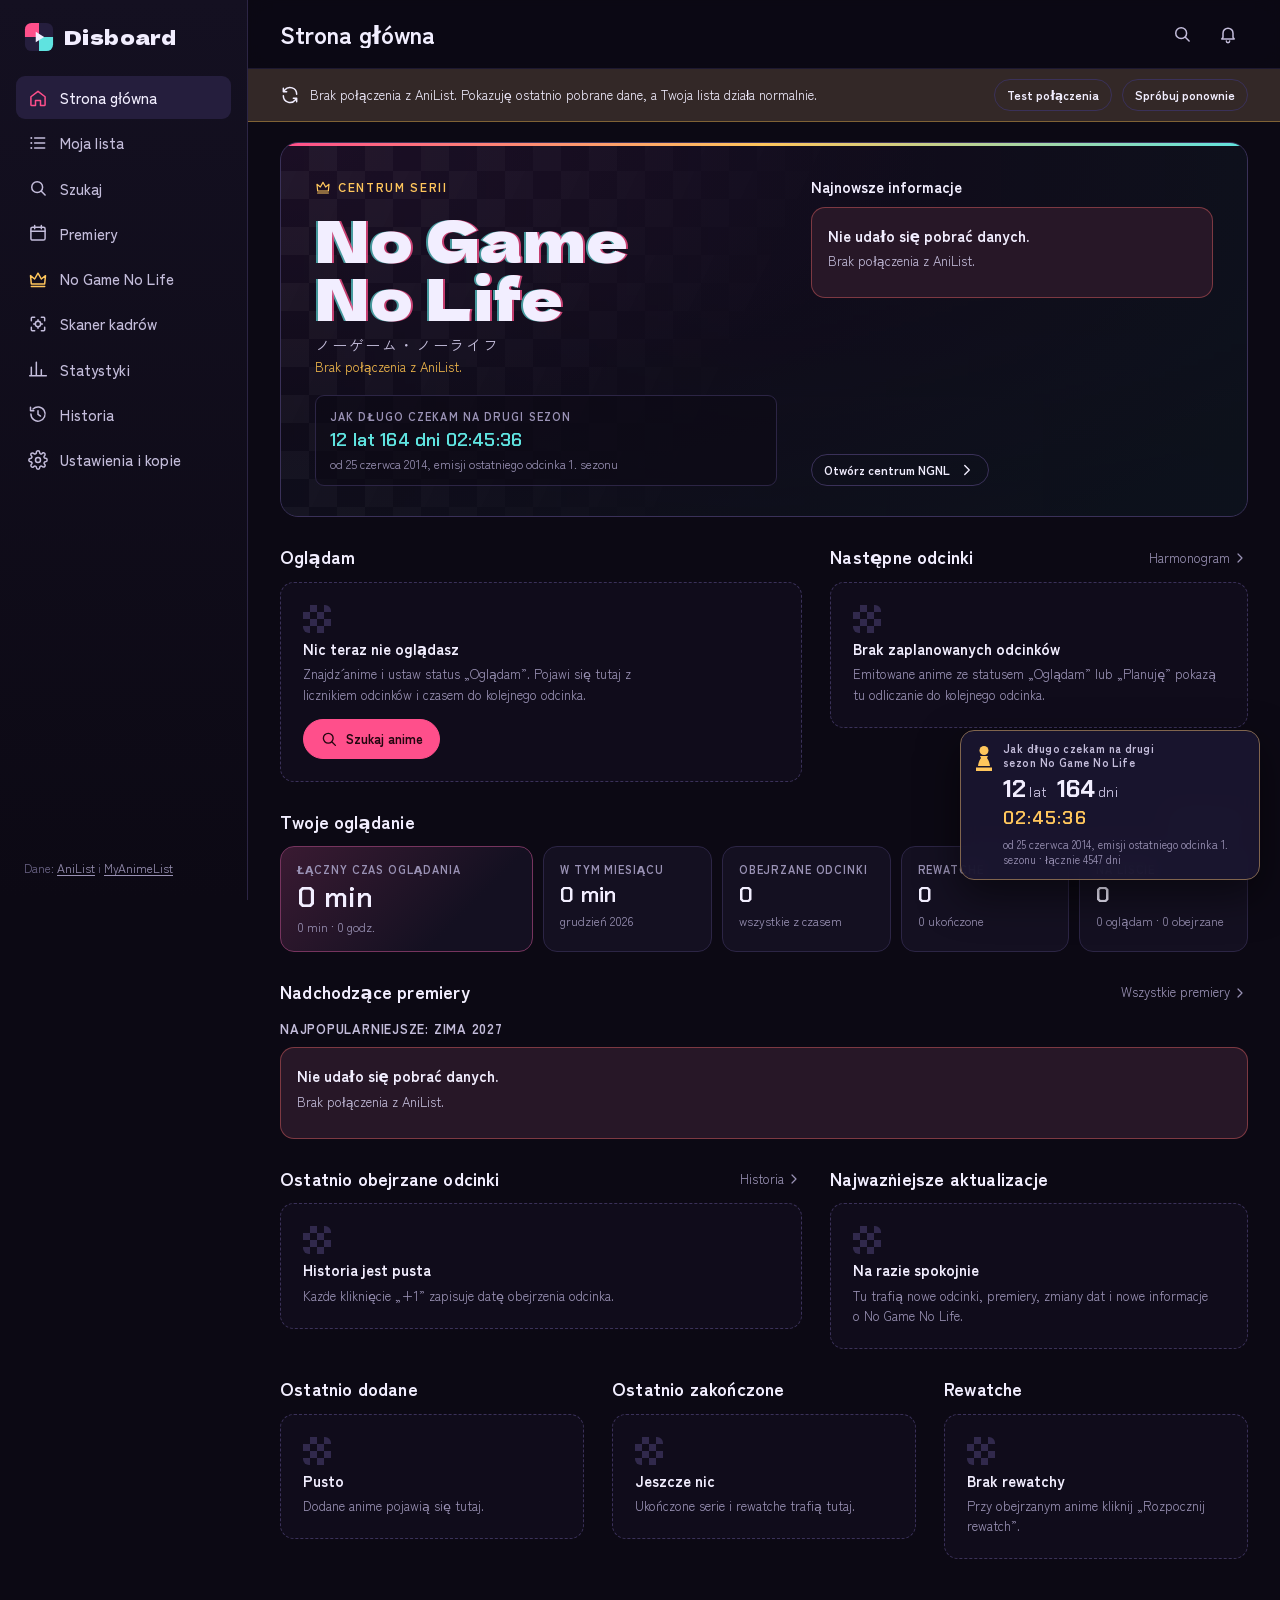
==== index.html @ 76e3eb7f "Podział ekranów na pliki, testy, tryb offline bez ręcznej wersji, zegar NGNL - js/pages.js (≈1960 li" ====
<!doctype html>
<html lang="pl">
<head>
<meta charset="utf-8">
<meta name="viewport" content="width=device-width, initial-scale=1, viewport-fit=cover">
<title>Disboard</title>
<meta name="description" content="Prywatny tracker anime: lista, czas oglądania, rewatche, premiery i centrum No Game No Life.">
<meta name="theme-color" content="#0c0914">
<meta name="color-scheme" content="dark">
<script>
  // motyw i bajery przed pierwszym malowaniem (bez mignięcia domyślnych kolorów)
  try { var L = JSON.parse(localStorage.getItem('disboard.look') || 'null'); if (L) { var d = document.documentElement; if (L.t && L.t !== 'disboard') d.setAttribute('data-theme', L.t); if (L.c) d.className = L.c; if (L.i) document.querySelector('meta[name="theme-color"]').content = L.i; } } catch (e) {}
</script>
<link rel="manifest" href="manifest.webmanifest">
<link rel="icon" href="icons/icon.svg" type="image/svg+xml">
<link rel="apple-touch-icon" href="icons/icon-192.png">
<link rel="preconnect" href="https://fonts.googleapis.com">
<link rel="preconnect" href="https://fonts.gstatic.com" crossorigin>
<link rel="preconnect" href="https://graphql.anilist.co" crossorigin>
<link rel="preconnect" href="https://s4.anilist.co">
<link rel="stylesheet" href="https://fonts.googleapis.com/css2?family=Chakra+Petch:wght@500;600;700&family=Dela+Gothic+One&family=Press+Start+2P&family=VT323&family=Zen+Kaku+Gothic+New:wght@400;500;700&display=swap">
<link rel="stylesheet" href="css/app.css">
<link rel="stylesheet" href="css/themes.css">
<link rel="stylesheet" href="css/fx.css">
</head>
<body>
<a class="skip" href="#view">Przejdź do treści</a>
<div class="app">
  <aside class="sidebar" aria-label="Menu główne">
    <a class="brand" href="#/">
      <svg class="brand-mark" viewBox="0 0 32 32" aria-hidden="true"><rect x="1" y="1" width="30" height="30" rx="7" class="bm-bg"/><path d="M1 16h15V1H8a7 7 0 0 0-7 7z" class="bm-a"/><path d="M16 31h8a7 7 0 0 0 7-7v-8H16z" class="bm-b"/><path d="M12.5 10.5v11l9-5.5z" class="bm-p"/></svg>
      <span class="brand-t">Disboard</span>
    </a>
    <nav class="side-nav">
      <a href="#/" data-nav="home"><span class="ni" data-icon="home"></span>Strona główna</a>
      <a href="#/lista" data-nav="list"><span class="ni" data-icon="list"></span>Moja lista</a>
      <a href="#/szukaj" data-nav="search"><span class="ni" data-icon="search"></span>Szukaj</a>
      <a href="#/premiery" data-nav="upcoming"><span class="ni" data-icon="calendar"></span>Premiery</a>
      <a href="#/ngnl" data-nav="ngnl" class="nav-ngnl"><span class="ni" data-icon="crown"></span>No Game No Life</a>
      <a href="#/skaner" data-nav="scanner"><span class="ni" data-icon="scan"></span>Skaner kadrów</a>
      <a href="#/statystyki" data-nav="stats"><span class="ni" data-icon="chart"></span>Statystyki</a>
      <a href="#/historia" data-nav="history"><span class="ni" data-icon="history"></span>Historia</a>
      <a href="#/ustawienia" data-nav="settings"><span class="ni" data-icon="gear"></span>Ustawienia i kopie</a>
    </nav>
    <p class="side-foot">Dane: <a href="https://anilist.co" target="_blank" rel="noopener">AniList</a> i <a href="https://myanimelist.net" target="_blank" rel="noopener">MyAnimeList</a></p>
  </aside>

  <div class="main">
    <header class="topbar">
      <a class="brand brand-sm" href="#/" aria-label="Disboard — strona główna">
        <svg class="brand-mark" viewBox="0 0 32 32" aria-hidden="true"><rect x="1" y="1" width="30" height="30" rx="7" class="bm-bg"/><path d="M1 16h15V1H8a7 7 0 0 0-7 7z" class="bm-a"/><path d="M16 31h8a7 7 0 0 0 7-7v-8H16z" class="bm-b"/><path d="M12.5 10.5v11l9-5.5z" class="bm-p"/></svg>
      </a>
      <h1 id="page-title" class="page-title">Disboard</h1>
      <div class="topbar-actions">
        <button id="bf-pill" class="bf-pill" type="button" hidden title="Tryb uzupełniania jest włączony: odcinki zapisują się bez daty. Kliknij albo naciśnij Alt+U, żeby wyłączyć.">
          <span class="bf-dot" aria-hidden="true"></span><span class="bf-long">Tryb uzupełniania</span><span class="bf-short">Uzupełnianie</span><kbd>Alt+U</kbd><span class="ni" data-icon="x"></span>
        </button>
        <button id="sf-pill" class="bf-pill sf-pill" type="button" hidden title="Pomijanie fillerów jest włączone: plusik przeskakuje fillery i recapy. Kliknij albo naciśnij Alt+P, żeby wyłączyć.">
          <span class="bf-dot" aria-hidden="true"></span><span class="bf-long">Pomijam fillery</span><span class="bf-short">Bez fillerów</span><kbd>Alt+P</kbd><span class="ni" data-icon="x"></span>
        </button>
        <a class="icon-btn only-wide" href="#/szukaj" aria-label="Szukaj" title="Szukaj · albo po prostu zacznij pisać tytuł na dowolnej stronie"><span class="ni" data-icon="search"></span></a>
        <button id="bell" class="icon-btn bell" type="button" aria-label="Powiadomienia"><span class="ni" data-icon="bell"></span><span id="bell-count" class="bell-count" hidden></span></button>
      </div>
    </header>
    <div id="net-banner" class="net-banner" role="status" hidden></div>
    <main id="view" class="view" tabindex="-1"></main>
  </div>

  <nav class="tabbar" aria-label="Menu">
    <a href="#/" data-nav="home"><span class="ni" data-icon="home"></span><span>Główna</span></a>
    <a href="#/lista" data-nav="list"><span class="ni" data-icon="list"></span><span>Lista</span></a>
    <a href="#/szukaj" data-nav="search"><span class="ni" data-icon="search"></span><span>Szukaj</span></a>
    <a href="#/premiery" data-nav="upcoming"><span class="ni" data-icon="calendar"></span><span>Premiery</span></a>
    <button type="button" id="more-btn"><span class="ni" data-icon="more"></span><span>Więcej</span></button>
  </nav>
</div>

<aside id="wait" class="wait" aria-label="Jak długo czekam na drugi sezon No Game No Life"></aside>

<div id="scrim" class="scrim" hidden></div>
<aside id="drawer" class="drawer" role="dialog" aria-modal="true" aria-labelledby="drawer-h" hidden>
  <header class="drawer-head">
    <h2 id="drawer-h">Powiadomienia</h2>
    <button class="btn ghost sm" type="button" id="drawer-readall">Oznacz jako przeczytane</button>
    <button class="icon-btn" type="button" id="drawer-close" aria-label="Zamknij"><span class="ni" data-icon="x"></span></button>
  </header>
  <ul id="drawer-list" class="drawer-list"></ul>
</aside>
<nav id="more-sheet" class="sheet" aria-label="Więcej" hidden>
  <a href="#/ngnl" data-nav="ngnl" class="nav-ngnl"><span class="ni" data-icon="crown"></span>No Game No Life</a>
  <a href="#/skaner" data-nav="scanner"><span class="ni" data-icon="scan"></span>Skaner kadrów</a>
  <a href="#/statystyki" data-nav="stats"><span class="ni" data-icon="chart"></span>Statystyki</a>
  <a href="#/historia" data-nav="history"><span class="ni" data-icon="history"></span>Historia</a>
  <a href="#/ustawienia" data-nav="settings"><span class="ni" data-icon="gear"></span>Ustawienia i kopie</a>
</nav>
<div id="toasts" class="toasts" aria-live="polite"></div>

<noscript><p class="noscript">Disboard potrzebuje włączonego JavaScriptu.</p></noscript>
<script src="js/util.js"></script>
<script src="js/db.js"></script>
<script src="js/api.js"></script>
<script src="js/library.js"></script>
<script src="js/extras.js"></script>
<script src="js/episodes.js"></script>
<script src="js/ngnl.js"></script>
<script src="js/io.js"></script>
<script src="js/translate.js"></script>
<script src="js/charts.js"></script>
<script src="js/ui.js"></script>
<script src="js/pages/common.js"></script>
<script src="js/pages/home.js"></script>
<script src="js/pages/list.js"></script>
<script src="js/pages/search.js"></script>
<script src="js/pages/anime.js"></script>
<script src="js/pages/upcoming.js"></script>
<script src="js/pages/ngnl.js"></script>
<script src="js/pages/stats.js"></script>
<script src="js/pages/settings.js"></script>
<script src="js/pages/lightbox.js"></script>
<script src="js/nerd.js"></script>
<script src="js/person.js"></script>
<script src="js/ngnl-timeline.js"></script>
<script src="js/watch-order.js"></script>
<script src="js/radar.js"></script>
<script src="js/scanner.js"></script>
<script src="js/quickadd.js"></script>
<script src="js/fx.js"></script>
<script src="js/app.js"></script>
<script>document.querySelectorAll('.ni[data-icon]').forEach(function (n) { n.outerHTML = ICON[n.dataset.icon] || ''; });</script>
</body>
</html>
---- css/app.css ----
/* ==========================================================================
   Disboard — styl
   Układ: boczne menu na komputerze, dolny pasek zakładek na telefonie;
   kolumna treści do 1320px; moduł NGNL jako pełna „plansza” na górze strony
   głównej; licznik oczekiwania na 2. sezon przyklejony w prawym dolnym rogu.
   Motyw ciemny z założenia (świadomie jeden wygląd).
   ========================================================================== */
:root {
  color-scheme: dark;
  /* plansza */
  --ink: #0c0914;
  --ink-deep: #06040c;  /* głębszy atrament pod obrazkami */
  --surface: #141021;
  --surface-2: #1b1630;
  --surface-3: #251e3d;
  --line: #2c2545;
  --line-2: #3a3159;
  /* tekst */
  --text: #f2eeff;
  --text-2: #c4bddb;
  --muted: #9a92b5;
  --faint: #6c6588;
  /* akcenty serii: Sora (róż), Shiro (turkus), korona (złoto) */
  --sora: #ff4f8b;
  --sora-ink: #22060f;
  --sora-hi: #ff6fa0;   /* jaśniejszy róż (hover przycisków) */
  --shiro: #5fe3e0;
  --crown: #ffc65c;
  /* statusy listy (paleta sprawdzona walidatorem: CVD i kontrast na --surface) */
  --st-watching: #3987e5;
  --st-planning: #c98500;
  --st-completed: #199e70;
  --st-paused: #9085e9;
  --st-dropped: #e66767;
  /* wykresy */
  --viz-1: #1f9fa8;
  --viz-2: #e0457e;
  --grid: #2a2340;
  /* poświaty tła (plansza NGNL, baner anime) */
  --glow-a: #2a1535;
  --glow-b: #0f1a24;
  /* semantyka */
  --ok: #3fcf8e;
  --warn: #f2b84b;
  --bad: #ff6b6b;
  /* typografia */
  --f-display: 'Dela Gothic One', 'Zen Kaku Gothic New', 'Hiragino Kaku Gothic ProN', system-ui, sans-serif;
  --f-body: 'Zen Kaku Gothic New', 'Hiragino Kaku Gothic ProN', 'Noto Sans JP', system-ui, -apple-system, 'Segoe UI', Roboto, sans-serif;
  --f-data: 'Chakra Petch', ui-monospace, 'SF Mono', Menlo, Consolas, monospace;
  --fs-xs: .75rem; --fs-sm: .8125rem; --fs-md: .9375rem; --fs-lg: 1.125rem; --fs-xl: 1.5rem; --fs-2xl: 2rem;
  /* kształt */
  --r: 14px; --r-sm: 9px; --r-xs: 6px;
  --side: 248px;
  --tabbar: 64px;
  --gutter: 16px;
  --ease: cubic-bezier(.2, .7, .2, 1);
}

*, *::before, *::after { box-sizing: border-box; }
html { -webkit-text-size-adjust: 100%; scroll-padding-top: 72px; }
body {
  margin: 0;
  min-height: 100vh;
  background: var(--ink);
  color: var(--text);
  font: 400 var(--fs-md)/1.55 var(--f-body);
  -webkit-font-smoothing: antialiased;
  padding-bottom: calc(var(--tabbar) + env(safe-area-inset-bottom, 0px));
}
img { max-width: 100%; display: block; }
a { color: inherit; text-decoration: none; }
a:hover { color: var(--shiro); }
button, input, select, textarea { font: inherit; color: inherit; }
h1, h2, h3 { margin: 0; line-height: 1.2; text-wrap: balance; }
p { margin: 0; }
[hidden] { display: none !important; }
:focus-visible { outline: 2px solid var(--shiro); outline-offset: 2px; border-radius: 4px; }
.num { font-family: var(--f-data); font-variant-numeric: tabular-nums; letter-spacing: .01em; }
.sr { position: absolute; width: 1px; height: 1px; overflow: hidden; clip: rect(0 0 0 0); white-space: nowrap; }
.muted { color: var(--muted); }
.warn-txt { color: var(--warn); }
.skip { position: absolute; left: -999px; top: 8px; z-index: 100; background: var(--sora); color: var(--sora-ink); padding: 8px 12px; border-radius: var(--r-xs); }
.skip:focus { left: 8px; }
.ic { width: 20px; height: 20px; flex: none; fill: none; stroke: currentColor; stroke-width: 1.8; stroke-linecap: round; stroke-linejoin: round; }
.ic circle[r="1.2"], .ic circle[r="1.4"] { fill: currentColor; stroke: none; }

/* ---------- szkielet ---------- */
.sidebar { display: none; }
.main { min-width: 0; }
.topbar {
  position: sticky; top: env(safe-area-inset-top, 0px); z-index: 20;
  display: flex; align-items: center; gap: 12px;
  padding: 10px var(--gutter);
  background: color-mix(in srgb, var(--ink) 82%, transparent);
  backdrop-filter: blur(14px) saturate(1.4);
  -webkit-backdrop-filter: blur(14px) saturate(1.4);
  border-bottom: 1px solid color-mix(in srgb, var(--line) 60%, transparent);
}
.page-title { font: 700 var(--fs-lg)/1.2 var(--f-body); flex: 1; min-width: 0; overflow: hidden; text-overflow: ellipsis; white-space: nowrap; }
.topbar-actions { display: flex; align-items: center; gap: 6px; }
.bf-pill {
  display: inline-flex; align-items: center; gap: 8px; min-height: 34px; padding: 5px 10px 5px 12px;
  border-radius: 999px; border: 1px solid color-mix(in srgb, var(--crown) 60%, transparent);
  background: color-mix(in srgb, var(--crown) 16%, var(--surface)); color: var(--text);
  font-size: var(--fs-xs); font-weight: 700; cursor: pointer; white-space: nowrap;
  animation: rise .25s var(--ease);
}
.bf-pill:hover { background: color-mix(in srgb, var(--crown) 26%, var(--surface)); }
.bf-pill .ic { width: 14px; height: 14px; color: var(--muted); }
.bf-dot { width: 8px; height: 8px; border-radius: 50%; background: var(--crown); box-shadow: 0 0 0 3px color-mix(in srgb, var(--crown) 30%, transparent); animation: pulse 1.8s ease-in-out infinite; }
@keyframes pulse { 50% { box-shadow: 0 0 0 6px color-mix(in srgb, var(--crown) 0%, transparent); } }
kbd { font: 600 .6875rem/1 var(--f-data); padding: 3px 6px; border-radius: 5px; border: 1px solid var(--line-2); border-bottom-width: 2px; background: var(--surface-2); color: var(--text-2); }
.bf-short { display: none; }
@media (max-width: 640px) { .bf-long, .bf-pill kbd { display: none; } .bf-short { display: inline; } }
body.backfill-on .acard-add { background: var(--crown); border-color: var(--crown); color: var(--ink); opacity: 1; }
.acard-format .adult { color: #ffb3c7; font-weight: 700; }
.chip.adult { background: color-mix(in srgb, var(--sora) 22%, var(--surface-2)); color: var(--text); }
.bf-note { display: flex; align-items: center; gap: 8px; font-size: var(--fs-sm); color: var(--text); padding: 8px 12px; border-radius: var(--r-sm); background: color-mix(in srgb, var(--crown) 12%, var(--surface-2)); border: 1px solid color-mix(in srgb, var(--crown) 35%, transparent); }
.bf-note .bf-dot { flex: none; }
.topbar .only-wide { display: none; }
.brand { display: flex; align-items: center; gap: 10px; }
.brand-mark { width: 30px; height: 30px; flex: none; }
.bm-bg { fill: var(--surface-3); }
.bm-a { fill: var(--sora); }
.bm-b { fill: var(--shiro); }
.bm-p { fill: var(--text); }
.brand-t { font: 400 1.25rem/1 var(--f-display); letter-spacing: .02em; }

.view { max-width: 1320px; margin: 0 auto; padding: 20px var(--gutter) 40px; }
.view.enter { animation: enter .28s var(--ease); }
@keyframes enter { from { opacity: .4; transform: translateY(6px); } to { opacity: 1; transform: none; } }

.tabbar {
  position: fixed; left: 0; right: 0; bottom: 0; z-index: 30;
  display: grid; grid-template-columns: repeat(5, 1fr);
  height: calc(var(--tabbar) + env(safe-area-inset-bottom, 0px));
  padding-bottom: env(safe-area-inset-bottom, 0px);
  background: color-mix(in srgb, var(--surface) 94%, transparent);
  backdrop-filter: blur(14px); -webkit-backdrop-filter: blur(14px);
  border-top: 1px solid var(--line);
}
.tabbar a, .tabbar button {
  display: flex; flex-direction: column; align-items: center; justify-content: center; gap: 3px;
  font-size: .6875rem; color: var(--muted); background: none; border: 0; cursor: pointer;
}
.tabbar .on { color: var(--text); }
.tabbar .on .ic { color: var(--sora); }

.sheet {
  position: fixed; left: 12px; right: 12px; bottom: calc(var(--tabbar) + env(safe-area-inset-bottom, 0px) + 8px); z-index: 45;
  display: grid; gap: 4px; padding: 8px;
  background: var(--surface-2); border: 1px solid var(--line-2); border-radius: var(--r);
  box-shadow: 0 18px 50px rgba(0, 0, 0, .5);
  animation: rise .2s var(--ease);
}
.sheet a { display: flex; align-items: center; gap: 12px; padding: 12px; border-radius: var(--r-sm); }
.sheet a:hover, .sheet a.on { background: var(--surface-3); color: var(--text); }
@keyframes rise { from { opacity: 0; transform: translateY(10px); } to { opacity: 1; transform: none; } }

@media (min-width: 1024px) {
  body { padding-bottom: 0; }
  .app { display: grid; grid-template-columns: var(--side) minmax(0, 1fr); }
  .sidebar {
    display: flex; flex-direction: column; gap: 24px;
    position: sticky; top: 0; height: 100vh; padding: 22px 16px;
    border-right: 1px solid var(--line);
    background: linear-gradient(180deg, var(--surface) 0%, var(--ink) 100%);
  }
  .sidebar .brand { padding: 0 8px; }
  .side-nav { display: grid; gap: 2px; }
  .side-nav a { display: flex; align-items: center; gap: 12px; padding: 10px 12px; border-radius: var(--r-sm); color: var(--text-2); font-weight: 500; }
  .side-nav a:hover { background: var(--surface-2); color: var(--text); }
  .side-nav a.on { background: var(--surface-3); color: var(--text); }
  .side-nav a.on .ic { color: var(--sora); }
  .nav-ngnl .ic { color: var(--crown); }
  .side-foot { margin-top: auto; padding: 0 8px; font-size: var(--fs-xs); color: var(--faint); }
  .side-foot a { color: var(--muted); text-decoration: underline; text-underline-offset: 2px; }
  .tabbar, .brand-sm { display: none; }
  .topbar .only-wide { display: inline-flex; }
  :root { --gutter: 32px; }
  .topbar { padding-block: 14px; }
  .page-title { font-size: var(--fs-xl); }
}

/* ---------- elementy wspólne ---------- */
.icon-btn {
  display: inline-flex; align-items: center; justify-content: center;
  width: 40px; height: 40px; border-radius: 50%;
  background: transparent; border: 1px solid transparent; color: var(--text-2); cursor: pointer;
  transition: background .15s, color .15s, transform .15s;
}
.icon-btn:hover:not(:disabled) { background: var(--surface-3); color: var(--text); }
.icon-btn:disabled { opacity: .35; cursor: not-allowed; }
.icon-btn.sm { width: 32px; height: 32px; }
.icon-btn.sm .ic { width: 17px; height: 17px; }
.icon-btn.accent { background: var(--sora); color: var(--sora-ink); }
.icon-btn.accent:hover:not(:disabled) { background: var(--sora-hi); color: var(--sora-ink); }
.bell { position: relative; }
.bell-count {
  position: absolute; top: 3px; right: 1px; min-width: 18px; height: 18px; padding: 0 5px;
  border-radius: 9px; background: var(--sora); color: var(--sora-ink);
  font: 700 .6875rem/18px var(--f-data); text-align: center;
}

.btn {
  display: inline-flex; align-items: center; justify-content: center; gap: 8px;
  min-height: 40px; padding: 8px 16px; border-radius: 999px;
  background: var(--sora); color: var(--sora-ink); border: 1px solid var(--sora);
  font-weight: 700; font-size: var(--fs-sm); cursor: pointer; white-space: nowrap;
  transition: background .15s, transform .12s, border-color .15s;
}
.btn:hover { background: var(--sora-hi); color: var(--sora-ink); }
.btn:active { transform: scale(.97); }
.btn:disabled { opacity: .5; cursor: progress; }
.btn .ic { width: 18px; height: 18px; }
.btn.ghost { background: transparent; color: var(--text); border-color: var(--line-2); }
.btn.ghost:hover { background: var(--surface-3); border-color: var(--muted); }
.btn.sm { min-height: 32px; padding: 5px 12px; font-size: var(--fs-xs); }
.btn.danger { background: var(--bad); border-color: var(--bad); color: #2a0707; }
.btn.danger.ghost { background: transparent; color: var(--bad); border-color: color-mix(in srgb, var(--bad) 50%, transparent); }
.btn-row { display: flex; flex-wrap: wrap; gap: 10px; }

.chip {
  display: inline-flex; align-items: center; gap: 6px;
  padding: 3px 10px; border-radius: 999px; font-size: var(--fs-xs); font-weight: 500;
  background: var(--surface-3); color: var(--text-2); border: 1px solid transparent; white-space: nowrap;
}
.chip.link:hover { border-color: var(--line-2); color: var(--text); }
.chip small { color: var(--muted); }
.chip .ic { width: 14px; height: 14px; }
.chip.st i { width: 8px; height: 8px; border-radius: 50%; background: var(--c); }
.chip.st { --c: var(--muted); background: color-mix(in srgb, var(--c) 17%, var(--surface-2)); color: var(--text); }
.st-watching { --c: var(--st-watching); }
.st-planning { --c: var(--st-planning); }
.st-completed { --c: var(--st-completed); }
.st-paused { --c: var(--st-paused); }
.st-dropped { --c: var(--st-dropped); }
.air-on { background: color-mix(in srgb, var(--ok) 18%, var(--surface-2)); color: var(--text); }
.air-soon { background: color-mix(in srgb, var(--crown) 20%, var(--surface-2)); color: var(--text); }
.chips { display: flex; flex-wrap: wrap; gap: 6px; }
.chip.spoiler { border-color: color-mix(in srgb, var(--bad) 45%, transparent); }
.chip-btn {
  display: inline-flex; align-items: center; gap: 6px; padding: 7px 14px; border-radius: 999px;
  background: var(--surface-2); border: 1px solid var(--line); color: var(--text-2); cursor: pointer; font-size: var(--fs-sm);
}
.chip-btn span { font-family: var(--f-data); color: var(--muted); font-size: var(--fs-xs); }
.chip-btn:hover { border-color: var(--line-2); color: var(--text); }
.chip-btn.on { background: var(--text); color: var(--ink); border-color: var(--text); }
.chip-btn.on span { color: var(--surface-3); }

.field { display: flex; flex-direction: column; gap: 5px; min-width: 0; position: relative; }
.field.grow { flex: 1; }
.lbl { font-size: var(--fs-xs); font-weight: 700; color: var(--muted); letter-spacing: .05em; text-transform: uppercase; }
input[type=text], input[type=search], input[type=number], input[type=date], input[type=datetime-local], select, textarea {
  width: 100%; min-height: 40px; padding: 8px 12px;
  background: var(--surface-2); border: 1px solid var(--line); border-radius: var(--r-sm);
  color: var(--text); transition: border-color .15s, background .15s;
}
textarea { resize: vertical; line-height: 1.5; }
input:hover, select:hover, textarea:hover { border-color: var(--line-2); }
input:focus, select:focus, textarea:focus { outline: none; border-color: var(--shiro); background: var(--surface-3); }
.field > .ic { position: absolute; left: 12px; bottom: 10px; color: var(--muted); pointer-events: none; }
.field:has(> .ic) input { padding-left: 40px; }
.field.big input { min-height: 52px; font-size: var(--fs-lg); border-radius: var(--r); padding-left: 46px; }
.field.big > .ic { left: 15px; bottom: 16px; }
select { appearance: none; background-image: linear-gradient(45deg, transparent 50%, var(--muted) 50%), linear-gradient(135deg, var(--muted) 50%, transparent 50%); background-position: calc(100% - 17px) 55%, calc(100% - 12px) 55%; background-size: 5px 5px; background-repeat: no-repeat; padding-right: 32px; }
.switch { display: inline-flex; align-items: center; gap: 10px; cursor: pointer; font-size: var(--fs-sm); color: var(--text-2); }
.switch input { appearance: none; width: 38px; height: 22px; border-radius: 11px; background: var(--surface-3); border: 1px solid var(--line-2); position: relative; cursor: pointer; flex: none; transition: background .15s; }
.switch input::after { content: ''; position: absolute; top: 2px; left: 2px; width: 16px; height: 16px; border-radius: 50%; background: var(--muted); transition: transform .18s var(--ease), background .18s; }
.switch input:checked { background: color-mix(in srgb, var(--sora) 60%, var(--surface-3)); border-color: var(--sora); }
.switch input:checked::after { transform: translateX(16px); background: var(--text); }
.switch input:disabled { opacity: .4; }
.radio, .check { display: flex; align-items: center; gap: 8px; font-size: var(--fs-sm); color: var(--text-2); cursor: pointer; }
.radio input, .check input { accent-color: var(--sora); width: 17px; height: 17px; }
fieldset { border: 0; padding: 0; margin: 0; }
.checks { display: grid; gap: 8px; margin: 10px 0; }
.field-row { display: flex; flex-wrap: wrap; gap: 14px; align-items: center; margin-top: 12px; }

.seg { display: inline-flex; padding: 3px; gap: 2px; border-radius: 999px; background: var(--surface-2); border: 1px solid var(--line); }
.seg button { display: inline-flex; align-items: center; gap: 6px; padding: 6px 12px; border-radius: 999px; background: none; border: 0; color: var(--muted); cursor: pointer; font-size: var(--fs-xs); }
.seg button.on { background: var(--surface-3); color: var(--text); }
.seg .ic { width: 17px; height: 17px; }

.tabs { display: flex; gap: 4px; overflow-x: auto; scrollbar-width: none; margin: 0 calc(-1 * var(--gutter)) 16px; padding: 0 var(--gutter) 2px; border-bottom: 1px solid var(--line); }
.tabs::-webkit-scrollbar { display: none; }
.tab { position: relative; display: inline-flex; align-items: center; gap: 7px; padding: 10px 12px 12px; color: var(--muted); white-space: nowrap; font-weight: 500; }
.tab:hover { color: var(--text); }
.tab.on { color: var(--text); }
.tab.on::after { content: ''; position: absolute; left: 10px; right: 10px; bottom: -1px; height: 2px; border-radius: 2px; background: var(--sora); }
.tab-n { font: 600 var(--fs-xs)/1 var(--f-data); color: var(--faint); }
.tab.on .tab-n { color: var(--sora); }

.toolbar { display: flex; flex-wrap: wrap; gap: 10px; align-items: flex-end; margin-bottom: 16px; }
.toolbar .field:not(.grow) { width: auto; min-width: 150px; }
.list-sum { color: var(--muted); font-size: var(--fs-sm); margin-bottom: 14px; }

.sec { margin-block: 28px; }
.sec:first-child { margin-top: 0; }
.sec-head { display: flex; align-items: flex-end; justify-content: space-between; flex-wrap: wrap; gap: 8px 12px; margin-bottom: 14px; }
.sec-head h2 { font: 700 var(--fs-lg)/1.25 var(--f-body); letter-spacing: .01em; }
.sec-head h2 .count { font: 600 var(--fs-sm) var(--f-data); color: var(--muted); margin-left: 6px; }
.sec-sub { color: var(--muted); font-size: var(--fs-sm); margin-top: 2px; }
.sec-more { display: inline-flex; align-items: center; gap: 2px; font-size: var(--fs-sm); color: var(--muted); white-space: nowrap; }
.sec-more .ic { width: 16px; height: 16px; }
.sec-more:hover { color: var(--shiro); }
.sub-h { font: 700 var(--fs-sm)/1.3 var(--f-body); color: var(--text-2); letter-spacing: .06em; text-transform: uppercase; margin: 18px 0 10px; }
.src-note { font-size: var(--fs-xs); color: var(--faint); margin-top: 10px; }
.more-row { display: flex; justify-content: center; margin-top: 20px; }

.card { background: var(--surface); border: 1px solid var(--line); border-radius: var(--r); padding: 18px; min-width: 0; }
.card-h { font: 700 var(--fs-md)/1.3 var(--f-body); margin-bottom: 4px; }
.card-sub { color: var(--muted); font-size: var(--fs-sm); margin-bottom: 14px; }
.card-head { display: flex; justify-content: space-between; align-items: center; gap: 10px; flex-wrap: wrap; }

.stale { display: flex; align-items: center; gap: 8px; font-size: var(--fs-sm); color: var(--warn); margin-bottom: 12px; }
.stale .ic { width: 16px; height: 16px; }
.errbox { padding: 16px; border-radius: var(--r); border: 1px solid color-mix(in srgb, var(--bad) 40%, transparent); background: color-mix(in srgb, var(--bad) 8%, var(--surface)); }
.errbox p { color: var(--text-2); font-size: var(--fs-sm); margin: 4px 0 10px; }
.warnbox { padding: 14px 16px; border-radius: var(--r); border: 1px solid color-mix(in srgb, var(--warn) 40%, transparent); background: color-mix(in srgb, var(--warn) 8%, var(--surface)); font-size: var(--fs-sm); color: var(--text-2); margin-bottom: 18px; }
.warnbox a { color: var(--text); text-decoration: underline; text-underline-offset: 2px; }
.net-banner { display: flex; align-items: center; gap: 10px; flex-wrap: wrap; padding: 10px var(--gutter); background: color-mix(in srgb, var(--warn) 14%, var(--surface)); border-bottom: 1px solid color-mix(in srgb, var(--warn) 40%, transparent); font-size: var(--fs-sm); }
.net-banner span { flex: 1; min-width: 200px; }

.empty { display: flex; flex-direction: column; align-items: flex-start; gap: 6px; padding: 22px; border-radius: var(--r); border: 1px dashed var(--line-2); background: color-mix(in srgb, var(--surface) 60%, transparent); }
.empty h3 { font: 700 var(--fs-md)/1.3 var(--f-body); }
.empty p { color: var(--muted); font-size: var(--fs-sm); max-width: 52ch; }
.empty .btn { margin-top: 8px; }
.empty-mark { width: 28px; height: 28px; border-radius: 6px; background: repeating-conic-gradient(var(--line-2) 0 25%, transparent 0 50%) 0 0 / 14px 14px; opacity: .8; }

.skel { background: linear-gradient(90deg, var(--surface-2) 0%, var(--surface-3) 50%, var(--surface-2) 100%); background-size: 200% 100%; animation: shimmer 1.4s linear infinite; border-radius: var(--r-sm); }
.skel-card { display: grid; gap: 8px; }
.skel-cover { aspect-ratio: 2/3; border-radius: var(--r-sm); }
.skel-line { height: 12px; }
.skel-line.short { width: 60%; }
.skel-rows { display: grid; gap: 8px; }
.skel-row { height: 54px; }
@keyframes shimmer { to { background-position: -200% 0; } }

/* ---------- okładki i karty ---------- */
.cover { position: relative; aspect-ratio: 2/3; border-radius: var(--r-sm); overflow: hidden; background: color-mix(in srgb, var(--cc) 45%, var(--surface-2)); max-width: 100%; }
.cover img { position: absolute; inset: 0; width: 100%; height: 100%; object-fit: cover; }
.cover-fb { position: absolute; inset: 0; display: grid; place-items: center; font: 400 1.25rem var(--f-display); color: color-mix(in srgb, var(--text) 50%, transparent); }
.cover.xs { width: 42px; flex: none; border-radius: var(--r-xs); }
.cover.xs .cover-fb, .cover.sm .cover-fb { font-size: .7rem; }
.cover.sm { width: 56px; flex: none; }
.cover.lg { width: 100%; max-width: 230px; border-radius: var(--r); box-shadow: 0 20px 50px rgba(0, 0, 0, .55); }

.grid-cards { display: grid; gap: 16px 12px; grid-template-columns: repeat(auto-fill, minmax(128px, 1fr)); }
@media (min-width: 720px) { .grid-cards { grid-template-columns: repeat(auto-fill, minmax(156px, 1fr)); gap: 22px 16px; } }
.acard { position: relative; display: flex; flex-direction: column; gap: 8px; min-width: 0; }
.acard-media { position: relative; border-radius: var(--r-sm); transition: transform .22s var(--ease); }
.acard-media:hover { transform: translateY(-3px); }
.acard-cover { position: relative; display: block; border-radius: var(--r-sm); }
.acard-media:hover .cover { box-shadow: 0 14px 30px rgba(0, 0, 0, .5), 0 0 0 1px var(--line-2); }
.acard-format { position: absolute; top: 8px; left: 8px; padding: 2px 7px; border-radius: 5px; font: 600 .6875rem/1.5 var(--f-data); background: color-mix(in srgb, var(--ink) 78%, transparent); color: var(--text); }
.acard-onlist {
  position: absolute; left: 8px; bottom: 8px; display: inline-flex; align-items: center; gap: 4px;
  padding: 3px 5px 3px 8px; border-radius: 6px; border: 0; cursor: pointer;
  font: 700 .6875rem/1.4 var(--f-body); background: var(--c); color: #fff; box-shadow: 0 2px 8px rgba(0, 0, 0, .4);
}
.acard-onlist .num { font-weight: 600; opacity: .9; }
.acard-onlist .ic, .hit-status .ic { width: 12px; height: 12px; transform: rotate(90deg); opacity: .85; }
.acard-onlist:hover, .acard-onlist.qa-open { filter: brightness(1.15); }
.acard-add {
  position: absolute; top: 6px; right: 6px; width: 34px; height: 34px; border-radius: 50%;
  display: grid; place-items: center; cursor: pointer;
  background: color-mix(in srgb, var(--ink) 72%, transparent); border: 1px solid rgba(255, 255, 255, .18); color: var(--text);
  opacity: .92; transition: background .15s, transform .15s, opacity .15s;
}
.acard-add:hover { background: var(--sora); color: var(--sora-ink); transform: scale(1.08); }
@media (pointer: fine) { .acard .acard-add { opacity: 0; } .acard:hover .acard-add, .acard-add:focus-visible { opacity: 1; } }
.acard-body { display: grid; grid-template-columns: minmax(0, 1fr); gap: 2px; min-width: 0; max-width: 100%; }
.acard-body > * { min-width: 0; max-width: 100%; }
.acard-title { font-weight: 700; font-size: var(--fs-sm); line-height: 1.35; display: -webkit-box; -webkit-line-clamp: 2; -webkit-box-orient: vertical; overflow: hidden; overflow-wrap: anywhere; }
.acard-meta { color: var(--muted); font-size: var(--fs-xs); }
.acard-extra { font-size: var(--fs-xs); color: var(--crown); margin-top: 2px; min-width: 0; overflow-wrap: anywhere; }
.acard-extra .cd { font-family: var(--f-data); }

.grid-entries { display: grid; gap: 12px; grid-template-columns: repeat(auto-fill, minmax(260px, 1fr)); }
.ecard { display: flex; gap: 12px; padding: 10px; background: var(--surface); border: 1px solid var(--line); border-radius: var(--r); min-width: 0; transition: border-color .15s; }
.ecard:hover { border-color: var(--line-2); }
.ecard-cover { position: relative; width: 74px; flex: none; }
.ecard-fav { position: absolute; top: 4px; right: 4px; color: var(--crown); }
.ecard-fav .ic { width: 16px; height: 16px; fill: currentColor; }
.ecard-behind { position: absolute; left: 4px; bottom: 4px; padding: 1px 6px; border-radius: 5px; font: 700 .6875rem/1.5 var(--f-data); background: var(--shiro); color: var(--ink); }
.ecard-body { display: flex; flex-direction: column; gap: 6px; min-width: 0; flex: 1; }
.ecard-title { font-weight: 700; line-height: 1.3; display: -webkit-box; -webkit-line-clamp: 2; -webkit-box-orient: vertical; overflow: hidden; }
.ecard-row { display: flex; align-items: center; gap: 8px; flex-wrap: wrap; }
.score { display: inline-flex; align-items: center; gap: 3px; font: 600 var(--fs-xs) var(--f-data); color: var(--crown); }
.score .ic { width: 13px; height: 13px; fill: currentColor; }
.ecard-prog { margin-top: auto; display: grid; gap: 6px; }
.ecard-prog-row { display: flex; align-items: center; justify-content: space-between; gap: 8px; }
.ecard-prog-row .num { font-size: var(--fs-sm); }
.ecard-prog-row small { color: var(--muted); font-family: var(--f-body); }
.btn-inc { display: inline-flex; align-items: center; gap: 2px; padding: 4px 10px 4px 8px; border-radius: 999px; background: var(--surface-3); border: 1px solid var(--line-2); color: var(--text); cursor: pointer; font: 700 var(--fs-xs) var(--f-data); transition: background .15s, transform .12s; }
.btn-inc .ic { width: 15px; height: 15px; }
.btn-inc:hover { background: var(--sora); border-color: var(--sora); color: var(--sora-ink); }
.btn-inc.pop, .icon-btn.pop { animation: pop .35s var(--ease); }
@keyframes pop { 40% { transform: scale(1.18); } }
.next-ep { display: inline-flex; align-items: center; gap: 5px; font-size: var(--fs-xs); color: var(--shiro); }
.next-ep .ic { width: 14px; height: 14px; }

.pbar { height: 5px; border-radius: 3px; background: var(--surface-3); overflow: hidden; }
.pbar i { display: block; height: 100%; border-radius: 3px; background: var(--c, var(--sora)); transition: width .4s var(--ease); }
.pbar.unknown i { background: repeating-linear-gradient(135deg, var(--c, var(--sora)) 0 6px, transparent 6px 10px); }
.pbar.lg { height: 8px; border-radius: 4px; }

.erows { display: grid; gap: 4px; }
.erow { display: grid; grid-template-columns: 44px minmax(0, 1fr) auto; grid-template-areas: "c m p" "c s p"; gap: 2px 12px; align-items: center; padding: 8px 10px; border-radius: var(--r-sm); background: var(--surface); border: 1px solid var(--line); }
.erow.head { display: none; }
.erow-cover { grid-area: c; }
.erow-cover .cover { width: 44px; }
.erow-main { grid-area: m; min-width: 0; }
.erow-title { font-weight: 700; display: block; overflow: hidden; text-overflow: ellipsis; white-space: nowrap; }
.erow-meta { color: var(--muted); font-size: var(--fs-xs); overflow: hidden; text-overflow: ellipsis; white-space: nowrap; }
.tag { color: var(--shiro); }
.erow-status { grid-area: s; }
.erow-prog { grid-area: p; display: flex; align-items: center; gap: 4px; }
.erow-prog .num { min-width: 52px; text-align: center; font-size: var(--fs-sm); }
.erow-score, .erow-time { display: none; }
@media (min-width: 860px) {
  .erow, .erow.head { display: grid; grid-template-columns: 44px minmax(0, 1fr) 150px 150px 60px 110px; grid-template-areas: none; }
  .erow > * { grid-area: auto !important; }
  .erow.head { background: none; border: 0; padding-block: 0 4px; font-size: var(--fs-xs); color: var(--muted); font-weight: 700; letter-spacing: .05em; text-transform: uppercase; }
  .erow-score, .erow-time { display: block; text-align: right; font-size: var(--fs-sm); color: var(--text-2); }
}

/* ---------- moduł No Game No Life ---------- */
.ngnl {
  position: relative; overflow: hidden; isolation: isolate;
  border-radius: calc(var(--r) + 4px); border: 1px solid var(--line-2);
  background: radial-gradient(120% 140% at 0% 0%, var(--glow-a) 0%, var(--surface) 55%, var(--glow-b) 100%);
  margin-bottom: 28px;
}
.ngnl-bg { position: absolute; inset: 0; z-index: -2; background-size: cover; background-position: center 30%; opacity: .5; }
.ngnl-bg::after { content: ''; position: absolute; inset: 0; background: linear-gradient(90deg, color-mix(in srgb, var(--ink) 96%, transparent) 0%, color-mix(in srgb, var(--ink) 78%, transparent) 48%, color-mix(in srgb, var(--ink) 90%, transparent) 100%), linear-gradient(0deg, color-mix(in srgb, var(--ink) 90%, transparent), transparent 60%); }
.ngnl-board {
  position: absolute; inset: 0; z-index: -1; pointer-events: none;
  background: repeating-conic-gradient(rgba(255, 255, 255, .045) 0 25%, transparent 0 50%) 0 0 / 56px 56px;
  -webkit-mask-image: linear-gradient(115deg, #000 0%, transparent 55%);
  mask-image: linear-gradient(115deg, #000 0%, transparent 55%);
}
.ngnl::before { content: ''; position: absolute; left: 0; right: 0; top: 0; height: 3px; background: linear-gradient(90deg, var(--sora), var(--crown) 50%, var(--shiro)); }
.ngnl-inner { display: grid; gap: 22px; padding: 22px 18px; }
.eyebrow { display: inline-flex; align-items: center; gap: 7px; font-size: var(--fs-xs); font-weight: 700; letter-spacing: .14em; text-transform: uppercase; color: var(--crown); }
.eyebrow .ic { width: 16px; height: 16px; }
.ngnl-title {
  font: 400 clamp(2rem, 7vw, 3.6rem)/1 var(--f-display); margin-top: 10px; letter-spacing: .01em;
  text-shadow: 2px 0 color-mix(in srgb, var(--sora) 75%, transparent), -2px 0 color-mix(in srgb, var(--shiro) 65%, transparent);
}
.ngnl-jp { font-size: var(--fs-md); color: var(--text-2); margin-top: 8px; letter-spacing: .12em; }
.ngnl-meta { font-size: var(--fs-sm); color: var(--muted); margin-top: 6px; }
.ngnl-cards { display: grid; gap: 10px; margin-top: 18px; grid-template-columns: repeat(auto-fit, minmax(210px, 1fr)); }
.seq { display: grid; gap: 3px; padding: 12px 14px; border-radius: var(--r-sm); background: color-mix(in srgb, var(--ink) 60%, transparent); border: 1px solid var(--line); min-width: 0; }
.seq-label { font-size: .6875rem; font-weight: 700; letter-spacing: .1em; text-transform: uppercase; color: var(--muted); }
.seq b { font-size: var(--fs-md); }
.seq small { color: var(--muted); font-size: var(--fs-xs); }
.seq-yes { border-color: color-mix(in srgb, var(--crown) 55%, transparent); background: color-mix(in srgb, var(--crown) 10%, color-mix(in srgb, var(--ink) 70%, transparent)); }
.seq-yes .seq-label { color: var(--crown); }
.seq-wait b { font: 600 var(--fs-lg) var(--f-data); color: var(--shiro); }
.mine { display: grid; gap: 8px; margin-top: 14px; padding: 14px; border-radius: var(--r-sm); background: color-mix(in srgb, var(--ink) 55%, transparent); border: 1px solid var(--line); }
.mine-label { font-size: .6875rem; font-weight: 700; letter-spacing: .1em; text-transform: uppercase; color: var(--muted); }
.mine-row { display: flex; align-items: center; justify-content: space-between; gap: 8px; }
.mine-stat { font-size: var(--fs-xs); color: var(--text-2); }
.mine-actions { display: flex; flex-wrap: wrap; gap: 8px; }
.ngnl-feed { display: flex; flex-direction: column; gap: 10px; min-width: 0; }
.ngnl-feed-head { display: flex; align-items: center; justify-content: space-between; gap: 10px; }
.ngnl-feed-head h3 { font: 700 var(--fs-md)/1.3 var(--f-body); }
.count-new { font: 700 var(--fs-xs) var(--f-data); color: var(--sora-ink); background: var(--sora); padding: 2px 9px; border-radius: 999px; }
.ngnl-feed-foot { display: flex; gap: 8px; margin-top: auto; }
.news-mini { display: grid; gap: 6px; }
@media (min-width: 900px) {
  .ngnl-inner { grid-template-columns: minmax(0, 1.15fr) minmax(0, 1fr); padding: 34px 34px 30px; gap: 34px; }
  .ngnl.full .ngnl-inner { padding-block: 44px; }
}

.news { display: flex; gap: 14px; padding: 12px; border-radius: var(--r-sm); background: var(--surface); border: 1px solid var(--line); min-width: 0; }
.news.compact { padding: 10px 12px; background: color-mix(in srgb, var(--ink) 55%, transparent); }
.news.is-new { border-color: color-mix(in srgb, var(--sora) 55%, transparent); }
.news-img { flex: none; width: 96px; aspect-ratio: 4/3; border-radius: var(--r-xs); overflow: hidden; background: var(--surface-2); }
.news-img img { width: 100%; height: 100%; object-fit: cover; }
.news-body { display: grid; gap: 4px; min-width: 0; }
.news-top { display: flex; align-items: center; gap: 8px; flex-wrap: wrap; font-size: var(--fs-xs); color: var(--muted); }
.news-top time { font-family: var(--f-data); }
.news-cat { color: var(--text-2); }
.badge-new { font: 700 .625rem/1 var(--f-data); letter-spacing: .1em; padding: 4px 7px; border-radius: 4px; background: var(--sora); color: var(--sora-ink); }
.news-title { font-weight: 700; line-height: 1.35; overflow-wrap: anywhere; }
.news.compact .news-title { font-size: var(--fs-sm); display: -webkit-box; -webkit-line-clamp: 2; -webkit-box-orient: vertical; overflow: hidden; }
.news-sum { color: var(--text-2); font-size: var(--fs-sm); max-width: 70ch; }
.news-src { display: inline-flex; align-items: center; gap: 5px; font-size: var(--fs-xs); color: var(--faint); }
.news-src .ic { width: 13px; height: 13px; }
.news-list { display: grid; gap: 10px; }
.news-tools { display: flex; flex-wrap: wrap; gap: 12px; justify-content: space-between; align-items: center; margin-bottom: 14px; }
@media (max-width: 520px) { .news-img { width: 72px; } }

.merch { display: grid; gap: 14px; grid-template-columns: repeat(auto-fill, minmax(190px, 1fr)); }
.merch-card { display: flex; flex-direction: column; gap: 8px; padding: 10px; border-radius: var(--r); background: var(--surface); border: 1px solid var(--line); min-width: 0; }
.merch-card:hover { border-color: var(--line-2); color: var(--text); }
.merch-img { position: relative; aspect-ratio: 1; border-radius: var(--r-sm); overflow: hidden; background: repeating-conic-gradient(var(--surface-2) 0 25%, var(--surface-3) 0 50%) 0 0 / 24px 24px; }
.merch-img img { width: 100%; height: 100%; object-fit: cover; }
.merch-img .badge-new { position: absolute; top: 8px; left: 8px; }
.merch-card b { font-size: var(--fs-sm); line-height: 1.35; display: -webkit-box; -webkit-line-clamp: 3; -webkit-box-orient: vertical; overflow: hidden; }
.merch-card dl, .info { margin: 0; display: grid; gap: 2px; }
.merch-card dl div { display: flex; justify-content: space-between; gap: 8px; font-size: var(--fs-xs); }
.merch-card dt { color: var(--muted); }
.merch-card dd { margin: 0; text-align: right; color: var(--text-2); }
.shops { display: flex; flex-wrap: wrap; gap: 8px; align-items: center; margin-top: 16px; }
.shops .lbl { margin-right: 4px; }

.videos { display: grid; gap: 14px; grid-template-columns: repeat(auto-fill, minmax(220px, 1fr)); }
.video { display: grid; gap: 6px; min-width: 0; }
.video-img { position: relative; aspect-ratio: 16/9; border-radius: var(--r-sm); overflow: hidden; background: var(--surface-2); }
.video-img img { width: 100%; height: 100%; object-fit: cover; transition: transform .3s var(--ease); }
.video:hover .video-img img { transform: scale(1.04); }
.video-play { position: absolute; inset: 0; margin: auto; width: 44px; height: 44px; border-radius: 50%; display: grid; place-items: center; background: color-mix(in srgb, var(--ink) 72%, transparent); color: var(--text); }
.video-play .ic { fill: currentColor; stroke: none; }
.video b { font-size: var(--fs-sm); line-height: 1.35; }
.video small { color: var(--muted); font-size: var(--fs-xs); }
.pics { display: grid; gap: 8px; grid-template-columns: repeat(auto-fill, minmax(110px, 1fr)); }
.pic { padding: 0; border: 0; background: var(--surface-2); border-radius: var(--r-sm); overflow: hidden; aspect-ratio: 2/3; cursor: zoom-in; }
.pic img { width: 100%; height: 100%; object-fit: cover; transition: transform .3s var(--ease); }
.pic:hover img { transform: scale(1.05); }
.sources { list-style: none; margin: 0; padding: 0; display: grid; gap: 6px; }
.sources li { display: flex; flex-wrap: wrap; gap: 4px 12px; padding: 10px 12px 10px 30px; position: relative; border-radius: var(--r-sm); background: var(--surface); border: 1px solid var(--line); font-size: var(--fs-sm); }
.sources li::before { content: ''; position: absolute; left: 12px; top: 16px; width: 8px; height: 8px; border-radius: 50%; background: var(--ok); }
.sources li.bad::before { background: var(--bad); }
.sources li.opt::before { background: var(--faint); }
.retry-row { display: flex; flex-wrap: wrap; align-items: center; gap: 10px; margin-top: 12px; font-size: var(--fs-sm); color: var(--text-2); }
.sources span { color: var(--muted); }

.lightbox { position: fixed; inset: 0; z-index: 90; display: grid; place-items: center; padding: 50px 16px; background: color-mix(in srgb, var(--ink-deep) 92%, transparent); }
.lightbox img { max-height: 82vh; width: auto; border-radius: var(--r-sm); box-shadow: 0 20px 60px rgba(0, 0, 0, .7); }
.lb-x { position: absolute; top: calc(12px + env(safe-area-inset-top, 0px)); right: 12px; }
.lb-prev, .lb-next { position: absolute; top: 50%; background: color-mix(in srgb, var(--ink) 70%, transparent); }
.lb-prev { left: 12px; transform: rotate(180deg); }
.lb-next { right: 12px; }
.lb-cap { position: absolute; bottom: calc(14px + env(safe-area-inset-bottom, 0px)); color: var(--text-2); font-size: var(--fs-sm); }

/* ---------- strona główna ---------- */
.home-duo, .home-trio { display: grid; gap: 0 28px; }
@media (min-width: 1100px) {
  .home-duo { grid-template-columns: minmax(0, 1.25fr) minmax(0, 1fr); }
  .home-trio { grid-template-columns: repeat(3, minmax(0, 1fr)); }
}
@media (min-width: 760px) and (max-width: 1099px) { .home-trio { grid-template-columns: repeat(2, minmax(0, 1fr)); } }
.home-duo .grid-entries { grid-template-columns: repeat(auto-fill, minmax(250px, 1fr)); }

.nx-list { list-style: none; margin: 0; padding: 0; display: grid; gap: 6px; }
.nx { display: flex; align-items: center; gap: 12px; padding: 8px 12px 8px 8px; border-radius: var(--r-sm); background: var(--surface); border: 1px solid var(--line); min-width: 0; }
.nx-main { display: grid; min-width: 0; flex: 1; }
.nx-title { font-weight: 700; font-size: var(--fs-sm); overflow: hidden; text-overflow: ellipsis; white-space: nowrap; }
.nx-ep { font-size: var(--fs-xs); color: var(--muted); }
.nx-cd { font-size: var(--fs-sm); color: var(--text-2); text-align: right; white-space: nowrap; }
.nx-flag { font-size: .625rem; font-weight: 700; letter-spacing: .12em; text-transform: uppercase; color: var(--shiro); }
.nx.nearest { border-color: color-mix(in srgb, var(--shiro) 55%, transparent); background: linear-gradient(90deg, color-mix(in srgb, var(--shiro) 12%, var(--surface)), var(--surface)); padding-block: 12px; }
.nx.nearest .nx-cd { font-size: var(--fs-md); color: var(--shiro); white-space: normal; max-width: 13ch; line-height: 1.3; }
.nx-list.big .nx.nearest .nx-cd { max-width: none; }
.backlog { margin-top: 14px; }
.backlog h3 { font: 700 var(--fs-xs) var(--f-body); letter-spacing: .08em; text-transform: uppercase; color: var(--muted); margin-bottom: 6px; }
.backlog ul { list-style: none; padding: 0; margin: 0; display: grid; gap: 4px; }
.backlog li { display: flex; align-items: center; gap: 10px; font-size: var(--fs-sm); }
.backlog li a { flex: 1; min-width: 0; overflow: hidden; text-overflow: ellipsis; white-space: nowrap; }
.backlog li .num { color: var(--shiro); font-size: var(--fs-xs); }

.tiles { display: grid; gap: 10px; grid-template-columns: repeat(2, minmax(0, 1fr)); }
@media (min-width: 760px) { .tiles { grid-template-columns: 1.5fr repeat(4, minmax(0, 1fr)); } }
.tile { display: grid; gap: 4px; align-content: start; padding: 14px 16px; border-radius: var(--r); background: var(--surface); border: 1px solid var(--line); min-width: 0; }
.tile.hero { grid-column: 1 / -1; background: linear-gradient(135deg, color-mix(in srgb, var(--sora) 16%, var(--surface)) 0%, var(--surface) 70%); border-color: color-mix(in srgb, var(--sora) 35%, var(--line)); }
@media (min-width: 760px) { .tile.hero { grid-column: auto; } }
.tile-l { font-size: .6875rem; font-weight: 700; letter-spacing: .08em; text-transform: uppercase; color: var(--muted); }
.tile-v { font-size: 1.375rem; font-weight: 600; line-height: 1.15; }
.tile.hero .tile-v { font-size: 1.75rem; }
.tile-s { font-size: var(--fs-xs); color: var(--muted); }

.feed { list-style: none; margin: 0; padding: 0; display: grid; }
.feed li { display: grid; grid-template-columns: minmax(0, 1fr) auto; gap: 0 12px; padding: 9px 0; border-bottom: 1px solid var(--line); }
.feed li:last-child { border-bottom: 0; }
.feed a { font-weight: 700; font-size: var(--fs-sm); overflow: hidden; text-overflow: ellipsis; white-space: nowrap; }
.feed span { grid-column: 1; color: var(--text-2); font-size: var(--fs-xs); }
.feed time { grid-column: 2; grid-row: 1 / span 2; align-self: center; font: 500 var(--fs-xs) var(--f-data); color: var(--faint); white-space: nowrap; }
.feed.updates li.unread a::before { content: ''; display: inline-block; width: 7px; height: 7px; border-radius: 50%; background: var(--sora); margin-right: 7px; vertical-align: 1px; }
.mini { list-style: none; margin: 0; padding: 0; display: grid; gap: 8px; }
.mini li { display: flex; align-items: center; gap: 10px; min-width: 0; }
.mini-t { flex: 1; min-width: 0; font-size: var(--fs-sm); font-weight: 500; overflow: hidden; text-overflow: ellipsis; white-space: nowrap; }
.mini-r { font-size: var(--fs-xs); color: var(--muted); white-space: nowrap; }
.mini-r b { color: var(--shiro); font-weight: 700; }

/* ---------- szczegóły ---------- */
.detail { position: relative; }
.d-banner { height: 150px; margin: -20px calc(-1 * var(--gutter)) 0; background: linear-gradient(135deg, var(--glow-a), var(--glow-b)) center/cover; position: relative; }
.d-banner::after { content: ''; position: absolute; inset: 0; background: linear-gradient(0deg, var(--ink) 0%, color-mix(in srgb, var(--ink) 35%, transparent) 100%); }
@media (min-width: 900px) { .d-banner { height: 260px; } }
.d-head { position: relative; display: grid; grid-template-columns: 112px minmax(0, 1fr); gap: 16px; margin-top: -70px; align-items: end; }
.d-head .cover.lg { width: 112px; }
@media (min-width: 900px) { .d-head { grid-template-columns: 210px minmax(0, 1fr); gap: 30px; margin-top: -130px; } .d-head .cover.lg { width: 210px; } }
.d-titles { display: grid; gap: 6px; min-width: 0; padding-bottom: 4px; }
.d-chips { display: flex; flex-wrap: wrap; gap: 6px; }
.d-title { font: 400 clamp(1.4rem, 4.5vw, 2.4rem)/1.12 var(--f-display); overflow-wrap: anywhere; }
.d-native { color: var(--text-2); letter-spacing: .06em; }
.d-sub { color: var(--muted); font-size: var(--fs-sm); }
.d-next { display: flex; align-items: center; gap: 6px; flex-wrap: wrap; color: var(--shiro); font-size: var(--fs-sm); }
.d-next .ic { width: 16px; height: 16px; }
.add-row { display: flex; flex-wrap: wrap; align-items: center; gap: 6px; margin-top: 8px; }
.add-row .lbl { margin-right: 4px; width: 100%; }
@media (min-width: 600px) { .add-row .lbl { width: auto; } }
.d-grid { display: grid; gap: 24px; margin-top: 26px; }
@media (min-width: 1000px) { .d-grid { grid-template-columns: minmax(0, 1fr) 320px; gap: 32px; } }
.d-main { min-width: 0; }
.d-side { display: grid; gap: 14px; align-content: start; min-width: 0; }
.d-desc { color: var(--text-2); max-width: 72ch; line-height: 1.7; }
.d-desc p + p { margin-top: .8em; }
.info div { display: grid; grid-template-columns: 130px minmax(0, 1fr); gap: 10px; padding: 7px 0; border-bottom: 1px solid var(--line); font-size: var(--fs-sm); }
.info div:last-child { border-bottom: 0; }
.info dt { color: var(--muted); }
.info dd { margin: 0; overflow-wrap: anywhere; }
.alt, .links { list-style: none; margin: 0; padding: 0; display: grid; gap: 6px; font-size: var(--fs-sm); }
.alt li { color: var(--text-2); overflow-wrap: anywhere; }
.links a { display: inline-flex; align-items: center; gap: 6px; color: var(--text-2); }
.links a:hover { color: var(--shiro); }
.links .ic { width: 14px; height: 14px; }
.rels { display: grid; gap: 8px; grid-template-columns: repeat(auto-fill, minmax(250px, 1fr)); }
.rel { display: flex; align-items: center; gap: 12px; padding: 8px 12px 8px 8px; border-radius: var(--r-sm); background: var(--surface); border: 1px solid var(--line); min-width: 0; }
.rel:hover { border-color: var(--line-2); color: var(--text); }
.rel-t { display: grid; min-width: 0; flex: 1; }
.rel-t b { font-size: var(--fs-sm); overflow: hidden; text-overflow: ellipsis; white-space: nowrap; }
.rel-t small { font-size: .6875rem; color: var(--muted); }
.rel-t small:first-child { color: var(--crown); letter-spacing: .03em; }
.rel > .ic { width: 14px; height: 14px; color: var(--faint); }
.trailer { position: relative; aspect-ratio: 16/9; max-width: 720px; border-radius: var(--r); overflow: hidden; background: var(--surface-2); }
.trailer img, .trailer iframe { width: 100%; height: 100%; object-fit: cover; border: 0; }
.trailer-play { position: absolute; inset: 0; margin: auto; width: 68px; height: 68px; border-radius: 50%; border: 0; display: grid; place-items: center; background: var(--sora); color: var(--sora-ink); cursor: pointer; transition: transform .15s; }
.trailer-play:hover { transform: scale(1.08); }
.trailer-play .ic { width: 28px; height: 28px; fill: currentColor; stroke: none; }
.trailer-link { position: absolute; right: 10px; bottom: 10px; display: inline-flex; align-items: center; gap: 6px; padding: 5px 10px; border-radius: 999px; font-size: var(--fs-xs); background: color-mix(in srgb, var(--ink) 80%, transparent); }
.trailer-link .ic { width: 13px; height: 13px; }
.stream { display: grid; gap: 10px; grid-template-columns: repeat(auto-fill, minmax(170px, 1fr)); }
.stream a { display: grid; gap: 4px; font-size: var(--fs-xs); }
.stream img { aspect-ratio: 16/9; object-fit: cover; border-radius: var(--r-xs); background: var(--surface-2); }
.stream small { color: var(--muted); }

.tracker { --c: var(--sora); container: tracker / inline-size; display: grid; gap: 16px; padding: 18px; border-radius: var(--r); background: var(--surface); border: 1px solid var(--line); border-top: 3px solid var(--c); margin-bottom: 8px; }
.tr-top { display: grid; gap: 14px; grid-template-columns: repeat(2, minmax(0, 1fr)); align-items: end; }
.tr-prog { grid-column: 1 / -1; display: grid; gap: 5px; }
/* układ zależy od szerokości samego trackera, nie okna: na stronie anime obok okładki tracker bywa wąski
   (przy oknie 1024–1340 px licznik dostawał 0–110 px, a „+” chowało się pod oceną) */
@container tracker (min-width: 440px) { .tr-top { grid-template-columns: minmax(0, 1fr) 110px auto; } .tr-prog { order: 1; } }
@container tracker (min-width: 700px) { .tr-top { grid-template-columns: 170px minmax(210px, 1fr) 110px auto; } .tr-prog { order: 0; grid-column: auto; } }
.stepper { display: flex; align-items: center; gap: 8px; }
.stepper input { width: 76px; text-align: center; font: 600 var(--fs-lg) var(--f-data); }
.stepper .of { font: 500 var(--fs-md) var(--f-data); color: var(--muted); }
.fav-btn { display: inline-flex; align-items: center; gap: 7px; min-height: 40px; padding: 8px 14px; border-radius: 999px; background: transparent; border: 1px solid var(--line-2); color: var(--text-2); cursor: pointer; font-size: var(--fs-sm); }
.fav-btn .ic { width: 18px; height: 18px; }
.fav-btn.on { color: var(--crown); border-color: color-mix(in srgb, var(--crown) 60%, transparent); }
.fav-btn.on .ic { fill: currentColor; }
.tr-time { display: grid; gap: 14px; align-items: end; padding: 14px; border-radius: var(--r-sm); background: var(--surface-2); }
@container tracker (min-width: 520px) { .tr-time { grid-template-columns: minmax(0, 1fr) 180px; } }
.tr-time > div { display: grid; gap: 2px; }
.tr-time b { font-size: var(--fs-xl); font-weight: 600; color: var(--shiro); }
.tr-time small { color: var(--muted); font-size: var(--fs-xs); }
.field.dur.need input { border-color: var(--warn); }
.tr-actions { display: flex; flex-wrap: wrap; gap: 8px; }
.tr-past { padding: 14px; border-radius: var(--r-sm); border: 1px dashed var(--line-2); display: grid; gap: 12px; font-size: var(--fs-sm); color: var(--text-2); }
.tr-past .row { display: flex; flex-wrap: wrap; gap: 10px; align-items: flex-end; }
.tr-meta { display: grid; gap: 14px; }
@container tracker (min-width: 560px) { .tr-meta { grid-template-columns: minmax(0, 1fr) minmax(0, 1.4fr); } }
.tr-danger { display: flex; flex-wrap: wrap; gap: 10px; align-items: center; font-size: var(--fs-sm); color: var(--text-2); padding-top: 12px; border-top: 1px solid var(--line); }
.tr-danger span { display: flex; flex-wrap: wrap; gap: 8px; align-items: center; }

/* position: relative — ukryte etykiety (.sr) w tabeli zostają w jej przewijanym pudełku, zamiast poszerzać stronę */
.table-wrap { position: relative; overflow-x: auto; -webkit-overflow-scrolling: touch; }
table { border-collapse: collapse; width: 100%; font-size: var(--fs-sm); }
caption { text-align: left; font-size: var(--fs-xs); font-weight: 700; letter-spacing: .05em; text-transform: uppercase; color: var(--muted); padding-bottom: 8px; }
th, td { text-align: left; padding: 8px 10px; border-bottom: 1px solid var(--line); vertical-align: middle; }
thead th { font-size: var(--fs-xs); color: var(--muted); font-weight: 700; }
td.num, th.num { text-align: right; }
.sessions { min-width: 640px; }
.sessions th, .sessions td { white-space: nowrap; }
.sessions th[scope=row] { font-weight: 700; white-space: nowrap; }
.sessions th small { color: var(--muted); font-weight: 400; }
.sessions th small.on { color: var(--shiro); }
.sessions tr.cur th { color: var(--text); }
.sessions input[type=date] { min-height: 34px; padding: 4px 8px; width: 150px; }
.ptable { min-width: 560px; }
.ptable th[scope=row] { font-weight: 500; }

/* ---------- wyszukiwarka ---------- */
.searchbar { margin-bottom: 12px; display: flex; }
.filters { display: grid; gap: 10px; grid-template-columns: repeat(2, minmax(0, 1fr)); margin-bottom: 22px; }
@media (min-width: 760px) { .filters { grid-template-columns: repeat(5, minmax(0, 1fr)); } }

/* ---------- premiery ---------- */
.seasons { margin-bottom: 18px; }
.day { margin-bottom: 20px; }
.day-h { font: 700 var(--fs-sm)/1.3 var(--f-body); color: var(--text-2); text-transform: capitalize; margin-bottom: 8px; display: flex; gap: 8px; align-items: center; }
.sched { list-style: none; margin: 0; padding: 0; display: grid; gap: 4px; }
.sched li { display: grid; grid-template-columns: 50px 34px minmax(0, 1fr) auto auto; gap: 10px; align-items: center; padding: 6px 8px; border-radius: var(--r-sm); background: var(--surface); border: 1px solid transparent; }
.sched li.mine { border-color: color-mix(in srgb, var(--shiro) 50%, transparent); background: color-mix(in srgb, var(--shiro) 7%, var(--surface)); }
.sched li.past { opacity: .55; }
.sched time { font-size: var(--fs-sm); color: var(--text-2); }
.sched .cover.xs { width: 34px; }
.sched-main { display: grid; min-width: 0; }
.sched-main a { font-weight: 700; font-size: var(--fs-sm); overflow: hidden; text-overflow: ellipsis; white-space: nowrap; }
.sched-main small { color: var(--muted); font-size: var(--fs-xs); }
.sched-cd { font-size: var(--fs-xs); color: var(--muted); white-space: nowrap; }
@media (max-width: 520px) { .sched li { grid-template-columns: 44px 30px minmax(0, 1fr) auto; } .sched-cd { display: none; } }

/* ---------- statystyki ---------- */
.stat-hero { display: grid; gap: 18px; padding: 22px; border-radius: calc(var(--r) + 4px); margin-bottom: 20px; background: radial-gradient(90% 140% at 0% 0%, color-mix(in srgb, var(--viz-1) 20%, var(--surface)) 0%, var(--surface) 60%); border: 1px solid var(--line-2); }
.stat-big b { display: block; font-size: clamp(1.6rem, 5vw, 2.6rem); font-weight: 600; line-height: 1.1; margin-top: 6px; }
.stat-units { margin: 0; display: grid; gap: 10px; grid-template-columns: repeat(auto-fit, minmax(130px, 1fr)); }
.stat-units div { padding: 10px 12px; border-radius: var(--r-sm); background: color-mix(in srgb, var(--ink) 45%, transparent); }
.stat-units dt { font-size: var(--fs-xs); color: var(--muted); }
.stat-units dd { margin: 0; font-size: var(--fs-lg); font-weight: 600; }
.stat-units small { font-size: var(--fs-xs); color: var(--muted); }
.stats-grid { display: grid; gap: 14px; margin-bottom: 20px; }
@media (min-width: 900px) { .stats-grid { grid-template-columns: repeat(2, minmax(0, 1fr)); } .span2 { grid-column: 1 / -1; } }

.viz-cols { display: grid; grid-template-columns: auto minmax(0, 1fr); gap: 8px; height: calc(var(--h) + 26px); }
.viz-yaxis { display: flex; flex-direction: column; justify-content: space-between; height: var(--h); font: 500 .6875rem var(--f-data); color: var(--faint); text-align: right; transform: translateY(-.45em); }
.viz-plot { position: relative; height: var(--h); }
.viz-grid i { position: absolute; left: 0; right: 0; height: 1px; background: var(--grid); }
.viz-bars { position: absolute; inset: 0; display: grid; gap: 2px; align-items: end; }
.viz-col { position: relative; height: 100%; display: flex; align-items: flex-end; justify-content: center; cursor: default; outline-offset: 0; }
.viz-col:hover .viz-bar, .viz-col:focus-visible .viz-bar { filter: brightness(1.25); }
.viz-bar { width: min(100%, 34px); background: var(--c); border-radius: 4px 4px 0 0; transition: height .5s var(--ease); }
.viz-bar.hl { background: var(--viz-2); }
.viz-x { position: absolute; top: calc(100% + 6px); left: 50%; transform: translateX(-50%); font: 500 .625rem var(--f-data); color: var(--muted); white-space: nowrap; }
.viz-x.thin { visibility: hidden; }
@media (max-width: 600px) { .viz-x { font-size: .5625rem; } }
.viz-empty { padding: 30px 12px; text-align: center; color: var(--muted); font-size: var(--fs-sm); border: 1px dashed var(--line); border-radius: var(--r-sm); }
.viz-hbars { list-style: none; margin: 0; padding: 0; display: grid; gap: 10px; }
.viz-hbars li { display: grid; grid-template-columns: minmax(0, 1fr) auto; gap: 4px 12px; }
.viz-hl { font-size: var(--fs-sm); overflow: hidden; text-overflow: ellipsis; white-space: nowrap; }
.viz-hl a:hover { color: var(--shiro); }
.viz-hv { font: 500 var(--fs-xs) var(--f-data); color: var(--text-2); white-space: nowrap; }
.viz-htrack { grid-column: 1 / -1; height: 8px; border-radius: 4px; background: var(--surface-2); }
.viz-hbar { height: 100%; border-radius: 0 4px 4px 0; background: var(--c); }
.viz-stack { display: flex; gap: 2px; height: 18px; border-radius: 4px; overflow: hidden; }
.viz-seg { background: var(--c); min-width: 3px; }
.viz-seg:first-child { border-radius: 4px 0 0 4px; }
.viz-seg:last-child { border-radius: 0 4px 4px 0; }
.viz-legend { list-style: none; margin: 14px 0 0; padding: 0; display: grid; gap: 6px; }
.viz-legend li { display: grid; grid-template-columns: 12px minmax(0, 1fr) auto; gap: 10px; align-items: center; font-size: var(--fs-sm); }
.viz-legend i { width: 12px; height: 12px; border-radius: 3px; background: var(--c); }
.viz-legend b { font: 600 var(--fs-sm) var(--f-data); }
.viz-tip { position: fixed; left: 0; top: 0; z-index: 80; pointer-events: none; padding: 7px 10px; border-radius: var(--r-xs); background: var(--text); color: var(--ink); font-size: var(--fs-xs); line-height: 1.4; box-shadow: 0 8px 24px rgba(0, 0, 0, .45); max-width: 240px; }
.viz-table { margin-top: 12px; font-size: var(--fs-xs); }
.viz-table summary { cursor: pointer; color: var(--muted); }
.viz-table table { margin-top: 8px; }

/* ---------- historia ---------- */
.timeline { list-style: none; margin: 0; padding: 0 0 0 14px; border-left: 2px solid var(--line); display: grid; gap: 2px; }
.timeline li { position: relative; display: flex; flex-wrap: wrap; gap: 4px 12px; padding: 6px 0 6px 14px; font-size: var(--fs-sm); }
.timeline li::before { content: ''; position: absolute; left: -20px; top: 12px; width: 10px; height: 10px; border-radius: 50%; background: var(--surface-3); border: 2px solid var(--ink); }
.timeline li.k-ep::before { background: var(--viz-1); }
.timeline li.k-session::before { background: var(--sora); }
.timeline time { color: var(--faint); font-size: var(--fs-xs); min-width: 42px; }
.timeline a { font-weight: 700; }
.timeline span { color: var(--text-2); }
.hist-sum { margin-bottom: 20px; }
.hist-sum-head { display: flex; gap: 14px; align-items: center; margin-bottom: 12px; }
.hist-sum-head p { color: var(--muted); font-size: var(--fs-sm); }
.hist-sessions { margin: 0; padding: 0; list-style: none; display: grid; gap: 4px; }
.hist-sessions li { display: flex; flex-wrap: wrap; gap: 4px 14px; font-size: var(--fs-sm); padding: 6px 0; border-top: 1px solid var(--line); }
.hist-sessions span { color: var(--text-2); }

/* ---------- ustawienia ---------- */
.settings { display: grid; gap: 16px; max-width: 900px; }
.import-grid { display: grid; gap: 10px; grid-template-columns: repeat(auto-fit, minmax(200px, 1fr)); }
.drop { position: relative; display: grid; gap: 2px; padding: 16px; border-radius: var(--r-sm); border: 1px dashed var(--line-2); background: var(--surface-2); cursor: pointer; transition: border-color .15s; }
.drop:hover, .drop:focus-within { border-color: var(--shiro); }
.drop input { position: absolute; inset: 0; opacity: 0; cursor: pointer; }
.drop b { font-size: var(--fs-sm); }
.drop span { font-size: var(--fs-xs); color: var(--muted); }
.import-status { margin-top: 10px; font-size: var(--fs-sm); }
.import-status.ok { color: var(--ok); }
.import-status.bad { color: var(--bad); }
.backups { list-style: none; margin: 0 0 12px; padding: 0; display: grid; gap: 4px; }
.backups li { display: grid; grid-template-columns: minmax(0, 1fr) auto auto; gap: 12px; align-items: center; padding: 6px 10px; border-radius: var(--r-sm); background: var(--surface-2); font-size: var(--fs-sm); }
.confirm { display: flex; flex-wrap: wrap; gap: 8px; align-items: center; padding: 12px; margin-bottom: 12px; border-radius: var(--r-sm); background: color-mix(in srgb, var(--bad) 10%, var(--surface-2)); font-size: var(--fs-sm); }
.about p { font-size: var(--fs-sm); color: var(--text-2); margin-bottom: 8px; }
.bf-row { display: flex; flex-wrap: wrap; align-items: center; gap: 10px 18px; }
body.backfill-on .bf-card { border-color: color-mix(in srgb, var(--crown) 50%, var(--line)); background: color-mix(in srgb, var(--crown) 6%, var(--surface)); }
.rs-range { display: flex; flex-wrap: wrap; align-items: flex-end; gap: 10px 14px; margin-bottom: 16px; }
.rs-range .field { width: 230px; max-width: 100%; }
.rs-presets { padding-bottom: 4px; }
.rs-sum { font-size: var(--fs-sm); color: var(--text-2); margin-bottom: 10px; }
.rs-sum b { color: var(--text); }
.rs-tools { display: flex; flex-wrap: wrap; align-items: center; gap: 8px 10px; margin-bottom: 10px; font-size: var(--fs-xs); }
.rs-table { max-height: 440px; overflow: auto; border: 1px solid var(--line); border-radius: var(--r-sm); margin-bottom: 14px; }
.rs-table table { min-width: 0; }
@media (min-width: 641px) { .rs-table table { min-width: 580px; } }
@media (max-width: 640px) { .rs-table .rs-opt { display: none; } }
.rs-table thead th { position: sticky; top: 0; z-index: 1; background: var(--surface); }
.rs-table td, .rs-table th { padding-block: 6px; }
.rs-table tr.off > * { opacity: .45; }
.rs-table tr.off td:first-child { opacity: 1; }
.rs-table small { color: var(--muted); font-weight: 400; }
.rs-table input[type=checkbox] { accent-color: var(--sora); width: 17px; height: 17px; cursor: pointer; }
.rs-anime { display: flex; align-items: center; gap: 10px; cursor: pointer; font-weight: 500; }
.rs-anime .cover.xs { width: 30px; }
.rs-anime small { display: block; }
.rs-last { display: flex; flex-wrap: wrap; align-items: center; gap: 10px 14px; margin-top: 14px; padding: 10px 12px; border-radius: var(--r-sm); background: var(--surface-2); font-size: var(--fs-sm); color: var(--text-2); }
.rs-last span { flex: 1; min-width: 220px; }
.rs-warn { font-size: var(--fs-sm); color: var(--warn); }
.diag { list-style: none; margin: 14px 0 0; padding: 0; display: grid; gap: 4px; }
.diag li { position: relative; display: grid; gap: 2px; padding: 8px 12px 8px 30px; border-radius: var(--r-sm); background: var(--surface-2); font-size: var(--fs-sm); }
.diag li::before { content: ''; position: absolute; left: 12px; top: 14px; width: 8px; height: 8px; border-radius: 50%; background: var(--ok); }
.diag li.bad::before { background: var(--bad); }
.diag li span { color: var(--muted); font-size: var(--fs-xs); overflow-wrap: anywhere; }
.diag-verdict { margin-top: 12px; font-size: var(--fs-sm); color: var(--text); max-width: 70ch; }
.diag-raw { margin-top: 10px; font: 400 var(--fs-xs)/1.5 var(--f-data); }
.acard-extra.mal { display: inline-flex; align-items: center; gap: 4px; color: var(--muted); }
.acard-extra.mal .ic { width: 12px; height: 12px; }
.about a { text-decoration: underline; text-underline-offset: 2px; }

/* ---------- licznik oczekiwania (róg ekranu) ---------- */
.wait {
  position: fixed; z-index: 25; right: 12px;
  bottom: calc(var(--tabbar) + env(safe-area-inset-bottom, 0px) + 10px);
  display: flex; align-items: flex-start; gap: 4px;
  max-width: min(300px, calc(100vw - 24px));
  padding: 10px 12px 12px 8px;
  border-radius: var(--r);
  background: color-mix(in srgb, var(--surface-2) 92%, transparent);
  backdrop-filter: blur(12px); -webkit-backdrop-filter: blur(12px);
  border: 1px solid color-mix(in srgb, var(--crown) 40%, var(--line));
  box-shadow: 0 16px 40px rgba(0, 0, 0, .5);
  animation: rise .35s var(--ease);
}
@media (min-width: 1024px) { .wait { right: 20px; bottom: 20px; } }
.wait-toggle { display: flex; flex-direction: column; align-items: center; gap: 4px; padding: 4px; background: none; border: 0; color: var(--text); cursor: pointer; border-radius: var(--r-xs); }
.wait-pawn { width: 22px; height: 26px; background: var(--crown); -webkit-mask: var(--pawn) center/contain no-repeat; mask: var(--pawn) center/contain no-repeat;
  --pawn: url("data:image/svg+xml,%3Csvg xmlns='http://www.w3.org/2000/svg' viewBox='0 0 22 26'%3E%3Ccircle cx='11' cy='5.5' r='4.5'/%3E%3Cpath d='M7 11h8l-1 2c2 2.5 2.6 5.5 3 8H5c.4-2.5 1-5.5 3-8zM3 22.5h16V26H3z'/%3E%3C/svg%3E"); }
.wait-mini { display: none; font-size: .6875rem; color: var(--crown); white-space: nowrap; }
.wait-body { display: grid; gap: 2px; min-width: 0; }
.wait-q { font-size: .6875rem; font-weight: 700; letter-spacing: .04em; color: var(--text-2); line-height: 1.35; max-width: 26ch; }
.wait-big { display: flex; flex-wrap: wrap; gap: 0 10px; font-size: var(--fs-sm); color: var(--text-2); margin-top: 4px; }
.wait-big b { font-size: 1.5rem; font-weight: 700; color: var(--text); line-height: 1.1; }
.wait-clock { font-size: var(--fs-lg); font-weight: 600; color: var(--crown); letter-spacing: .06em; }
.wait-since { font-size: .6875rem; color: var(--muted); line-height: 1.35; margin-top: 2px; }
.wait-flag { margin-top: 6px; display: inline-block; padding: 3px 9px; border-radius: 999px; background: var(--crown); color: var(--ink); font-size: var(--fs-xs); font-weight: 700; justify-self: start; }
.wait.collapsed { padding: 6px 10px 6px 6px; border-radius: 999px; align-items: center; }
.wait.collapsed .wait-toggle { flex-direction: row; gap: 8px; }
.wait.collapsed .wait-pawn { width: 16px; height: 19px; }
.wait.collapsed .wait-mini { display: block; }
.wait.collapsed .wait-body { display: none; }
@media (max-width: 1023px) {
  .wait:not(.collapsed) { padding: 8px 10px 10px 6px; }
  .wait:not(.collapsed) .wait-big b { font-size: 1.2rem; }
  .wait:not(.collapsed) .wait-since { display: none; }
  .view { padding-bottom: 150px; }
}

/* ---------- powiadomienia ---------- */
.scrim { position: fixed; inset: 0; z-index: 40; background: color-mix(in srgb, var(--ink-deep) 55%, transparent); animation: fade .2s; }
@keyframes fade { from { opacity: 0; } }
.drawer {
  position: fixed; z-index: 50; top: 0; right: 0; bottom: 0; width: min(420px, 100vw);
  display: flex; flex-direction: column;
  padding-top: env(safe-area-inset-top, 0px);
  background: var(--surface); border-left: 1px solid var(--line-2);
  box-shadow: -20px 0 60px rgba(0, 0, 0, .5);
  animation: slide .25s var(--ease);
}
@keyframes slide { from { transform: translateX(30px); opacity: 0; } }
.drawer-head { display: flex; align-items: center; gap: 8px; padding: 14px 14px 14px 18px; border-bottom: 1px solid var(--line); }
.drawer-head h2 { flex: 1; font: 700 var(--fs-lg) var(--f-body); }
.drawer-list { list-style: none; margin: 0; padding: 8px; overflow-y: auto; flex: 1; padding-bottom: calc(8px + env(safe-area-inset-bottom, 0px)); }
.drawer-list li a { display: grid; gap: 2px; padding: 12px; border-radius: var(--r-sm); }
.drawer-list li a:hover { background: var(--surface-2); color: var(--text); }
.drawer-list li.unread a { background: color-mix(in srgb, var(--sora) 8%, transparent); }
.drawer-list b { font-size: var(--fs-sm); }
.drawer-list span { font-size: var(--fs-xs); color: var(--text-2); }
.drawer-list time { font: 500 .6875rem var(--f-data); color: var(--faint); }
.dn-kind { font-size: .625rem !important; font-weight: 700; letter-spacing: .1em; text-transform: uppercase; color: var(--muted) !important; }
.k-episode .dn-kind { color: var(--shiro) !important; }
.k-premiere .dn-kind { color: var(--crown) !important; }
.k-news .dn-kind, .k-merch .dn-kind { color: var(--sora) !important; }
.dn-empty { padding: 8px; }

/* ---------- toasty ---------- */
.toasts { position: fixed; z-index: 95; left: 50%; transform: translateX(-50%); bottom: calc(var(--tabbar) + env(safe-area-inset-bottom, 0px) + 14px); display: grid; gap: 8px; width: min(440px, calc(100vw - 32px)); pointer-events: none; }
@media (min-width: 1024px) { .toasts { bottom: 24px; left: calc(50% + var(--side) / 2); } }
.toast { pointer-events: auto; display: flex; align-items: center; gap: 12px; padding: 11px 14px; border-radius: var(--r-sm); background: var(--text); color: var(--ink); font-size: var(--fs-sm); font-weight: 500; box-shadow: 0 10px 30px rgba(0, 0, 0, .45); animation: rise .25s var(--ease); transition: opacity .3s, transform .3s; }
.toast span { flex: 1; }
.toast button { background: none; border: 0; color: #9d1646; font-weight: 700; cursor: pointer; padding: 4px; }
.toast-ok { border-left: 4px solid var(--st-completed); }
.toast-warn { border-left: 4px solid var(--warn); }
.toast-error { background: #ffd9dc; border-left: 4px solid var(--bad); }
.toast.out { opacity: 0; transform: translateY(6px); }

.noscript { padding: 40px; text-align: center; }

@media (prefers-reduced-motion: reduce) {
  *, *::before, *::after { animation-duration: .001ms !important; animation-iteration-count: 1 !important; transition-duration: .001ms !important; scroll-behavior: auto !important; }
}


/* ---------- menu szybkiego dodawania ---------- */
.qa-menu {
  position: fixed; z-index: 70; width: 232px; padding: 6px;
  background: color-mix(in srgb, var(--surface-2) 96%, transparent);
  backdrop-filter: blur(12px); -webkit-backdrop-filter: blur(12px);
  border: 1px solid var(--line-2); border-radius: var(--r);
  box-shadow: 0 18px 44px rgba(0, 0, 0, .55);
  animation: qa-in .14s var(--ease);
}
@keyframes qa-in { from { opacity: 0; transform: translateY(-4px) scale(.98); } }
.qa-head { display: grid; gap: 1px; padding: 6px 8px 8px; }
.qa-t { font-size: var(--fs-xs); font-weight: 700; color: var(--text); overflow: hidden; text-overflow: ellipsis; white-space: nowrap; }
.qa-cur { font-size: .6875rem; color: var(--muted); }
.qa-item {
  width: 100%; display: flex; align-items: center; gap: 10px; padding: 7px 8px; border-radius: var(--r-xs);
  background: none; border: 0; color: var(--text-2); cursor: pointer; font-size: var(--fs-sm); text-align: left;
}
.qa-item:hover, .qa-item:focus-visible { background: var(--surface-3); color: var(--text); outline: none; }
.qa-item.cur { color: var(--text); background: color-mix(in srgb, var(--c, var(--sora)) 16%, transparent); }
.qa-item span { flex: 1; }
.qa-item small { display: inline-flex; color: var(--muted); }
.qa-item small .ic { width: 14px; height: 14px; }
.qa-item kbd { min-width: 20px; text-align: center; }
.qa-dot { width: 9px; height: 9px; border-radius: 50%; background: var(--c, var(--muted)); flex: none; }
.qa-menu hr { border: 0; border-top: 1px solid var(--line); margin: 5px 4px; }
.qa-remove { color: var(--bad); }
.qa-remove .ic { width: 16px; height: 16px; }
.qa-note { display: flex; align-items: center; gap: 8px; margin: 6px 4px 2px; padding: 6px 8px; border-radius: var(--r-xs); font-size: .6875rem; color: var(--text); background: color-mix(in srgb, var(--crown) 12%, transparent); }
.qa-ep-label { display: block; padding: 0 8px 6px; font-size: var(--fs-xs); color: var(--text-2); }
.qa-ep { display: flex; align-items: center; gap: 6px; padding: 0 6px 8px; }
.qa-ep input { width: 70px; text-align: center; font: 600 var(--fs-lg) var(--f-data); }
.qa-ep .of { color: var(--muted); }
.qa-ep-actions { display: flex; gap: 6px; padding: 0 6px 6px; }
.qa-ep-actions kbd { background: transparent; border-color: color-mix(in srgb, var(--sora-ink) 30%, transparent); color: inherit; }
.acard-add.qa-open { opacity: 1 !important; background: var(--sora); color: var(--sora-ink); }

/* ---------- tłumaczenie wiadomości ---------- */
.tr-chip { font: 700 .625rem/1 var(--f-data); letter-spacing: .06em; padding: 3px 6px; border-radius: 4px; color: var(--shiro); background: color-mix(in srgb, var(--shiro) 14%, transparent); border: 1px solid color-mix(in srgb, var(--shiro) 35%, transparent); }
.tr-chip.wait { color: var(--muted); background: none; border-color: var(--line-2); }
.tr-orig { font-size: var(--fs-xs); color: var(--muted); line-height: 1.4; overflow-wrap: anywhere; }
.tr-page { display: inline-flex; align-items: center; gap: 4px; margin-left: 10px; color: var(--shiro); }
.tr-page:hover { text-decoration: underline; text-underline-offset: 2px; }
.news-src { flex-wrap: wrap; }
.tr-bar { display: flex; flex-wrap: wrap; align-items: center; gap: 8px 10px; margin-bottom: 12px; font-size: var(--fs-sm); color: var(--text-2); }
.tr-status { margin-top: 6px; display: grid; gap: 8px; justify-items: start; }

/* ==========================================================================
   Skaner kadrów — zabawka w klimacie automatu z salonu gier:
   ekran CRT z liniami, ramka konsoli, zręcznościowy przycisk i licznik LCD.
   ========================================================================== */
.scan-page { --phos: #62f1e6; --phos-dim: #1d3b3f; --bezel: #191430; --bezel-2: #0f0b1d; --f-pixel: 'Press Start 2P', var(--f-data); --f-term: 'VT323', var(--f-data); }
.scan-head { margin-bottom: 18px; }
.scan-kicker { font: 400 .625rem/1.6 var(--f-pixel); letter-spacing: .12em; text-transform: uppercase; color: var(--phos); }
.scan-title {
  font: 400 clamp(1.8rem, 5vw, 2.8rem)/1.05 var(--f-display); margin-top: 8px;
  text-shadow: 2px 0 color-mix(in srgb, var(--sora) 70%, transparent), -2px 0 color-mix(in srgb, var(--phos) 60%, transparent);
}
.scan-lead { color: var(--text-2); max-width: 62ch; margin-top: 8px; }
.scan-grid { display: grid; gap: 16px; align-items: start; }
@media (min-width: 980px) { .scan-grid { grid-template-columns: minmax(0, 1fr) 300px; } }

.scan-console {
  position: relative; padding: 14px; border-radius: 22px;
  background: linear-gradient(160deg, var(--bezel) 0%, var(--bezel-2) 100%);
  border: 1px solid var(--line-2);
  box-shadow: inset 0 1px 0 rgba(255, 255, 255, .06), inset 0 -8px 20px rgba(0, 0, 0, .35), 0 20px 50px rgba(0, 0, 0, .45);
  min-width: 0;
}
.scan-strip { display: flex; align-items: center; gap: 6px; padding: 0 6px 10px; font: 400 .5rem/1 var(--f-pixel); color: var(--muted); letter-spacing: .1em; }
.scan-strip .led { width: 7px; height: 7px; border-radius: 50%; background: #3a3150; margin-left: 6px; }
.scan-strip .led:first-child { margin-left: 0; }
.scan-strip .led.on { background: var(--ok); box-shadow: 0 0 8px var(--ok); }
.scan-strip #sc-led.on { background: var(--sora); box-shadow: 0 0 10px var(--sora); animation: led 0.5s steps(2) infinite; }
@keyframes led { 50% { opacity: .3; } }
.scan-model { margin-left: auto; color: var(--faint); }

.scan-screen {
  position: relative; aspect-ratio: 16 / 9; width: 100%; max-width: 100%; overflow: hidden; cursor: pointer;
  border-radius: 14px; background: radial-gradient(120% 90% at 50% 45%, #0d1322 0%, #05040a 70%);
  box-shadow: inset 0 0 0 1px rgba(98, 241, 230, .12), inset 0 0 60px rgba(0, 0, 0, .9);
  display: grid; place-items: center;
  transition: box-shadow .2s;
}
.scan-screen::after {
  content: ''; position: absolute; inset: 0; pointer-events: none; z-index: 3;
  background: repeating-linear-gradient(0deg, rgba(255, 255, 255, .035) 0 1px, transparent 1px 3px);
  mix-blend-mode: screen;
}
.scan-screen:focus-visible { outline: none; box-shadow: inset 0 0 0 2px var(--phos), inset 0 0 60px rgba(0, 0, 0, .9); }
.scan-screen.drag { box-shadow: inset 0 0 0 2px var(--sora), inset 0 0 80px color-mix(in srgb, var(--sora) 25%, transparent); }
.scan-screen img { position: absolute; inset: 0; width: 100%; height: 100%; object-fit: contain; z-index: 1; }
.scan-idle { position: relative; z-index: 2; display: grid; justify-items: center; gap: 8px; padding: 16px; text-align: center; color: var(--phos); }
.scan-ico .ic { width: 40px; height: 40px; stroke-width: 1.4; filter: drop-shadow(0 0 8px color-mix(in srgb, var(--phos) 60%, transparent)); }
.scan-blink { font: 400 clamp(.75rem, 2.4vw, 1rem)/1.4 var(--f-pixel); letter-spacing: .08em; text-shadow: 0 0 10px color-mix(in srgb, var(--phos) 70%, transparent); }
.caret { animation: caret 1s steps(2) infinite; }
@keyframes caret { 50% { opacity: 0; } }
.scan-sub { font: 400 1.2rem/1.2 var(--f-term); color: color-mix(in srgb, var(--phos) 70%, var(--text-2)); }
.scan-sub kbd { font-size: .8rem; }
.scan-screen .c { position: absolute; width: 22px; height: 22px; z-index: 4; border: 2px solid var(--phos); opacity: .7; }
.scan-screen .tl { top: 10px; left: 10px; border-right: 0; border-bottom: 0; border-top-left-radius: 6px; }
.scan-screen .tr { top: 10px; right: 10px; border-left: 0; border-bottom: 0; border-top-right-radius: 6px; }
.scan-screen .bl { bottom: 10px; left: 10px; border-right: 0; border-top: 0; border-bottom-left-radius: 6px; }
.scan-screen .br { bottom: 10px; right: 10px; border-left: 0; border-top: 0; border-bottom-right-radius: 6px; }
.scan-clear { position: absolute; top: 10px; right: 40px; z-index: 5; background: color-mix(in srgb, var(--ink-deep) 70%, transparent); color: var(--text); }
.scan-grid-fx, .scan-beam { position: absolute; inset: 0; z-index: 2; pointer-events: none; opacity: 0; transition: opacity .3s; }
.scan-grid-fx {
  background: repeating-conic-gradient(color-mix(in srgb, var(--phos) 9%, transparent) 0 25%, transparent 0 50%) 0 0 / 40px 40px;
  mix-blend-mode: screen;
}
.scan-beam { background: linear-gradient(180deg, transparent 0%, color-mix(in srgb, var(--phos) 0%, transparent) 40%, color-mix(in srgb, var(--phos) 55%, transparent) 49%, #fff 50%, color-mix(in srgb, var(--phos) 55%, transparent) 51%, transparent 62%); background-size: 100% 220%; }
.scanning .scan-grid-fx { opacity: 1; animation: grid-pulse 1.2s ease-in-out infinite; }
.scanning .scan-beam { opacity: 1; animation: beam 1.6s linear infinite; }
.scanning img { filter: saturate(.6) contrast(1.1); }
@keyframes beam { from { background-position: 0 100%; } to { background-position: 0 0; } }
@keyframes grid-pulse { 50% { opacity: .35; } }

.scan-controls { display: flex; gap: 10px; align-items: center; margin-top: 12px; }
.scan-controls input { background: #0a0814; border-color: var(--line-2); }
.scan-btn {
  flex: none; min-width: 128px; height: 50px; padding: 0 18px; border-radius: 999px; cursor: pointer;
  font: 400 .75rem/1 var(--f-pixel); letter-spacing: .08em; text-transform: uppercase;
  color: #fff; border: 0;
  background: radial-gradient(120% 140% at 30% 20%, #ff8fb4 0%, var(--sora) 45%, #c2215b 100%);
  box-shadow: 0 6px 0 #8a1240, 0 10px 22px color-mix(in srgb, var(--sora) 35%, transparent);
  transform: translateY(0); transition: transform .08s, box-shadow .08s, filter .15s;
}
.scan-btn:hover:not(:disabled) { filter: brightness(1.08); }
.scan-btn:active:not(:disabled) { transform: translateY(4px); box-shadow: 0 2px 0 #8a1240, 0 4px 10px color-mix(in srgb, var(--sora) 30%, transparent); }
.scan-btn:disabled { cursor: not-allowed; filter: grayscale(.8) brightness(.6); }
.scan-log {
  margin-top: 12px; min-height: 5.6em; padding: 8px 12px; border-radius: 10px;
  background: #07060d; border: 1px solid #1c1830;
  font: 400 1.15rem/1.25 var(--f-term); color: var(--phos); text-shadow: 0 0 6px color-mix(in srgb, var(--phos) 45%, transparent);
  overflow: hidden;
}
.scan-log p { overflow-wrap: anywhere; animation: typein .25s steps(8); }
.scan-log p.ok { color: #9dffb4; }
.scan-log p.warn { color: var(--crown); }
.scan-log p.bad { color: #ff8f8f; }
@keyframes typein { from { clip-path: inset(0 100% 0 0); } to { clip-path: inset(0 0 0 0); } }

.scan-meter {
  padding: 18px; border-radius: 18px; min-width: 0;
  background: linear-gradient(180deg, #0c1a1c 0%, #0a1014 100%);
  border: 1px solid color-mix(in srgb, var(--phos) 25%, var(--line));
  box-shadow: inset 0 0 40px rgba(98, 241, 230, .05);
}
.meter-l { font: 400 .5625rem/1.5 var(--f-pixel); letter-spacing: .1em; text-transform: uppercase; color: color-mix(in srgb, var(--phos) 70%, var(--muted)); }
.meter-v { display: flex; align-items: baseline; gap: 8px; margin: 6px 0 10px; font-family: var(--f-term); color: var(--phos); text-shadow: 0 0 14px color-mix(in srgb, var(--phos) 55%, transparent); }
.meter-v b { font-size: 5rem; line-height: .9; font-weight: 400; }
.meter-v small { font-size: 1.6rem; color: color-mix(in srgb, var(--phos) 55%, var(--muted)); }
.meter-v.low { color: var(--crown); text-shadow: 0 0 14px color-mix(in srgb, var(--crown) 55%, transparent); }
.pips { display: grid; grid-template-columns: repeat(var(--cols, 20), 1fr); gap: 3px; margin-bottom: 14px; }
.pips i { aspect-ratio: 1; border-radius: 2px; background: var(--phos-dim); }
.pips i.on { background: var(--phos); box-shadow: 0 0 4px color-mix(in srgb, var(--phos) 60%, transparent); }
.pips i.eat { animation: eat .9s ease-out; }
@keyframes eat { 0% { background: var(--sora); box-shadow: 0 0 10px var(--sora); transform: scale(1.6); } 100% { background: var(--phos-dim); transform: none; } }
.meter-dl { margin: 0; display: grid; gap: 6px; }
.meter-dl div { display: flex; justify-content: space-between; gap: 10px; font-size: var(--fs-xs); color: var(--text-2); }
.meter-dl dd { margin: 0; font: 400 1.15rem/1 var(--f-term); color: var(--text); }
.meter-note { margin-top: 12px; font-size: .6875rem; color: var(--faint); line-height: 1.45; }

.scan-results { margin-top: 22px; }
.scan-from { font-size: var(--fs-xs); color: var(--muted); margin-bottom: 8px; }
.hit {
  --tc: var(--line-2);
  display: grid; gap: 0; border-radius: 18px; overflow: hidden;
  background: var(--surface); border: 1px solid var(--tc);
  box-shadow: 0 0 0 1px color-mix(in srgb, var(--tc) 30%, transparent), 0 20px 50px rgba(0, 0, 0, .35);
  animation: hit-in .45s var(--ease);
}
@keyframes hit-in { from { opacity: 0; transform: translateY(10px) scale(.99); } }
.hit.tier-sure { --tc: color-mix(in srgb, var(--crown) 75%, transparent); }
.hit.tier-likely { --tc: color-mix(in srgb, var(--phos) 60%, transparent); }
.hit.tier-weak { --tc: var(--line-2); }
@media (min-width: 860px) { .hit { grid-template-columns: minmax(0, 1.1fr) minmax(0, 1fr); } }
.hit-media { position: relative; aspect-ratio: 16 / 9; background: #05040a; max-width: 100%; }
.hit-media video, .hit-media img { position: absolute; inset: 0; width: 100%; height: 100%; object-fit: cover; }
@media (min-width: 860px) { .hit-media { aspect-ratio: auto; min-height: 100%; } }
.hit-time { position: absolute; left: 10px; bottom: 10px; padding: 4px 8px; border-radius: 6px; font-size: var(--fs-xs); background: color-mix(in srgb, var(--ink-deep) 78%, transparent); color: var(--text); }
.hit-info { display: grid; gap: 10px; align-content: start; padding: 18px; min-width: 0; }
.hit-score { display: flex; align-items: baseline; gap: 10px; }
.hit-score b { font: 400 3rem/1 var(--f-term); color: var(--text); }
.hit-tier { font: 400 .5625rem/1 var(--f-pixel); letter-spacing: .1em; padding: 5px 7px; border-radius: 4px; color: var(--ink); background: var(--tc); }
.tier-weak .hit-tier { color: var(--text-2); background: var(--surface-3); }
.hit-bar { height: 6px; border-radius: 3px; background: var(--surface-3); overflow: hidden; }
.hit-bar i { display: block; height: 100%; border-radius: 3px; background: var(--tc); box-shadow: 0 0 10px var(--tc); animation: fill .8s var(--ease); transform-origin: left; }
@keyframes fill { from { transform: scaleX(0); } }
.hit-id { display: flex; gap: 12px; align-items: flex-start; min-width: 0; }
.hit-id > div { min-width: 0; display: grid; gap: 2px; }
.hit-title { font: 700 var(--fs-lg)/1.25 var(--f-body); overflow-wrap: anywhere; }
.hit-title .adult, .hit-row-main .adult { font-size: var(--fs-xs); color: #ffb3c7; }
.hit-native { color: var(--text-2); font-size: var(--fs-sm); }
.hit-meta { color: var(--muted); font-size: var(--fs-xs); }
.hit-where { font-size: var(--fs-sm); color: var(--text-2); }
.hit-where b { color: var(--text); }
.hit-warn { font-size: var(--fs-xs); color: var(--crown); }
.hit-actions, .hit-row-act { display: flex; flex-wrap: wrap; gap: 8px; }
.hit-status {
  display: inline-flex; align-items: center; gap: 6px; min-height: 40px; padding: 8px 12px 8px 14px; border-radius: 999px; cursor: pointer;
  border: 1px solid var(--c); background: color-mix(in srgb, var(--c) 18%, var(--surface)); color: var(--text); font-weight: 700; font-size: var(--fs-sm);
}
.hit-rows { list-style: none; margin: 0; padding: 0; display: grid; gap: 8px; }
.hit-row { display: grid; grid-template-columns: 96px minmax(0, 1fr) auto; grid-template-areas: "t m s" "t a a"; gap: 6px 12px; align-items: center; padding: 8px; border-radius: 14px; background: var(--surface); border: 1px solid var(--line); }
.hit-row.tier-sure { border-color: color-mix(in srgb, var(--crown) 40%, var(--line)); }
.hit-thumb { grid-area: t; width: 96px; aspect-ratio: 16 / 9; object-fit: cover; border-radius: 8px; background: #05040a; }
.hit-row-main { grid-area: m; display: grid; min-width: 0; }
.hit-row-main a { font-weight: 700; font-size: var(--fs-sm); overflow: hidden; text-overflow: ellipsis; white-space: nowrap; }
.hit-row-main small { color: var(--muted); font-size: var(--fs-xs); }
.hit-row-sim { grid-area: s; font: 400 1.5rem/1 var(--f-term); color: var(--text-2); }
.hit-row-act { grid-area: a; }
.hit-row-act .btn { min-height: 32px; padding: 5px 12px; font-size: var(--fs-xs); }
.hit-row-act .hit-status { min-height: 32px; padding: 4px 10px; font-size: var(--fs-xs); }

.scan-history { margin-top: 10px; }
.scan-hist { display: grid; gap: 10px; grid-template-columns: repeat(auto-fill, minmax(150px, 1fr)); margin-bottom: 12px; }
.hist-card { display: grid; gap: 4px; padding: 6px; border-radius: 12px; background: var(--surface); border: 1px solid var(--line); cursor: pointer; text-align: left; color: var(--text); min-width: 0; }
.hist-card:hover { border-color: var(--phos); }
.hist-card img, .hist-noimg { width: 100%; aspect-ratio: 16 / 9; object-fit: cover; border-radius: 8px; background: #05040a; }
.hist-t { font-size: var(--fs-xs); font-weight: 700; overflow: hidden; text-overflow: ellipsis; white-space: nowrap; }
.hist-card small { font-size: .6875rem; color: var(--muted); }

@media (max-width: 600px) {
  .scan-controls { flex-wrap: wrap; }
  .scan-btn { width: 100%; }
  .meter-v b { font-size: 4rem; }
  .hit-row { grid-template-columns: 80px minmax(0, 1fr) auto; }
  .hit-thumb { width: 80px; }
}
@media (prefers-reduced-motion: reduce) {
  .scanning .scan-beam { opacity: .6; animation: none; background-position: 0 50%; }
  .caret, .scan-strip #sc-led.on { animation: none; }
}

/* ==========================================================================
   Oceny szczegółowe, porównanie z AniList, rankingi
   ========================================================================== */
.up { color: var(--ok); }
.down { color: var(--bad); }
.rate-bar { display: flex; flex-wrap: wrap; align-items: center; gap: 8px 16px; }
.rate-toggle { display: inline-flex; align-items: center; gap: 8px; flex-wrap: wrap; min-height: 40px; padding: 8px 14px; border-radius: 999px; background: color-mix(in srgb, var(--crown) 9%, var(--surface-2)); border: 1px solid color-mix(in srgb, var(--crown) 35%, var(--line)); color: var(--text); cursor: pointer; font-size: var(--fs-sm); font-weight: 700; text-align: left; }
.rate-toggle:hover { border-color: var(--crown); }
.rate-toggle .ic { width: 17px; height: 17px; color: var(--crown); fill: currentColor; }
.rate-toggle small { font-weight: 400; color: var(--muted); font-size: var(--fs-xs); }
.rate-toggle[aria-expanded="true"] { background: var(--surface-2); }
@media (max-width: 520px) { .rate-toggle small { display: none; } }
.cmp-line { font-size: var(--fs-sm); color: var(--text-2); display: flex; flex-wrap: wrap; gap: 0 6px; align-items: baseline; }
.cmp-line .lbl { margin-right: 2px; }
.rate { display: grid; gap: 16px; padding: 16px; border-radius: var(--r-sm); background: var(--surface-2); border: 1px solid var(--line); }
.rate-grid { display: grid; gap: 12px 24px; }
@media (min-width: 760px) { .rate-grid { grid-template-columns: repeat(2, minmax(0, 1fr)); } }
.rate-row { display: grid; grid-template-columns: 128px minmax(0, 1fr) 40px; gap: 12px; align-items: center; }
.rate-row label { font-size: var(--fs-sm); color: var(--text-2); }
.rate-row output { font: 600 var(--fs-md) var(--f-data); text-align: right; color: var(--crown); }
.rate-row input[type=range] { -webkit-appearance: none; appearance: none; width: 100%; height: 6px; margin: 10px 0; border-radius: 3px; border: 0; padding: 0; background: linear-gradient(90deg, var(--crown) var(--p, 0%), var(--surface-3) var(--p, 0%)); cursor: pointer; }
.rate-row input[type=range]:focus { background: linear-gradient(90deg, var(--crown) var(--p, 0%), var(--surface-3) var(--p, 0%)); }
.rate-row input[type=range]:focus-visible { outline: 2px solid var(--shiro); outline-offset: 6px; }
.rate-row input[type=range]::-webkit-slider-thumb { -webkit-appearance: none; width: 20px; height: 20px; border-radius: 50%; background: var(--text); border: 4px solid var(--crown); box-shadow: 0 2px 8px rgba(0, 0, 0, .5); }
.rate-row input[type=range]::-moz-range-thumb { width: 14px; height: 14px; border-radius: 50%; background: var(--text); border: 4px solid var(--crown); box-shadow: 0 2px 8px rgba(0, 0, 0, .5); }
@media (max-width: 480px) { .rate-row { grid-template-columns: minmax(0, 1fr) 40px; } .rate-row label { grid-column: 1 / -1; margin-bottom: -8px; } }
.rate-overall { font-size: var(--fs-sm); color: var(--text-2); display: flex; flex-wrap: wrap; gap: 6px 10px; align-items: center; }
.rate-overall b { color: var(--crown); }
.cmp { display: grid; gap: 14px; padding-top: 14px; border-top: 1px solid var(--line); }
@media (min-width: 700px) { .cmp { grid-template-columns: minmax(0, 1fr) 260px; align-items: end; } }
.cmp-txt { display: grid; gap: 4px; font-size: var(--fs-sm); color: var(--text-2); }
.cmp-avg { font-size: var(--fs-md); color: var(--text); }
.cmp-avg b { font-size: var(--fs-lg); }
.cmp-hist { display: flex; align-items: flex-end; gap: 3px; height: 64px; }
.cmp-hist i { flex: 1; border-radius: 3px 3px 0 0; background: color-mix(in srgb, var(--viz-1) 55%, var(--surface-3)); min-height: 2px; }
.cmp-hist i.me { background: var(--sora); }
.cmp-axis { display: flex; justify-content: space-between; font: 500 .625rem var(--f-data); color: var(--faint); margin-top: -8px; }
@media (min-width: 700px) { .cmp-axis { grid-column: 2; } }
.ranks { list-style: none; margin: 0; padding: 0; display: grid; gap: 6px; }
.ranks li { display: flex; align-items: baseline; gap: 10px; font-size: var(--fs-sm); color: var(--text-2); }
.ranks b { color: var(--crown); min-width: 44px; }

/* ==========================================================================
   Postacie i obsada (strona anime)
   ========================================================================== */
.pp-tabs { margin-bottom: 14px; }
.pcs { display: grid; gap: 8px; grid-template-columns: repeat(auto-fill, minmax(min(100%, 330px), 1fr)); }
.pc { display: grid; grid-template-columns: minmax(0, 1fr) minmax(0, 1fr); border-radius: var(--r-sm); background: var(--surface); border: 1px solid var(--line); overflow: hidden; min-height: 76px; }
.pc img, .pc-noimg, .ps img { width: 52px; height: 76px; object-fit: cover; flex: none; background: var(--surface-2); }
.pc-noimg { display: block; }
.pc-char, .pc-va { display: flex; gap: 10px; align-items: stretch; min-width: 0; }
.pc-va { justify-content: flex-end; text-align: right; border-left: 1px solid var(--line); }
.pc-va:hover { background: var(--surface-2); color: var(--text); }
.pc-va.none { align-items: center; justify-content: flex-end; padding-right: 12px; font-size: var(--fs-xs); color: var(--faint); }
.pc-t { display: flex; flex-direction: column; justify-content: center; gap: 2px; min-width: 0; padding: 6px 0; flex: 1; }
.pc-t a, .pc-t b { font-weight: 700; font-size: var(--fs-sm); line-height: 1.25; overflow: hidden; text-overflow: ellipsis; display: -webkit-box; -webkit-line-clamp: 2; -webkit-box-orient: vertical; }
.pc-t small { font-size: .6875rem; color: var(--muted); overflow: hidden; text-overflow: ellipsis; white-space: nowrap; }
.pc-fav { align-self: center; flex: none; display: grid; place-items: center; width: 34px; height: 34px; margin-right: 4px; border-radius: 50%; border: 0; background: none; color: var(--faint); cursor: pointer; }
.pc-fav:hover { color: var(--sora); background: var(--surface-2); }
.pc-fav.on { color: var(--sora); }
.pc-fav.on .ic { fill: currentColor; }
.pc-fav .ic { width: 18px; height: 18px; }
@media (max-width: 420px) { .pc img, .pc-noimg { width: 44px; height: 64px; } .pc { min-height: 64px; } }
.pss { display: grid; gap: 8px; grid-template-columns: repeat(auto-fill, minmax(min(100%, 230px), 1fr)); }
.ps { display: flex; gap: 10px; border-radius: var(--r-sm); background: var(--surface); border: 1px solid var(--line); overflow: hidden; min-width: 0; }
.ps img { width: 46px; height: 64px; }
.ps .pc-noimg { width: 46px; height: 64px; }
.ps:hover { border-color: var(--line-2); color: var(--text); }
.av-fb { display: grid; place-items: center; background: var(--surface-3); color: var(--muted); font: 400 1rem var(--f-display); }

/* ==========================================================================
   Strona osoby
   ========================================================================== */
.person .p-head { display: grid; grid-template-columns: 104px minmax(0, 1fr); grid-template-areas: "img titles" "extra extra"; gap: 16px 18px; align-items: start; margin-bottom: 8px; }
.person .p-img { grid-area: img; }
.person .p-titles { grid-area: titles; align-self: center; }
.person .p-extra { grid-area: extra; display: grid; gap: 10px; min-width: 0; }
@media (min-width: 800px) { .person .p-head { grid-template-columns: 190px minmax(0, 1fr); grid-template-areas: "img titles" "img extra"; grid-template-rows: auto 1fr; gap: 12px 30px; } .person .p-titles { align-self: end; } }
.p-img { position: relative; aspect-ratio: 2 / 3; border-radius: var(--r); overflow: hidden; background: var(--surface-2); box-shadow: 0 20px 50px rgba(0, 0, 0, .5); }
.p-img img { position: absolute; inset: 0; width: 100%; height: 100%; object-fit: cover; z-index: 1; }
.p-img .av-fb { position: absolute; inset: 0; font-size: 2.4rem; }
.p-titles { display: grid; gap: 8px; min-width: 0; }
.p-info { margin: 0; display: grid; gap: 8px; grid-template-columns: repeat(auto-fill, minmax(min(100%, 150px), 1fr)); }
@media (max-width: 520px) { .p-info { grid-template-columns: repeat(2, minmax(0, 1fr)); } }
.p-info div { padding: 8px 10px; border-radius: var(--r-xs); background: var(--surface); border: 1px solid var(--line); }
.p-info dt { font-size: var(--fs-xs); color: var(--muted); }
.p-info dd { margin: 0; font-size: var(--fs-sm); overflow-wrap: anywhere; }
.p-links { margin: 0; }
.p-desc { font-size: var(--fs-sm); color: var(--text-2); line-height: 1.65; max-width: 80ch; }
.p-desc.clamp { max-height: 10.5em; overflow: hidden; -webkit-mask-image: linear-gradient(#000 60%, transparent); mask-image: linear-gradient(#000 60%, transparent); }
.p-desc p { margin: 0 0 .7em; }
.p-desc a { color: var(--shiro); }
.p-desc-wrap .btn { margin-top: 8px; }
.markdown_spoiler { filter: blur(5px); transition: filter .2s; cursor: pointer; }
.markdown_spoiler:hover, .markdown_spoiler:focus-within { filter: none; }
.p-mine-sum { display: flex; flex-wrap: wrap; gap: 6px 18px; font-size: var(--fs-sm); color: var(--text-2); margin-bottom: 12px; }
.p-mine-sum b { color: var(--text); font-size: var(--fs-md); }
.p-mine { list-style: none; margin: 0; padding: 0; display: grid; gap: 6px; }
.p-mine li { display: grid; grid-template-columns: 42px minmax(0, 1fr) auto; gap: 12px; align-items: center; padding: 6px 12px 6px 6px; border-radius: var(--r-sm); background: var(--surface); border: 1px solid var(--line); }
.p-mine-t { display: grid; min-width: 0; }
.p-mine-t b { font-size: var(--fs-sm); overflow: hidden; text-overflow: ellipsis; white-space: nowrap; display: block; }
.p-mine-t small { font-size: var(--fs-xs); color: var(--muted); overflow: hidden; text-overflow: ellipsis; white-space: nowrap; }
.p-mine-s { display: flex; gap: 8px; align-items: center; }
@media (max-width: 520px) { .p-mine li { grid-template-columns: 42px minmax(0, 1fr); } .p-mine-s { grid-column: 2; } }
.p-tools { display: flex; flex-wrap: wrap; gap: 10px; justify-content: space-between; align-items: center; margin-bottom: 14px; }
.p-tools .pp-tabs { margin: 0; }
.p-role { display: flex; flex-wrap: wrap; gap: 4px 8px; align-items: center; font-size: var(--fs-xs); color: var(--text); font-weight: 700; }
.p-role img { width: 20px; height: 20px; border-radius: 50%; object-fit: cover; margin-right: -4px; }
.p-role-k { display: block; font-size: .6875rem; color: var(--muted); margin-top: 2px; }

/* ==========================================================================
   Statystyki dla nerda
   ========================================================================== */
.nerd { --nerd-edge: color-mix(in srgb, var(--crown) 30%, var(--line)); }
.nfact { position: relative; display: grid; grid-template-columns: auto minmax(0, 1fr); gap: 14px 18px; align-items: center; padding: 18px 20px; margin-bottom: 14px; border-radius: calc(var(--r) + 4px); border: 1px solid var(--nerd-edge); background:
  radial-gradient(120% 160% at 100% 0%, color-mix(in srgb, var(--sora) 16%, transparent) 0%, transparent 55%),
  radial-gradient(120% 160% at 0% 100%, color-mix(in srgb, var(--shiro) 14%, transparent) 0%, transparent 55%), var(--surface); overflow: hidden; }
.nfact .btn { grid-column: 1 / -1; justify-self: start; }
@media (min-width: 700px) { .nfact { grid-template-columns: auto minmax(0, 1fr) auto; } .nfact .btn { grid-column: auto; justify-self: end; } }
.nfact-k { display: grid; grid-template-columns: repeat(2, 22px); gap: 2px; font-size: 1.1rem; line-height: 22px; text-align: center; }
.nfact-k span:nth-child(1), .nfact-k span:nth-child(4) { color: var(--shiro); }
.nfact-k span:nth-child(2), .nfact-k span:nth-child(3) { color: var(--sora); }
.nfact-b { display: grid; gap: 4px; min-width: 0; }
.nfact-b .lbl { color: var(--crown); }
.nfact-b p { font-size: clamp(1rem, 2.4vw, 1.2rem); line-height: 1.4; font-weight: 500; text-wrap: pretty; }
.nfact-b p.flip { animation: nfact-in .45s var(--ease); }
@keyframes nfact-in { from { opacity: 0; transform: translateY(6px); } to { opacity: 1; transform: none; } }
.nnav { display: flex; gap: 6px; overflow-x: auto; scrollbar-width: none; margin: 0 calc(-1 * var(--gutter)) 14px; padding: 2px var(--gutter); }
.nnav::-webkit-scrollbar { display: none; }
.nnav .chip-btn { white-space: nowrap; }
.nxb { display: grid; gap: 8px; padding: 12px 14px; margin-bottom: 14px; border-radius: var(--r-sm); background: color-mix(in srgb, var(--viz-1) 9%, var(--surface)); border: 1px solid color-mix(in srgb, var(--viz-1) 35%, var(--line)); font-size: var(--fs-sm); color: var(--text-2); }
.nxb.fail { background: color-mix(in srgb, var(--warn) 8%, var(--surface)); border-color: color-mix(in srgb, var(--warn) 40%, var(--line)); grid-template-columns: minmax(0, 1fr) auto; align-items: center; }
.nxb-t { display: flex; align-items: center; gap: 8px; flex-wrap: wrap; }
.nxb-dot { width: 8px; height: 8px; border-radius: 50%; background: var(--viz-1); animation: nxb-pulse 1.2s ease-in-out infinite; }
@keyframes nxb-pulse { 50% { opacity: .3; } }
.nxb-bar { height: 4px; border-radius: 2px; background: var(--surface-3); overflow: hidden; }
.nxb-bar i { display: block; height: 100%; background: var(--viz-1); transition: width .4s var(--ease); }
.nsec { margin: 34px 0 10px; scroll-margin-top: 72px; }
.nsec-head { display: flex; gap: 14px; align-items: center; margin-bottom: 14px; padding-bottom: 10px; border-bottom: 1px solid var(--line); }
.nsec-i { font: 400 .75rem/1 'Press Start 2P', var(--f-data); color: var(--crown); padding: 8px 7px; border: 1px solid var(--nerd-edge); border-radius: var(--r-xs); background: color-mix(in srgb, var(--crown) 7%, transparent); }
.nsec-head h2 { font: 400 clamp(1.15rem, 3vw, 1.45rem)/1.2 var(--f-display); }
.nsec > .card { margin-bottom: 12px; }
.ntiles { display: grid; gap: 10px; grid-template-columns: repeat(auto-fill, minmax(min(100%, 200px), 1fr)); margin-bottom: 12px; }
.nt { position: relative; display: flex; flex-direction: column; gap: 4px; padding: 13px 14px; border-radius: var(--r-sm); background: var(--surface); border: 1px solid var(--line); min-width: 0; }
.nt:hover { border-color: var(--line-2); }
.nt-top { display: flex; justify-content: space-between; align-items: flex-start; gap: 8px; }
.nt-top .lbl { line-height: 1.35; }
.nt-v { font-size: 1.35rem; line-height: 1.2; overflow-wrap: anywhere; }
.nt-v b { font-weight: 600; }
.nt-v a:hover { color: var(--shiro); }
.nt-n { font-size: var(--fs-xs); color: var(--muted); line-height: 1.5; overflow-wrap: anywhere; }
.nt-n a, .dlist a, .nrank a, .nc-rare a:not(.chip) { color: var(--text-2); font-weight: 700; }
.nt-n a:hover, .dlist a:hover, .nrank a:hover { color: var(--shiro); }
.nt-none { font-size: var(--fs-sm); color: var(--faint); font-style: italic; }
@media (max-width: 520px) {
  .ntiles { grid-template-columns: repeat(2, minmax(0, 1fr)); gap: 8px; }
  .nt { padding: 11px 12px; }
  .nt-v { font-size: 1.1rem; }
  .nt-top .lbl { font-size: .6875rem; }
  .nconvs { grid-template-columns: repeat(2, minmax(0, 1fr)); gap: 8px; }
  .nconv b { font-size: 1.3rem; }
  .ntiles .how-pop, .nconvs .how-pop { width: min(260px, 70vw); }
}
.how { position: relative; flex: none; display: inline-block; }
.how summary { list-style: none; display: grid; place-items: center; width: 20px; height: 20px; border-radius: 50%; border: 1px solid var(--line-2); color: var(--muted); font: 700 .6875rem/1 var(--f-data); cursor: pointer; user-select: none; }
.how summary::-webkit-details-marker { display: none; }
.how summary:hover, .how[open] summary { color: var(--ink); background: var(--crown); border-color: var(--crown); }
.how-pop { position: absolute; z-index: 30; top: calc(100% + 6px); right: 0; width: min(290px, 78vw); padding: 10px 12px; border-radius: var(--r-sm); background: var(--text); color: var(--ink); font-size: var(--fs-xs); font-weight: 500; line-height: 1.5; text-transform: none; letter-spacing: 0; box-shadow: 0 12px 30px rgba(0, 0, 0, .5); }
.fva .how-pop { right: auto; left: 0; }
.fva .lbl .how { vertical-align: middle; margin-left: 6px; }
.ncharts { display: grid; gap: 12px; margin-bottom: 12px; }
@media (min-width: 900px) { .ncharts { grid-template-columns: repeat(2, minmax(0, 1fr)); } .ncharts .span-all { grid-column: 1 / -1; } }
.nc-head { display: flex; justify-content: space-between; align-items: flex-start; gap: 10px; }
.nc-head .card-sub { margin-bottom: 12px; }
.nc-head .card-h:only-child, .nc-head div > .card-h:only-child { margin-bottom: 12px; }
.nc-rare { display: flex; flex-wrap: wrap; gap: 6px; align-items: center; margin-top: 14px; }
.nc-rare .lbl { margin-right: 4px; }
.dlist, .nrank { list-style: none; margin: 0; padding: 0; display: grid; }
.dlist li, .nrank li { display: flex; justify-content: space-between; gap: 12px; align-items: baseline; padding: 8px 0; border-bottom: 1px solid var(--line); font-size: var(--fs-sm); min-width: 0; }
.dlist li:last-child, .nrank li:last-child { border-bottom: 0; }
.dlist li > a, .dlist li > span:first-child { min-width: 0; overflow: hidden; text-overflow: ellipsis; white-space: nowrap; }
.dlist li > span.num { flex: none; font-size: var(--fs-xs); color: var(--muted); white-space: nowrap; }
.dlist .lbl { margin-right: 6px; }
.nrank li { justify-content: flex-start; }
.nrank b { color: var(--crown); min-width: 44px; }
/* kalendarz */
.hm-scroll { overflow-x: auto; -webkit-overflow-scrolling: touch; padding: 3px 3px 4px 0; }
.hm { display: grid; grid-template-columns: 22px minmax(0, 1fr); gap: 4px 6px; min-width: 620px; }
.hm-months { grid-column: 2; display: grid; grid-template-columns: repeat(var(--w), minmax(0, 1fr)); gap: 3px; font: 500 .625rem var(--f-data); color: var(--faint); height: 14px; }
.hm-days { grid-column: 1; grid-row: 2; display: grid; grid-template-rows: repeat(7, minmax(0, 1fr)); gap: 3px; font: 500 .5625rem var(--f-data); color: var(--faint); align-items: center; }
.hm-grid { grid-column: 2; grid-row: 2; display: grid; grid-auto-flow: column; grid-template-rows: repeat(7, auto); grid-template-columns: repeat(var(--w), minmax(0, 1fr)); gap: 3px; }
.hm-c { display: block; aspect-ratio: 1; border-radius: 2px; background: var(--surface-2); }
.hm-c.l1 { background: color-mix(in srgb, var(--viz-1) 32%, var(--surface-2)); }
.hm-c.l2 { background: color-mix(in srgb, var(--viz-1) 58%, var(--surface-2)); }
.hm-c.l3 { background: color-mix(in srgb, var(--viz-1) 82%, var(--surface-2)); }
.hm-c.l4 { background: color-mix(in srgb, var(--viz-1) 80%, #fff); }
.hm-c.out { visibility: hidden; }
.hm-c.today { outline: 1px solid var(--text-2); outline-offset: 1px; }
.hm-grid .hm-c:hover { outline: 1px solid var(--text); }
.hm-legend { display: flex; align-items: center; justify-content: flex-end; gap: 4px; margin-top: 8px; font-size: .6875rem; color: var(--faint); }
.hm-legend .hm-c { width: 11px; }
.hm-legend span { margin: 0 4px; }
/* ulubiony seiyū */
.fva { display: grid; grid-template-columns: 96px minmax(0, 1fr); gap: 16px 20px; padding: 18px; margin-bottom: 12px; border-radius: calc(var(--r) + 2px); border: 1px solid color-mix(in srgb, var(--sora) 35%, var(--line)); background: radial-gradient(100% 140% at 0% 0%, color-mix(in srgb, var(--sora) 16%, var(--surface)) 0%, var(--surface) 65%); }
@media (min-width: 700px) { .fva { grid-template-columns: 140px minmax(0, 1fr); } }
.fva-img { position: relative; display: block; aspect-ratio: 2 / 3; border-radius: var(--r-sm); overflow: hidden; background: var(--surface-2); align-self: start; }
.fva-img img, .fva-img .av-fb { position: absolute; inset: 0; width: 100%; height: 100%; object-fit: cover; font-size: 2rem; }
.fva-body { display: grid; gap: 6px; min-width: 0; align-content: start; }
.fva-body .lbl { color: var(--sora); display: flex; align-items: center; }
.fva-body h3 { font: 400 clamp(1.3rem, 4vw, 1.9rem)/1.15 var(--f-display); }
.fva-body h3 a:hover { color: var(--sora); }
.fva-nn { color: var(--text-2); letter-spacing: .06em; }
.fva-stats { display: flex; flex-wrap: wrap; gap: 4px 16px; font-size: var(--fs-sm); color: var(--text-2); }
.fva-stats b { color: var(--text); font-size: var(--fs-md); }
.fva-chars { list-style: none; margin: 6px 0 0; padding: 0; display: grid; gap: 6px; grid-template-columns: repeat(auto-fill, minmax(min(100%, 170px), 1fr)); }
.fva-chars a { display: grid; grid-template-columns: 30px minmax(0, 1fr); grid-template-rows: auto auto; gap: 0 8px; align-items: center; padding: 5px 8px 5px 5px; border-radius: 999px; background: color-mix(in srgb, var(--ink) 50%, transparent); min-width: 0; }
.fva-chars img, .fva-chars .av-fb { grid-row: 1 / span 2; width: 30px; height: 30px; border-radius: 50%; object-fit: cover; font-size: .8rem; }
.fva-chars span { font-size: var(--fs-xs); font-weight: 700; overflow: hidden; text-overflow: ellipsis; white-space: nowrap; }
.fva-chars small { font-size: .625rem; color: var(--muted); overflow: hidden; text-overflow: ellipsis; white-space: nowrap; }
@media (max-width: 520px) { .fva { grid-template-columns: 72px minmax(0, 1fr); padding: 14px; } .fva-chars { grid-column: 1 / -1; } }
.staffg { display: grid; gap: 16px 20px; grid-template-columns: repeat(auto-fill, minmax(min(100%, 200px), 1fr)); }
.sg h4 { margin: 0 0 6px; }
.sg ol { list-style: none; margin: 0; padding: 0; display: grid; gap: 4px; }
.sg li { display: flex; justify-content: space-between; align-items: center; gap: 8px; }
.sg a { display: flex; align-items: center; gap: 8px; min-width: 0; font-size: var(--fs-sm); }
.sg a span { overflow: hidden; text-overflow: ellipsis; white-space: nowrap; }
.sg-av { width: 26px; height: 26px; border-radius: 50%; object-fit: cover; flex: none; font-size: .7rem; }
.sg li b { font-size: var(--fs-xs); color: var(--muted); }
.sg .muted { font-size: var(--fs-sm); }
.fchars { display: grid; gap: 8px; grid-template-columns: repeat(auto-fill, minmax(min(100%, 240px), 1fr)); }
.fchar { display: flex; gap: 10px; align-items: center; padding-right: 4px; border-radius: var(--r-sm); background: var(--surface); border: 1px solid var(--line); overflow: hidden; min-width: 0; }
.fchar-img { width: 52px; height: 72px; object-fit: cover; flex: none; font-size: 1.1rem; }
.fchar-t { display: grid; gap: 1px; min-width: 0; flex: 1; font-size: var(--fs-xs); }
.fchar-t b { font-size: var(--fs-sm); overflow: hidden; text-overflow: ellipsis; white-space: nowrap; }
.fchar-t a { color: var(--text-2); overflow: hidden; text-overflow: ellipsis; white-space: nowrap; }
.fchar-t a:hover { color: var(--shiro); }
.fchar-t small { color: var(--muted); overflow: hidden; text-overflow: ellipsis; white-space: nowrap; }
/* przeliczniki */
.nconvs { display: grid; gap: 10px; grid-template-columns: repeat(auto-fill, minmax(min(100%, 170px), 1fr)); }
.nconv { position: relative; display: grid; gap: 2px; padding: 14px 14px 12px; border-radius: var(--r-sm); background: var(--surface); border: 1px solid var(--line); }
.nconv-g { font-size: 1.4rem; line-height: 1; color: var(--crown); margin-bottom: 6px; }
.nconv b { font-size: 1.6rem; font-weight: 600; line-height: 1.1; }
.nconv > span:not(.nconv-g) { font-size: var(--fs-sm); color: var(--text-2); }
.nconv .how { position: absolute; top: 12px; right: 12px; }
.ngc .nt { border-color: color-mix(in srgb, var(--sora) 28%, var(--line)); }
.ngc-wait { margin-top: 12px; color: var(--text-2); }
@media (prefers-reduced-motion: reduce) { .nxb-dot { animation: none; } .nfact-b p.flip { animation: none; } }
.pc-va { padding-left: 10px; }
.ps .pc-t { padding-right: 10px; }

/* ---------- sortowanie listy ---------- */
.sort-box { display: flex; align-items: flex-end; gap: 6px; }
.sort-box .field { width: 230px; }
.list-tools > .field:not(.grow) { width: 250px; }
.list-tools .field.grow { flex: 1 1 260px; }
.dir-btn { display: inline-flex; align-items: center; gap: 6px; min-height: 40px; padding: 8px 12px; border-radius: var(--r-sm); background: var(--surface-2); border: 1px solid var(--line); color: var(--text-2); cursor: pointer; font-size: var(--fs-sm); white-space: nowrap; }
.dir-btn:hover { border-color: var(--line-2); color: var(--text); }
.dir-btn .ic { width: 17px; height: 17px; color: var(--shiro); transition: transform .2s var(--ease); }
.dir-btn.asc .ic { transform: rotate(180deg); }
.sort-val { display: inline-block; align-self: flex-start; max-width: 100%; padding: 2px 8px; border-radius: 999px; background: color-mix(in srgb, var(--crown) 12%, var(--surface-2)); color: var(--crown); font: 600 var(--fs-xs)/1.5 var(--f-data); overflow: hidden; text-overflow: ellipsis; white-space: nowrap; }
.erow-meta .sort-val { padding: 0 6px; margin-right: 6px; font-size: .6875rem; vertical-align: 1px; }
@media (max-width: 640px) {
  .list-tools .field.grow { flex-basis: 100%; }
  .list-tools > .field:not(.grow) { flex: 1 1 140px; width: auto; min-width: 0; }
  .sort-box { flex: 1 1 100%; }
  .sort-box .field { flex: 1; width: auto; min-width: 0; }
  .dir-btn span { max-width: 26vw; overflow: hidden; text-overflow: ellipsis; }
}

/* ---------- oś czasu NGNL ---------- */
.tl-sum { display: flex; flex-wrap: wrap; gap: 4px 16px; font-size: var(--fs-sm); color: var(--text-2); }
.tl-sum b { color: var(--text); }
.tl-fact { margin: 8px 0 14px; font-size: var(--fs-sm); color: var(--text-2); }
.tl-fact b { color: var(--crown); font-family: var(--f-data); }
.tl { --tc: 64px; list-style: none; margin: 16px 0 0; padding: 0; position: relative; }
.tl::before { content: ''; position: absolute; left: calc(var(--tc) + 11px); top: 8px; bottom: 8px; width: 2px; border-radius: 1px; background: linear-gradient(var(--line-2), var(--line) 90%, transparent); }
.tl-year, .tl-it, .tl-now { display: grid; grid-template-columns: var(--tc) 24px minmax(0, 1fr); column-gap: 10px; }
.tl-year { margin: 20px 0 6px; align-items: center; }
.tl-year:first-child { margin-top: 0; }
.tl-year span { grid-column: 1; text-align: right; font: 400 1.15rem/1 var(--f-display); color: var(--crown); }
.tl-year::after { content: ''; grid-column: 3; height: 1px; background: var(--line); }
.tl-it, .tl-now { padding: 5px 0; align-items: start; }
.tl-it time, .tl-now time { text-align: right; font-size: var(--fs-xs); color: var(--text-2); padding-top: 3px; white-space: nowrap; }
.tl-dot { position: relative; z-index: 1; justify-self: center; width: 12px; height: 12px; margin-top: 5px; border-radius: 50%; background: var(--k, var(--muted)); box-shadow: 0 0 0 3px var(--ink); }
.tl-b { display: grid; gap: 1px; min-width: 0; }
.tl-k { font-size: .625rem; font-weight: 700; letter-spacing: .1em; text-transform: uppercase; color: var(--k, var(--muted)); }
.tl-b > b { font-size: var(--fs-sm); line-height: 1.35; overflow-wrap: anywhere; }
.tl-b > b a:hover { color: var(--shiro); }
.tl-ja { font-size: var(--fs-xs); color: var(--muted); }
.tl-x { font-size: var(--fs-xs); color: var(--muted); line-height: 1.5; }
.tl-src { display: inline-flex; align-items: center; gap: 2px; color: var(--faint); white-space: nowrap; }
.tl-src:hover { color: var(--shiro); }
.tl-src .ic { width: 11px; height: 11px; }
.tl-it.small { padding: 2px 0; }
.tl-it.small .tl-dot { width: 8px; height: 8px; margin-top: 6px; }
.tl-it.small .tl-k { display: none; }
.tl-it.small .tl-b > b { font-size: var(--fs-xs); font-weight: 600; }
.tl-it.small .tl-b > b .tl-ja, .tl-it.small .tl-b > b .tl-x { font-weight: 400; }
.tl-it.you .tl-b > b, .tl-it.you .tl-b > b a { color: var(--sora); }
.tl-it.live .tl-dot { box-shadow: 0 0 0 3px var(--ink), 0 0 0 5px color-mix(in srgb, var(--k) 45%, transparent); }
.tl-more { justify-self: start; margin-top: 6px; }
.tl-now .tl-dot { background: var(--sora); box-shadow: 0 0 0 3px var(--ink), 0 0 12px var(--sora); }
.tl-now time { color: var(--sora); font-weight: 700; }
.tl-now b { font-size: var(--fs-sm); color: var(--sora); }
@media (max-width: 520px) { .tl { --tc: 50px; } .tl-year, .tl-it, .tl-now { column-gap: 6px; } }

/* ---------- kolejność oglądania (strona anime) ---------- */
.wo-sum { display: grid; gap: 8px; padding: 12px 14px; margin-bottom: 12px; border-radius: var(--r-sm); background: var(--surface); border: 1px solid var(--line); }
@media (min-width: 700px) { .wo-sum { grid-template-columns: minmax(0, 1fr) auto; column-gap: 16px; align-items: center; } .wo-sum .btn { grid-column: 2; grid-row: 1 / span 2; } }
.wo-sum-t { font-size: var(--fs-sm); color: var(--text-2); }
.wo-sum-t b { color: var(--text); }
.wo-list { list-style: none; margin: 0; padding: 0; display: grid; gap: 4px; position: relative; }
.wo-list::before { content: ''; position: absolute; left: 15px; top: 22px; bottom: 22px; width: 2px; background: var(--line-2); }
.wo-row { position: relative; display: grid; grid-template-columns: 32px 42px minmax(0, 1fr) auto; gap: 10px; align-items: center; padding: 6px 8px 6px 0; border-radius: var(--r-sm); }
.wo-row:hover { background: var(--surface); }
.wo-n { position: relative; z-index: 1; display: grid; place-items: center; width: 32px; height: 32px; border-radius: 50%; background: var(--surface-2); border: 2px solid var(--line-2); font-size: var(--fs-sm); font-weight: 600; color: var(--text-2); }
.wo-row.seen .wo-n { background: color-mix(in srgb, var(--st-completed) 28%, var(--surface-2)); border-color: var(--st-completed); color: var(--text); }
.wo-row.here { background: color-mix(in srgb, var(--sora) 9%, var(--surface)); box-shadow: inset 0 0 0 1px color-mix(in srgb, var(--sora) 45%, transparent); }
.wo-row.here .wo-n { border-color: var(--sora); color: var(--sora); background: var(--ink); }
.wo-cover .cover { width: 42px; }
.wo-main { display: grid; min-width: 0; }
.wo-t { font-weight: 700; font-size: var(--fs-sm); overflow: hidden; text-overflow: ellipsis; white-space: nowrap; }
a.wo-t:hover { color: var(--shiro); }
.wo-main small { font-size: var(--fs-xs); color: var(--muted); }
.wo-main small em { font-style: normal; color: var(--crown); }
.wo-here { color: var(--sora); font-size: .625rem; letter-spacing: .1em; text-transform: uppercase; }
.wo-add { display: grid; place-items: center; width: 34px; height: 34px; border-radius: 50%; background: var(--surface-2); border: 1px dashed var(--line-2); color: var(--text-2); cursor: pointer; }
.wo-add:hover, .wo-add:focus-visible { border-style: solid; border-color: var(--shiro); color: var(--shiro); }
.wo-add .ic { width: 18px; height: 18px; }
.wo-st { --c: var(--muted); display: inline-flex; align-items: center; gap: 5px; min-height: 30px; padding: 4px 11px; border-radius: 999px; border: 1px solid color-mix(in srgb, var(--c) 50%, var(--line)); background: color-mix(in srgb, var(--c) 15%, var(--surface-2)); color: var(--text); font-size: var(--fs-xs); font-weight: 700; white-space: nowrap; cursor: pointer; }
.wo-st:hover { border-color: var(--c); }
.wo-st .ic { width: 14px; height: 14px; }
.wo-extra { list-style: none; margin: 0 0 4px 42px; padding: 0; display: grid; gap: 2px; }
.wo-row.small { grid-template-columns: 16px 34px minmax(0, 1fr) auto; padding: 3px 8px 3px 0; }
.wo-row.small .wo-n.sub { width: 8px; height: 8px; justify-self: center; border: 0; border-radius: 50%; background: var(--line-2); }
.wo-row.small.seen .wo-n.sub { background: var(--st-completed); }
.wo-row.small .cover { width: 34px; }
.wo-row.small .wo-t { font-weight: 600; }
.wo-alts { display: grid; gap: 6px; grid-template-columns: repeat(auto-fill, minmax(min(100%, 340px), 1fr)); }
.wo-alt { padding: 8px 0 2px 10px; border-radius: var(--r-sm); background: var(--surface); border: 1px solid var(--line); }
.wo-alt .lbl { display: block; margin-bottom: 2px; }
.wo-alt .wo-row:hover { background: none; }
@media (max-width: 520px) {
  .wo-row { grid-template-columns: 28px 36px minmax(0, 1fr) auto; gap: 8px; }
  .wo-n { width: 28px; height: 28px; }
  .wo-list::before { left: 13px; }
  .wo-cover .cover { width: 36px; }
  .wo-extra { margin-left: 22px; }
  .wo-st { padding: 4px 8px; }
}
.wo-alt .wo-row.small { grid-template-columns: 34px minmax(0, 1fr) auto; }
.wo-alt .wo-n { display: none; }

/* ---------- odcinki (strona anime) ---------- */
.eps { margin: 10px 0 8px; padding: 12px 14px; border-radius: var(--r); background: var(--surface); border: 1px solid var(--line); }
.eps-bar { display: flex; flex-wrap: wrap; align-items: center; gap: 6px 12px; }
.eps-toggle { display: inline-flex; align-items: center; gap: 6px; padding: 2px 0; background: none; border: 0; color: var(--text); cursor: pointer; font: 700 var(--fs-md) var(--f-body); }
.eps-toggle .ic { width: 16px; height: 16px; color: var(--muted); transform: rotate(90deg); transition: transform .2s var(--ease); }
.eps.open .eps-toggle .ic { transform: rotate(-90deg); }
.eps-toggle:hover .ic { color: var(--shiro); }
.eps-title { font-weight: 700; }
.eps-sum { font-size: var(--fs-sm); color: var(--text-2); }
.sf-chip { font-size: var(--fs-xs); font-weight: 700; padding: 2px 9px; border-radius: 999px; background: color-mix(in srgb, var(--shiro) 14%, var(--surface-2)); color: var(--shiro); }
.eps-map { display: grid; grid-template-columns: repeat(var(--n), minmax(0, 1fr)); gap: 1px; height: 12px; margin-top: 10px; border-radius: 3px; overflow: hidden; cursor: pointer; }
.eps-map.dense { gap: 0; }
.eps-map i, .eps-legend i { display: block; background: var(--tc); opacity: .26; }
.eps-map i.w, .eps-legend i.w { opacity: 1; }
.eps-map i:hover { opacity: 1; filter: brightness(1.35); }
.eps-map i.c, .eps-legend i.c { --tc: var(--viz-1); }
.eps-map i.f, .eps-legend i.f { --tc: var(--crown); }
.eps-map i.r, .eps-legend i.r { --tc: var(--st-paused); }
.eps-legend { display: flex; flex-wrap: wrap; gap: 4px 14px; margin-top: 8px; font-size: .6875rem; color: var(--muted); }
.eps-legend span { display: inline-flex; align-items: center; gap: 5px; }
.eps-legend i { width: 10px; height: 10px; border-radius: 2px; }
.eps-fl { flex-basis: 100%; color: var(--text-2); }
.eps-panel { display: grid; gap: 10px; margin-top: 12px; padding-top: 12px; border-top: 1px solid var(--line); }
.eps-tools { display: flex; flex-wrap: wrap; gap: 8px 12px; align-items: center; }
.eps-go { display: inline-flex; align-items: center; gap: 6px; font-size: var(--fs-sm); color: var(--muted); }
.eps-go input, .eps-range input[type=number] { width: 78px; min-height: 34px; padding: 4px 8px; }
.eps-pages { display: inline-flex; align-items: center; gap: 4px; margin-left: auto; }
.eps-pages select { width: auto; min-height: 34px; padding: 4px 30px 4px 10px; }
.eps-pages .icon-btn:first-child .ic { transform: rotate(180deg); }
.eps-foot { display: flex; justify-content: flex-end; }
.eps-foot .eps-pages { margin-left: 0; }
.eps-range { display: flex; flex-wrap: wrap; align-items: center; gap: 6px 8px; padding: 8px 10px; border-radius: var(--r-sm); background: var(--surface-2); }
.eps-range .lbl { margin-right: 4px; }
.eps-range .switch span { font-size: var(--fs-xs); }
.eps-hint { font-size: var(--fs-sm); color: var(--muted); }
.eps-list { list-style: none; margin: 0; padding: 0; display: grid; gap: 2px; }
.ep { display: grid; grid-template-columns: 30px 96px minmax(0, 1fr) auto; gap: 10px; align-items: center; padding: 4px 6px; border-radius: var(--r-sm); }
.ep:hover { background: var(--surface-2); }
.ep.f { box-shadow: inset 3px 0 0 color-mix(in srgb, var(--crown) 65%, transparent); }
.ep.r { box-shadow: inset 3px 0 0 color-mix(in srgb, var(--st-paused) 65%, transparent); }
.ep.flash { animation: ep-flash 1.6s var(--ease); }
@keyframes ep-flash { 0%, 40% { background: color-mix(in srgb, var(--shiro) 22%, var(--surface-2)); } 100% { background: transparent; } }
.ep-chk { display: grid; place-items: center; width: 28px; height: 28px; border-radius: 8px; border: 1.5px solid var(--line-2); background: none; color: transparent; cursor: pointer; }
.ep-chk:hover:not(:disabled) { border-color: var(--st-completed); color: color-mix(in srgb, var(--st-completed) 60%, transparent); }
.ep-chk .ic { width: 16px; height: 16px; stroke-width: 2.4; }
.ep.w .ep-chk { background: var(--st-completed); border-color: var(--st-completed); color: var(--ink); }
.ep-chk:disabled { cursor: not-allowed; opacity: .45; }
.ep-img { position: relative; display: grid; place-items: center; width: 96px; aspect-ratio: 16 / 9; border-radius: 6px; overflow: hidden; background: var(--surface-3); }
.ep-img img { position: absolute; inset: 0; width: 100%; height: 100%; object-fit: cover; }
.ep-img span { font: 600 var(--fs-sm) var(--f-data); color: var(--muted); }
.ep-t { display: grid; min-width: 0; }
.ep-t b { font-size: var(--fs-sm); font-weight: 600; overflow: hidden; text-overflow: ellipsis; white-space: nowrap; }
.ep-t b .num { color: var(--muted); font-weight: 500; }
.ep-t small { font-size: .6875rem; color: var(--faint); overflow: hidden; text-overflow: ellipsis; white-space: nowrap; }
.ep-meta { display: flex; align-items: center; gap: 8px; font-size: var(--fs-xs); color: var(--muted); white-space: nowrap; }
.ep-score { color: var(--crown); }
.ep-tag { padding: 1px 7px; border-radius: 999px; font-size: .625rem; font-weight: 700; letter-spacing: .06em; text-transform: uppercase; }
.ep-tag.f { background: color-mix(in srgb, var(--crown) 18%, var(--surface-2)); color: var(--crown); }
.ep-tag.r { background: color-mix(in srgb, var(--st-paused) 22%, var(--surface-2)); color: var(--st-paused); }
@media (max-width: 600px) {
  .ep { grid-template-columns: 28px 72px minmax(0, 1fr); gap: 8px; }
  .ep-img { width: 72px; }
  .ep-meta { grid-column: 3; }
  .eps-pages { margin-left: 0; }
}
.tr-ranges { display: block; margin-top: 4px; font-size: var(--fs-xs); color: var(--text-2); }
.tr-ranges b { color: var(--text); }
.sf-pill .bf-dot, .sf-note .bf-dot { background: var(--shiro); box-shadow: 0 0 0 3px color-mix(in srgb, var(--shiro) 30%, transparent); }
.sf-note { background: color-mix(in srgb, var(--shiro) 10%, var(--surface-2)); border-color: color-mix(in srgb, var(--shiro) 35%, transparent); }

/* ---------- radar kontynuacji ---------- */
.tab-radar .ic { width: 15px; height: 15px; color: var(--shiro); }
.rd-intro { display: grid; gap: 10px; padding: 14px 16px; margin-bottom: 18px; border-radius: var(--r); border: 1px solid color-mix(in srgb, var(--shiro) 35%, var(--line)); background: radial-gradient(120% 160% at 0% 0%, color-mix(in srgb, var(--shiro) 12%, var(--surface)) 0%, var(--surface) 60%); }
.rd-intro p { font-size: var(--fs-sm); color: var(--text-2); max-width: 90ch; }
.rd-intro b { color: var(--text); }
.rd-tools { display: flex; flex-wrap: wrap; align-items: center; gap: 8px 16px; font-size: var(--fs-xs); }
.rd-tools .switch span { font-size: var(--fs-xs); }
.rd-tools .btn { margin-left: auto; }
.rd-sec .sec-head h2 .count { color: var(--shiro); }
/* bez nowrap: niełamliwa linia rozpychała kolumnę karty (Firefox) i tekst wchodził na sąsiednie karty */
.acard-extra .rd-from { display: -webkit-box; -webkit-line-clamp: 2; -webkit-box-orient: vertical; overflow: hidden; font-size: .6875rem; line-height: 1.35; color: var(--shiro); overflow-wrap: anywhere; }
.acard-extra .rd-line { display: block; font-size: .6875rem; color: var(--text-2); }
.acard-extra .rd-more { display: block; font-size: .625rem; color: var(--muted); }
.acard-extra .badge-new.rd-new { position: static; display: inline-block; margin-bottom: 3px; }
.rd-hide { margin-top: 6px; padding: 3px 9px; border-radius: 999px; background: none; border: 1px solid var(--line); color: var(--muted); font-size: .625rem; cursor: pointer; }
.rd-hide:hover { color: var(--text); border-color: var(--line-2); }
.rd-hidden { margin-top: 24px; font-size: var(--fs-sm); }
.rd-hidden summary { cursor: pointer; color: var(--muted); }
.rd-hidden ul { list-style: none; margin: 10px 0 0; padding: 0; display: grid; gap: 4px; }
.rd-hidden li { display: flex; justify-content: space-between; align-items: center; gap: 10px; padding: 6px 10px; border-radius: var(--r-sm); background: var(--surface); }
.rd-tile { display: grid; grid-template-columns: minmax(0, 1fr) auto auto; align-items: center; gap: 14px; margin: 0 0 22px; padding: 12px 16px; border-radius: var(--r); border: 1px solid color-mix(in srgb, var(--shiro) 35%, var(--line)); background: radial-gradient(120% 160% at 100% 0%, color-mix(in srgb, var(--shiro) 12%, var(--surface)) 0%, var(--surface) 65%); color: var(--text); }
.rd-tile:hover { border-color: var(--shiro); color: var(--text); }
.rd-tile-t { display: grid; gap: 2px; min-width: 0; }
.rd-tile-t .lbl { color: var(--shiro); }
.rd-tile-t b { font-size: var(--fs-md); }
.rd-tile-t small { font-size: var(--fs-xs); color: var(--muted); }
.rd-tile-covers { display: flex; }
.rd-tile-covers .cover { width: 34px; margin-left: -10px; border: 2px solid var(--ink); }
.rd-tile-covers .cover:first-child { margin-left: 0; }
.rd-tile > .ic { width: 18px; height: 18px; color: var(--muted); }
@media (max-width: 520px) { .rd-tile-covers .cover:nth-child(n + 4) { display: none; } .rd-tools .btn { margin-left: 0; } }
---- css/themes.css ----
/* ==========================================================================
   Disboard — motywy (wszystkie ciemne). Domyślny „Disboard” jest w app.css.
   Motyw zmienia tylko kolory planszy, tekstu i akcentów oraz dokłada subtelny
   motyw w tle. Kolory statusów, wykresów i semantyki zostają wspólne
   (sprawdzone pod kątem kontrastu i daltonizmu), więc „Oglądam” zawsze jest niebieskie.
   Kontrast sprawdzony skryptem: tekst ≥ 7:1, tekst przygaszony ≥ 4,5:1, akcenty ≥ 4,5:1.
   ========================================================================== */

/* ---------- Ex Machina: chłodny granat i obwody Schwi ---------- */
html[data-theme="exmachina"] {
  --ink: #060a10; --ink-deep: #030509;
  --surface: #0c131d; --surface-2: #111b29; --surface-3: #182538;
  --line: #1c2b3f; --line-2: #273b55;
  --text: #e7f1ff; --text-2: #b6c6dc; --muted: #8497b1; --faint: #5f7089;
  --sora: #3dbdff; --sora-ink: #021422; --sora-hi: #7fd4ff;
  --shiro: #b7a2ff; --crown: #ffd37a;
  --grid: #1a2738; --glow-a: #0e2a44; --glow-b: #1c1438;
}
html[data-theme="exmachina"] body {
  background-image:
    linear-gradient(color-mix(in srgb, var(--sora) 4%, transparent) 1px, transparent 1px),
    linear-gradient(90deg, color-mix(in srgb, var(--sora) 4%, transparent) 1px, transparent 1px);
  background-size: 34px 34px;
  background-attachment: fixed;
}

/* ---------- Flügel: śliwka, róż Jibril i złota aureola ---------- */
html[data-theme="flugel"] {
  --ink: #100710; --ink-deep: #080308;
  --surface: #1a0d1a; --surface-2: #221224; --surface-3: #2e1831;
  --line: #33203a; --line-2: #46294d;
  --text: #fff0fb; --text-2: #e0c6da; --muted: #b797b2; --faint: #80647d;
  --sora: #ff7ac4; --sora-ink: #2a0619; --sora-hi: #ffa3d6;
  --shiro: #7df0c8; --crown: #ffd98a;
  --grid: #2c1a2e; --glow-a: #3a1036; --glow-b: #0f2a24;
}
html[data-theme="flugel"] body {
  background-image:
    radial-gradient(circle at 88% -6%, transparent 0 170px, color-mix(in srgb, var(--crown) 9%, transparent) 171px 173px, transparent 174px 232px, color-mix(in srgb, var(--crown) 5%, transparent) 233px 234px, transparent 235px),
    radial-gradient(60% 50% at 88% 0%, color-mix(in srgb, var(--sora) 7%, transparent), transparent 70%);
  background-attachment: fixed;
}

/* ---------- Werebeast: ciepły brąz, bursztyn Izuny i jadeit ---------- */
html[data-theme="werebeast"] {
  --ink: #0e0906; --ink-deep: #070402;
  --surface: #18110c; --surface-2: #211710; --surface-3: #2c1f15;
  --line: #34261a; --line-2: #4a3624;
  --text: #fff3e6; --text-2: #e2cfb9; --muted: #b39c85; --faint: #81705e;
  --sora: #ff8a3d; --sora-ink: #2a1002; --sora-hi: #ffab73;
  --shiro: #5fd4a3; --crown: #ffd166;
  --grid: #2a1f16; --glow-a: #3a1a08; --glow-b: #0e2418;
}
html[data-theme="werebeast"] body {
  background-image: radial-gradient(120% 70% at 50% -10%, color-mix(in srgb, var(--sora) 7%, transparent), transparent 60%);
  background-attachment: fixed;
}

/* ---------- Zero: popiół Wielkiej Wojny, żar czerwieni, przygaszone okładki ---------- */
html[data-theme="zero"] {
  --ink: #0b0b0b; --ink-deep: #050505;
  --surface: #141312; --surface-2: #1b1a18; --surface-3: #252320;
  --line: #2c2926; --line-2: #3d3935;
  --text: #ece6e0; --text-2: #cbc3ba; --muted: #9e958e; --faint: #736b65;
  --sora: #ee5a4f; --sora-ink: #1f0302; --sora-hi: #f5827a;
  --shiro: #a3b8cc; --crown: #d9b56e;
  --grid: #242120; --glow-a: #2e0f0c; --glow-b: #121a22;
}
html[data-theme="zero"] body {
  background-image: radial-gradient(140% 100% at 50% 40%, transparent 55%, rgba(0, 0, 0, .55) 100%);
  background-attachment: fixed;
}
/* okładki wracają do kolorów dopiero pod kursorem */
html[data-theme="zero"] .cover img { filter: saturate(.4) contrast(1.06); transition: filter .35s ease; }
html[data-theme="zero"] :is(.acard-media, .ecard-cover, .erow-cover, .d-head, .wo-row, .rd-tile):hover .cover img,
html[data-theme="zero"] .d-head .cover img { filter: none; }

/* ---------- OLED: czysta czerń na telefon ---------- */
html[data-theme="oled"] {
  --ink: #000000; --ink-deep: #000000;
  --surface: #0a090d; --surface-2: #121016; --surface-3: #1b1822;
  --line: #25212e; --line-2: #332d40;
  --grid: #1c1826; --glow-a: #1d0f26; --glow-b: #08131a;
}
---- css/fx.css ----
/* ==========================================================================
   Disboard — „Bajery” (eksperymentalne efekty) i karta „Wygląd” w Ustawieniach.
   Każdy efekt działa tylko pod klasą na <html>: .fx-<efekt> (nadaje js/fx.js).
   Elementy tworzone przez efekty mają przedrostek .fxe-.
   Bez bajerów żadna z reguł poniżej (poza kartą ustawień) nic nie zmienia.
   ========================================================================== */

/* ---------- karta „Wygląd i bajery” w Ustawieniach ---------- */
.fxe-card .card-sub { max-width: 80ch; }
.fxe-themes { display: grid; gap: 10px; grid-template-columns: repeat(auto-fill, minmax(min(100%, 128px), 1fr)); margin: 14px 0 18px; }
.fxe-theme {
  display: grid; gap: 3px; align-content: start; text-align: left; padding: 8px 8px 10px;
  border-radius: var(--r-sm); background: var(--surface-2); border: 1px solid var(--line); color: var(--text);
  cursor: pointer; transition: border-color .15s, transform .15s var(--ease);
}
.fxe-theme:hover { border-color: var(--line-2); transform: translateY(-2px); }
.fxe-theme.on { border-color: var(--sora); box-shadow: 0 0 0 1px var(--sora); }
.fxe-pv { display: grid; gap: 7px; padding: 9px; border-radius: 7px; background: var(--p0); margin-bottom: 5px; }
.fxe-pv-card { display: grid; grid-template-columns: 22px minmax(0, 1fr); gap: 7px; align-items: center; padding: 6px; border-radius: 6px; background: var(--p1); }
.fxe-pv-card > i { height: 32px; border-radius: 4px; background: color-mix(in srgb, var(--p2) 40%, var(--p1)); }
.fxe-pv-card > span { display: grid; gap: 4px; }
.fxe-pv-card b { height: 5px; width: 80%; border-radius: 3px; background: var(--p5); }
.fxe-pv-card em { height: 4px; width: 55%; border-radius: 3px; background: color-mix(in srgb, var(--p5) 40%, var(--p1)); }
.fxe-pv-card u { height: 4px; border-radius: 3px; background: linear-gradient(90deg, var(--p2) 62%, color-mix(in srgb, var(--p5) 12%, var(--p1)) 62%); }
.fxe-pv-dots { display: flex; gap: 5px; }
.fxe-pv-dots i { width: 10px; height: 10px; border-radius: 50%; background: var(--p2); }
.fxe-pv-dots i:nth-child(2) { background: var(--p3); }
.fxe-pv-dots i:nth-child(3) { background: var(--p4); }
.fxe-theme-n { font-weight: 700; font-size: var(--fs-sm); }
.fxe-theme-d { font-size: .6875rem; color: var(--muted); line-height: 1.35; }
.fxe-master { margin: 4px 0 10px; }
.fxe-rm { display: grid; gap: 6px; margin: 0 0 12px; padding: 10px 12px; border-radius: var(--r-sm); font-size: var(--fs-sm); background: color-mix(in srgb, var(--warn) 10%, var(--surface-2)); border: 1px solid color-mix(in srgb, var(--warn) 35%, transparent); }
.fxe-groups { display: grid; gap: 14px; grid-template-columns: repeat(auto-fit, minmax(min(100%, 320px), 1fr)); margin-bottom: 14px; transition: opacity .2s; }
.fxe-groups.off { opacity: .55; }
.fxe-group { margin: 0; padding: 10px 12px 12px; border: 1px solid var(--line); border-radius: var(--r-sm); display: grid; align-content: start; min-width: 0; }
.fxe-group legend { padding: 0 6px; font-weight: 700; font-size: var(--fs-sm); color: var(--text-2); }
.fxe-item { display: flex; align-items: flex-start; gap: 8px; padding: 7px 2px; }
.fxe-item + .fxe-item { border-top: 1px solid color-mix(in srgb, var(--line) 60%, transparent); }
.fxe-item label { flex: 1; display: flex; gap: 10px; align-items: flex-start; cursor: pointer; min-width: 0; }
.fxe-item input { margin-top: 3px; accent-color: var(--sora); flex: none; width: 16px; height: 16px; }
.fxe-item label > span { display: grid; gap: 1px; min-width: 0; }
.fxe-item b { font-size: var(--fs-sm); font-weight: 600; }
.fxe-item small { font-size: var(--fs-xs); color: var(--muted); line-height: 1.4; }
.fxe-demos { display: flex; flex-wrap: wrap; gap: 4px; justify-content: flex-end; flex: none; max-width: 45%; }

/* ---------- przejścia między stronami ---------- */
.fx-vt #view { view-transition-name: fxe-view; }
html.fx-vt-theme #view { view-transition-name: none; }
::view-transition-group(root) { animation-duration: .24s; }
::view-transition-group(fxe-view) { animation-duration: .38s; animation-timing-function: cubic-bezier(.2, .7, .2, 1); }
::view-transition-old(fxe-view) { animation: fxe-vt-out .2s cubic-bezier(.4, 0, 1, 1) both; }
::view-transition-new(fxe-view) { animation: fxe-vt-in .4s cubic-bezier(.2, .7, .2, 1) .04s both; }
@keyframes fxe-vt-out { to { opacity: 0; transform: translateY(-10px) scale(.985); } }
@keyframes fxe-vt-in { from { opacity: 0; transform: translateY(18px) scale(.985); } }
/* przelot okładki */
::view-transition-group(fxe-cover) { z-index: 50; animation-duration: .52s; animation-timing-function: cubic-bezier(.22, .9, .24, 1); }
::view-transition-old(fxe-cover), ::view-transition-new(fxe-cover) { height: 100%; object-fit: cover; animation-duration: .52s; }
/* zmiana motywu kołem: bez przenikania, nowy motyw odsłaniany maską z JS */
html.fx-vt-theme::view-transition-old(root), html.fx-vt-theme::view-transition-new(root) { animation: none; mix-blend-mode: normal; }

/* ---------- strona anime w kolorze okładki ---------- */
.fx-tint[data-tint] .detail { isolation: isolate; }
.fx-tint[data-tint] .detail::before {
  content: ''; position: absolute; z-index: -1; pointer-events: none;
  left: calc(-1 * var(--gutter)); right: calc(-1 * var(--gutter)); top: 110px; height: 720px;
  background:
    radial-gradient(60% 55% at 20% 22%, color-mix(in srgb, var(--tint) 26%, transparent), transparent 72%),
    radial-gradient(45% 50% at 88% 12%, color-mix(in srgb, var(--tint) 13%, transparent), transparent 70%);
  -webkit-mask-image: linear-gradient(transparent 0, #000 90px, #000 60%, transparent);
  mask-image: linear-gradient(transparent 0, #000 90px, #000 60%, transparent);
}
@media (min-width: 900px) { .fx-tint[data-tint] .detail::before { top: 200px; } }
.fx-tint[data-tint] .d-banner::after {
  background:
    linear-gradient(0deg, var(--ink) 0%, color-mix(in srgb, var(--ink) 35%, transparent) 100%),
    linear-gradient(120deg, color-mix(in srgb, var(--tint) 35%, transparent), transparent 70%);
}
.fx-tint[data-tint] .d-head .cover.lg { box-shadow: 0 26px 64px -14px color-mix(in srgb, var(--tint) 70%, transparent), 0 0 0 1px color-mix(in srgb, var(--tint) 45%, transparent); }
.fx-tint[data-tint] .d-title { text-shadow: 0 0 38px color-mix(in srgb, var(--tint) 55%, transparent); }
.fx-tint[data-tint] #d-tracker .pbar i { background: linear-gradient(90deg, color-mix(in srgb, var(--tint) 70%, #fff), var(--tint)); box-shadow: 0 0 14px color-mix(in srgb, var(--tint) 60%, transparent); }
.fx-tint[data-tint] #d-tracker .tracker { border-top-color: var(--tint); }
.fx-tint[data-tint] ::selection { background: color-mix(in srgb, var(--tint) 45%, transparent); color: var(--text); }

/* ---------- poświata okładek ---------- */
.fx-glow :is(.acard-media, .ecard-cover, .erow-cover):hover .cover {
  box-shadow: 0 12px 36px -6px color-mix(in srgb, var(--cc) 85%, transparent), 0 0 0 1px color-mix(in srgb, var(--cc) 60%, transparent);
}

/* ---------- zorza i ziarno ---------- */
.fx-aurora body::before {
  content: ''; position: fixed; inset: -25vmax; z-index: -1; pointer-events: none;
  background:
    radial-gradient(32vmax 30vmax at 22% 26%, color-mix(in srgb, var(--sora) 13%, transparent), transparent 70%),
    radial-gradient(36vmax 30vmax at 78% 32%, color-mix(in srgb, var(--shiro) 10%, transparent), transparent 70%),
    radial-gradient(30vmax 26vmax at 52% 82%, color-mix(in srgb, var(--crown) 7%, transparent), transparent 70%);
  animation: fxe-aurora 42s ease-in-out infinite alternate;
}
@keyframes fxe-aurora {
  0% { transform: translate3d(0, 0, 0) rotate(0deg); }
  50% { transform: translate3d(5vmax, -4vmax, 0) rotate(9deg); }
  100% { transform: translate3d(-4vmax, 3vmax, 0) rotate(-7deg); }
}
.fx-grain body::after {
  content: ''; position: fixed; inset: -50px; z-index: 95; pointer-events: none; opacity: .065;
  background-image: url("data:image/svg+xml,%3Csvg xmlns='http://www.w3.org/2000/svg' width='180' height='180'%3E%3Cfilter id='n'%3E%3CfeTurbulence type='fractalNoise' baseFrequency='.8' numOctaves='3' stitchTiles='stitch'/%3E%3CfeColorMatrix values='0 0 0 0 1 0 0 0 0 1 0 0 0 0 1 0 0 0 .6 0'/%3E%3C/filter%3E%3Crect width='100%25' height='100%25' filter='url(%23n)'/%3E%3C/svg%3E");
  background-size: 180px 180px;
}
@media (prefers-reduced-motion: no-preference) { .fx-grain body::after { animation: fxe-grain 1.2s steps(5) infinite; } }
@keyframes fxe-grain { 20% { transform: translate(-18px, 12px); } 40% { transform: translate(14px, -20px); } 60% { transform: translate(-10px, -8px); } 80% { transform: translate(20px, 16px); } }

/* ---------- okładki: przechył, holo, błysk ---------- */
.fx-tilt :is(.acard-media, .ecard-cover), .fx-tilt .d-head .cover.lg { transition: transform .45s var(--ease), box-shadow .3s; }
.fx-tilt :is(.acard-media, .ecard-cover).fxe-hot, .fx-tilt .d-head .cover.lg.fxe-hot {
  transform: perspective(800px) rotateX(var(--rx, 0deg)) rotateY(var(--ry, 0deg)) translateY(-4px) scale(1.035);
  transition: transform .1s linear, box-shadow .3s;
}
.fx-holo :is(.acard-cover.is-fav, .ecard-cover:has(.ecard-fav), .d-head.is-fav) .cover::after {
  content: ''; position: absolute; inset: 0; z-index: 1; pointer-events: none; border-radius: inherit;
  background:
    linear-gradient(118deg, transparent 20%, rgba(255, 70, 190, .55) 34%, rgba(80, 230, 255, .5) 44%, rgba(255, 250, 120, .45) 53%, rgba(120, 255, 170, .4) 61%, transparent 76%),
    repeating-linear-gradient(62deg, rgba(255, 255, 255, .15) 0 1px, transparent 1px 6px),
    radial-gradient(circle at var(--mx, 50%) var(--my, 30%), rgba(255, 255, 255, .35), transparent 45%);
  background-size: 260% 260%, 100% 100%, 100% 100%;
  background-position: 0% 0%, 0 0, 0 0;
  mix-blend-mode: color-dodge; opacity: .5;
  animation: fxe-holo 7s ease-in-out infinite alternate;
}
.fx-holo .acard-media.fxe-hot .acard-cover.is-fav .cover::after,
.fx-holo .ecard-cover.fxe-hot:has(.ecard-fav) .cover::after,
.fx-holo .d-head.is-fav .cover.fxe-hot::after {
  animation: none; opacity: .8; background-position: var(--mx, 50%) var(--my, 50%), 0 0, 0 0;
}
@keyframes fxe-holo { to { background-position: 100% 100%, 0 0, 0 0; } }
.fx-shine :is(.acard-media, .ecard-cover):hover .cover::before, .fx-shine .d-head .cover.lg:hover::before {
  content: ''; position: absolute; inset: -20%; z-index: 2; pointer-events: none;
  background: linear-gradient(105deg, transparent 40%, rgba(255, 255, 255, .32) 50%, transparent 60%);
  transform: translateX(-100%); animation: fxe-shine .9s var(--ease) forwards;
}
@keyframes fxe-shine { to { transform: translateX(100%); } }

/* ---------- reflektor ---------- */
.fx-spot .fxe-lit { background-image: radial-gradient(380px circle at var(--sx, -999px) var(--sy, -999px), color-mix(in srgb, var(--shiro) 9%, transparent), transparent 55%); }
.fx-spot .fxe-lit:is(.card, .ecard, .tracker, .tile, .wo-row) { border-color: color-mix(in srgb, var(--shiro) 30%, var(--line)); }

/* ---------- fala po kliknięciu ---------- */
.fxe-rip { overflow: hidden !important; }
.fxe-rel { position: relative; }
.fxe-ripple { position: absolute; border-radius: 50%; background: currentColor; opacity: .28; transform: scale(0); pointer-events: none; animation: fxe-ripple .6s cubic-bezier(.2, .7, .2, 1) forwards; }
@keyframes fxe-ripple { to { transform: scale(1); opacity: 0; } }

/* ---------- cząstki i kamienie milowe ---------- */
.fxe-canvas { position: fixed; inset: 0; width: 100%; height: 100%; z-index: 160; pointer-events: none; }
.fxe-mile { position: fixed; inset: 0; z-index: 170; display: grid; place-content: center; justify-items: center; gap: 2px; pointer-events: none; text-align: center; background: radial-gradient(closest-side, color-mix(in srgb, var(--ink) 78%, transparent), transparent) center / min(640px, 100vw) min(440px, 80vh) no-repeat; animation: fxe-pop-in .6s cubic-bezier(.2, 1.4, .3, 1) both; }
.fxe-mile.out { animation: fxe-fade-out .45s ease forwards; }
.fxe-mile-crown { font-size: 3rem; line-height: 1; color: var(--crown); filter: drop-shadow(0 0 18px color-mix(in srgb, var(--crown) 70%, transparent)); animation: fxe-bob 1.4s ease-in-out infinite; }
.fxe-mile-n {
  font: 400 clamp(4rem, 14vw, 9rem)/1 var(--f-display);
  background: linear-gradient(180deg, #fff 8%, var(--crown) 55%, color-mix(in srgb, var(--crown) 55%, var(--sora)));
  -webkit-background-clip: text; background-clip: text; color: transparent;
  filter: drop-shadow(0 8px 30px rgba(0, 0, 0, .65));
}
.fxe-mile-t { font: 700 var(--fs-lg) var(--f-body); letter-spacing: .04em; color: var(--text); text-shadow: 0 2px 20px rgba(0, 0, 0, .85); }
@keyframes fxe-pop-in { from { opacity: 0; transform: scale(.6); } }
@keyframes fxe-fade-in { from { opacity: 0; } }
@keyframes fxe-fade-out { to { opacity: 0; } }
@keyframes fxe-bob { 50% { transform: translateY(-6px) rotate(-6deg); } }

/* ---------- odometr, błysk paska, podskok pola ---------- */
.fxe-odo { display: inline-block; height: 1.25em; line-height: 1.25em; overflow: hidden; vertical-align: -.3em; }
.fxe-odo-in { display: flex; flex-direction: column; animation: fxe-odo .55s cubic-bezier(.3, 1.45, .4, 1) forwards; }
.fxe-odo-in > span { display: block; height: 1.25em; text-align: right; }
.fxe-odo-in > span:last-child { color: var(--sora); }
@keyframes fxe-odo { to { transform: translateY(-50%); } }
.pbar.fxe-sweep { position: relative; }
.pbar.fxe-sweep::after { content: ''; position: absolute; top: 0; bottom: 0; left: 0; width: 40%; background: linear-gradient(90deg, transparent, rgba(255, 255, 255, .6), transparent); transform: translateX(-100%); animation: fxe-sweep 1s ease forwards; }
@keyframes fxe-sweep { to { transform: translateX(260%); } }
.fxe-bump { animation: fxe-bump .5s cubic-bezier(.3, 1.6, .4, 1); }
@keyframes fxe-bump { 40% { transform: scale(1.12); box-shadow: 0 0 0 4px color-mix(in srgb, var(--sora) 35%, transparent); } }

/* ---------- wjazd przy przewijaniu ---------- */
.fx-reveal .fxe-rv { opacity: 0; transform: translateY(22px) scale(.985); }
.fx-reveal .fxe-rv.fxe-rv-in { opacity: 1; transform: none; transition: opacity .6s var(--ease), transform .6s var(--ease); transition-delay: var(--fxd, 0ms); }

/* ---------- pasek przewinięcia i paralaksa ---------- */
.fxe-progress { display: none; }
.fx-progress .fxe-progress {
  display: block; position: fixed; left: 0; right: 0; top: 0; height: 3px; z-index: 60; pointer-events: none;
  transform-origin: 0 50%; transform: scaleX(0);
  background: linear-gradient(90deg, var(--sora), var(--crown), var(--shiro));
  box-shadow: 0 0 12px color-mix(in srgb, var(--sora) 60%, transparent);
}
.fx-parallax .d-banner { background-position: center calc(50% + var(--fxe-py, 0px)); }

/* ---------- wskaźnik zakładek ---------- */
.fx-tabs .tabs { position: relative; }
.fx-tabs .tab.on::after { opacity: 0; }
.fxe-ink {
  position: absolute; bottom: 1px; left: 0; width: 0; height: 2px; border-radius: 2px; pointer-events: none;
  background: var(--sora); box-shadow: 0 0 10px color-mix(in srgb, var(--sora) 70%, transparent);
  transition: left .42s cubic-bezier(.3, 1.3, .4, 1), width .42s cubic-bezier(.3, 1.3, .4, 1);
}

/* ---------- żywe logo ---------- */
.fx-logo .brand-mark :is(.bm-a, .bm-b, .bm-p) { transform-box: view-box; transform-origin: 16px 16px; }
.fx-logo .brand-mark :is(.bm-a, .bm-b) { transition: transform .65s cubic-bezier(.3, 1.4, .4, 1); }
.fx-logo .brand-mark .bm-p { transition: transform .3s var(--ease); }
.fx-logo .brand:hover .brand-mark :is(.bm-a, .bm-b) { transform: rotate(180deg); }
.fx-logo .brand:hover .brand-mark .bm-p { transform: scale(1.18); }
.fx-logo .brand-mark.fxe-flip :is(.bm-a, .bm-b) { animation: fxe-logo .7s cubic-bezier(.3, 1.3, .4, 1); }
@keyframes fxe-logo { from { transform: rotate(-180deg); } }

/* ---------- pierścień Sory i Shiro, dryfująca plansza ---------- */
@property --fxe-ang { syntax: '<angle>'; inherits: false; initial-value: 0deg; }
.fx-ring .wait {
  border-color: transparent;
  background:
    linear-gradient(var(--surface-2), var(--surface-2)) padding-box,
    conic-gradient(from var(--fxe-ang), var(--sora), var(--crown), var(--shiro), var(--sora)) border-box;
  box-shadow: 0 16px 40px rgba(0, 0, 0, .5), 0 0 26px -6px color-mix(in srgb, var(--sora) 55%, transparent);
  animation: rise .35s var(--ease), fxe-spin 5s linear infinite;
}
@keyframes fxe-spin { to { --fxe-ang: 360deg; } }
.fx-ring .ngnl::before { background: linear-gradient(90deg, var(--sora), var(--crown), var(--shiro), var(--sora)); background-size: 300% 100%; animation: fxe-slide 6s linear infinite; }
@keyframes fxe-slide { to { background-position: 300% 0; } }
.fx-ring .ngnl-board { animation: fxe-board 40s linear infinite; }
@keyframes fxe-board { to { background-position: 112px 56px; } }

/* ---------- intro ---------- */
.fxe-intro { position: fixed; inset: 0; z-index: 200; display: grid; place-items: center; background: var(--ink); cursor: pointer; }
.fxe-intro.out { animation: fxe-fade-out .45s ease forwards; }
.fxe-board { display: grid; grid-template-columns: repeat(8, 1fr); width: min(72vmin, 440px); aspect-ratio: 1; gap: 3px; }
.fxe-board i { border-radius: 4px; background: color-mix(in srgb, var(--sora) 55%, var(--surface)); opacity: 0; transform: scale(0) rotate(-45deg); animation: fxe-tile .45s cubic-bezier(.3, 1.5, .4, 1) var(--d) forwards; }
.fxe-board i.b { background: color-mix(in srgb, var(--shiro) 45%, var(--surface)); }
@keyframes fxe-tile { to { opacity: .9; transform: none; } }
.fxe-intro.go .fxe-board i { animation: fxe-tile-out .7s cubic-bezier(.5, 0, .8, .4) calc(var(--d) * .4) forwards; }
@keyframes fxe-tile-out {
  from { opacity: .9; transform: none; }
  to { opacity: 0; transform: translate(calc(var(--x) * 60vmin), calc(var(--y) * 60vmin)) rotate(calc(var(--x) * 180deg)) scale(.4); }
}
.fxe-intro-logo { position: absolute; display: grid; justify-items: center; gap: 10px; animation: fxe-pop-in .6s cubic-bezier(.2, 1.3, .3, 1) .55s both; }
.fxe-intro-logo .brand-mark { width: 84px; height: 84px; filter: drop-shadow(0 10px 30px rgba(0, 0, 0, .6)); }
.fxe-intro-logo b { font: 400 clamp(2rem, 7vw, 3.4rem)/1 var(--f-display); letter-spacing: .04em; color: var(--text); text-shadow: 0 4px 30px rgba(0, 0, 0, .8); }
.fxe-intro-logo small { font: 600 var(--fs-sm) var(--f-data); letter-spacing: .2em; color: var(--crown); }
.fxe-intro.go .fxe-intro-logo { animation: fxe-logo-out .5s ease .15s forwards; }
@keyframes fxe-logo-out { to { opacity: 0; transform: scale(1.4); filter: blur(6px); } }

/* ---------- easter egg: Aschente ---------- */
.fxe-egg {
  position: fixed; inset: 0; z-index: 190; display: grid; place-content: center; justify-items: center; gap: 14px; padding: 16px; text-align: center; cursor: pointer; overflow: hidden;
  background: radial-gradient(60% 60% at 50% 50%, color-mix(in srgb, var(--ink) 70%, transparent), color-mix(in srgb, var(--ink) 95%, transparent));
  animation: fxe-fade-in .3s ease both;
}
.fxe-egg.out { animation: fxe-fade-out .45s ease forwards; }
.fxe-egg-word { display: flex; flex-wrap: wrap; justify-content: center; gap: .03em; font: 400 clamp(2.4rem, 11vw, 7rem)/1 var(--f-display); }
.fxe-egg-word span {
  display: inline-block;
  background: linear-gradient(180deg, #fff 10%, var(--crown) 60%, var(--sora));
  -webkit-background-clip: text; background-clip: text; color: transparent;
  filter: drop-shadow(0 6px 24px color-mix(in srgb, var(--sora) 55%, transparent));
  animation: fxe-letter .7s cubic-bezier(.2, 1.5, .3, 1) calc(var(--i) * 70ms) both;
}
@keyframes fxe-letter { from { opacity: 0; transform: translateY(-60px) rotate(-12deg) scale(1.6); } }
.fxe-egg-sub { font: 600 var(--fs-md) var(--f-body); color: var(--text-2); animation: fxe-fade-in .5s ease .8s both; }
.fxe-egg-ring { position: absolute; left: 50%; top: 50%; width: 0; height: 0; border-radius: 50%; border: 2px solid var(--crown); transform: translate(-50%, -50%); animation: fxe-shock 1.3s cubic-bezier(.2, .7, .2, 1) .35s both; }
@keyframes fxe-shock { from { width: 0; height: 0; opacity: 1; } to { width: 170vmax; height: 170vmax; opacity: 0; } }

/* ---------- easter egg: tryb Blank (Konami) ---------- */
html.fx-blank { --f-body: 'VT323', ui-monospace, monospace; --f-data: 'VT323', ui-monospace, monospace; --f-display: 'Press Start 2P', ui-monospace, monospace; }
html.fx-blank body { font-size: 1.2rem; }
html.fx-blank :is(.d-title, .brand-t, .fxe-egg-word) { font-size: clamp(1rem, 3.2vw, 1.6rem); line-height: 1.5; }
html.fx-blank :is(h1, h2, .page-title) { text-shadow: 1px 0 rgba(255, 0, 80, .6), -1px 0 rgba(0, 220, 255, .6); }
html.fx-blank .cover img { filter: contrast(1.2) saturate(1.35); }
.fxe-crt {
  position: fixed; inset: 0; z-index: 94; pointer-events: none;
  background: repeating-linear-gradient(0deg, rgba(0, 0, 0, .22) 0 1px, transparent 1px 3px), radial-gradient(120% 90% at 50% 50%, transparent 60%, rgba(0, 0, 0, .5));
  animation: fxe-flicker 4s steps(2) infinite;
}
@keyframes fxe-flicker { 50% { opacity: .85; } }

/* ---------- kursor ---------- */
html.fx-cursor, html.fx-cursor body { cursor: var(--fxe-cursor), auto; }
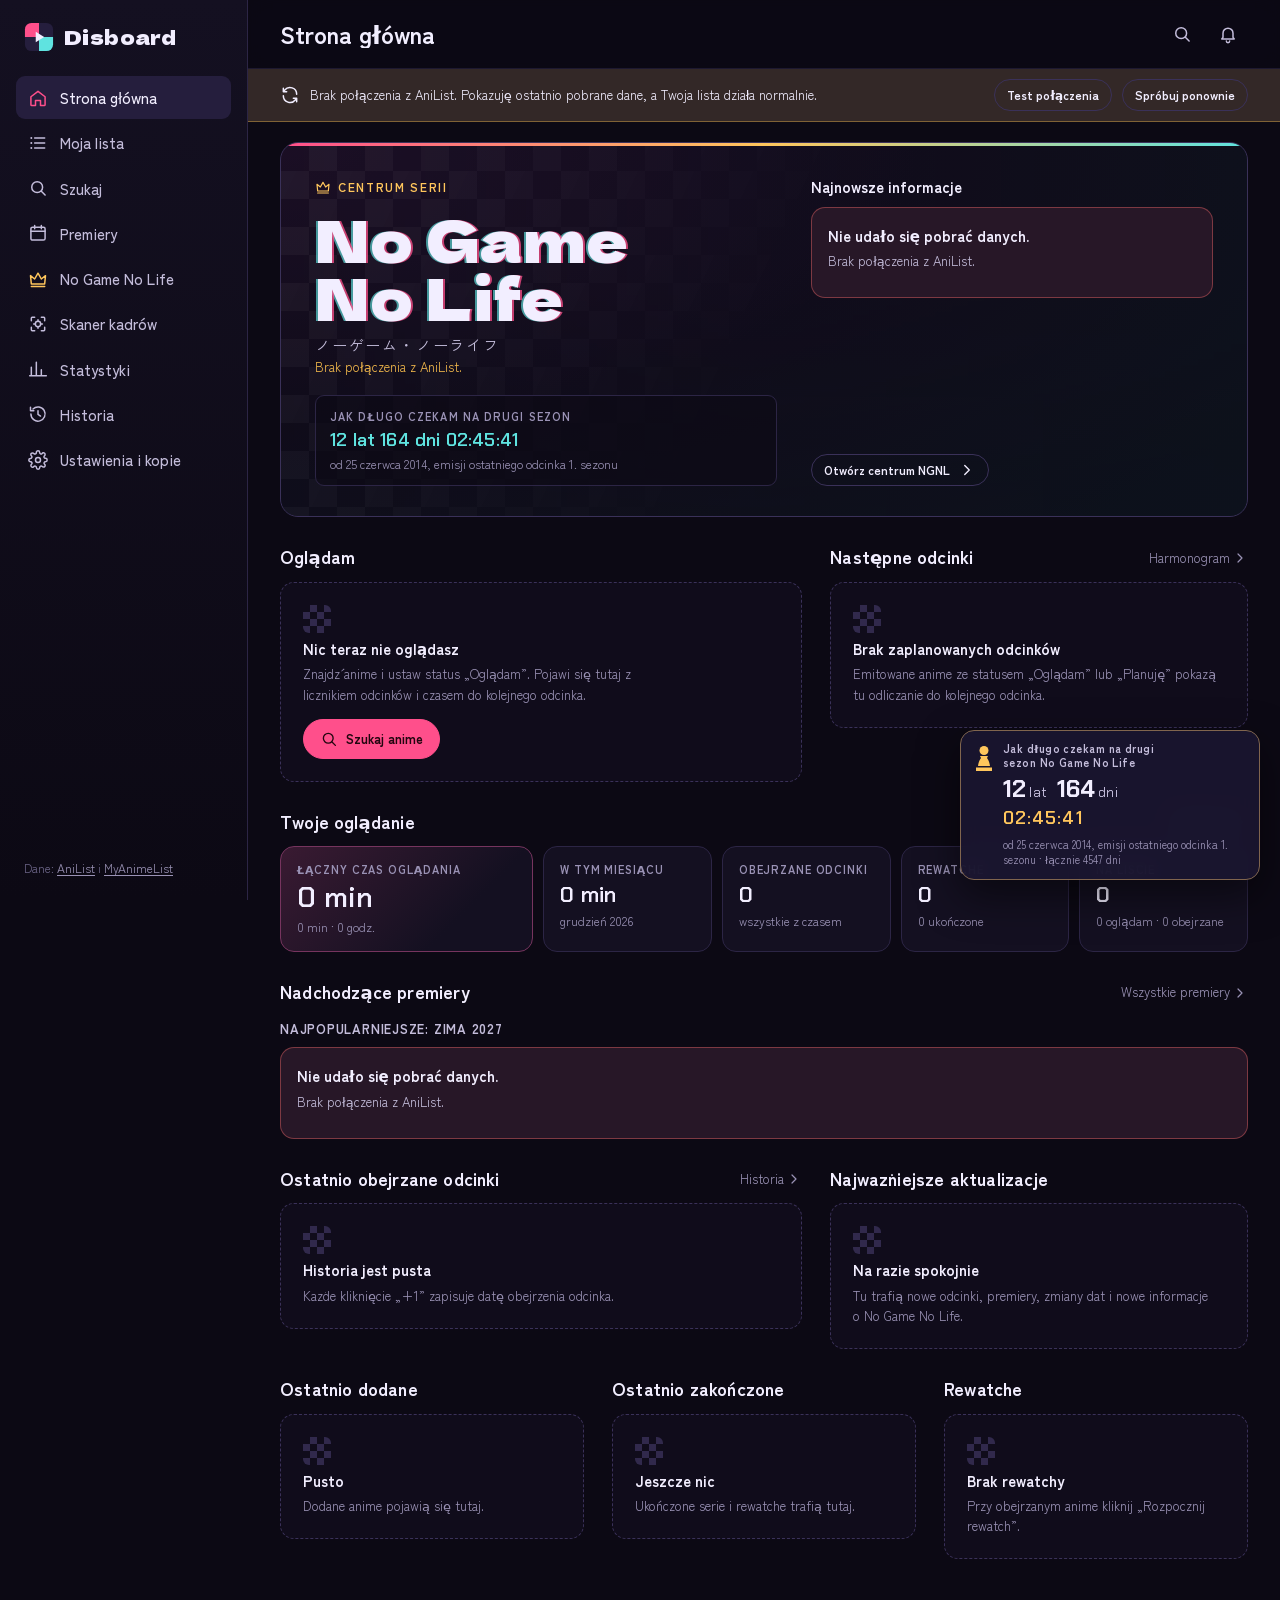
==== commit bff41f5b: "Automatyczna kopia listy do folderu na dysku - js/folder-backup.js: raz wskazany folder (np. D:\App\" ====
--- a/index.html
+++ b/index.html
@@ -104,6 +104,7 @@
 <script src="js/episodes.js"></script>
 <script src="js/ngnl.js"></script>
 <script src="js/io.js"></script>
+<script src="js/folder-backup.js"></script>
 <script src="js/translate.js"></script>
 <script src="js/charts.js"></script>
 <script src="js/ui.js"></script>
--- a/css/app.css
+++ b/css/app.css
@@ -775,6 +775,8 @@
 .import-status { margin-top: 10px; font-size: var(--fs-sm); }
 .import-status.ok { color: var(--ok); }
 .import-status.bad { color: var(--bad); }
+.fb-steps { padding-left: 22px; display: grid; gap: 4px; }
+.fb-steps code { font-size: .95em; padding: 1px 6px; border-radius: 4px; background: var(--surface-2); color: var(--text); word-break: break-all; }
 .backups { list-style: none; margin: 0 0 12px; padding: 0; display: grid; gap: 4px; }
 .backups li { display: grid; grid-template-columns: minmax(0, 1fr) auto auto; gap: 12px; align-items: center; padding: 6px 10px; border-radius: var(--r-sm); background: var(--surface-2); font-size: var(--fs-sm); }
 .confirm { display: flex; flex-wrap: wrap; gap: 8px; align-items: center; padding: 12px; margin-bottom: 12px; border-radius: var(--r-sm); background: color-mix(in srgb, var(--bad) 10%, var(--surface-2)); font-size: var(--fs-sm); }
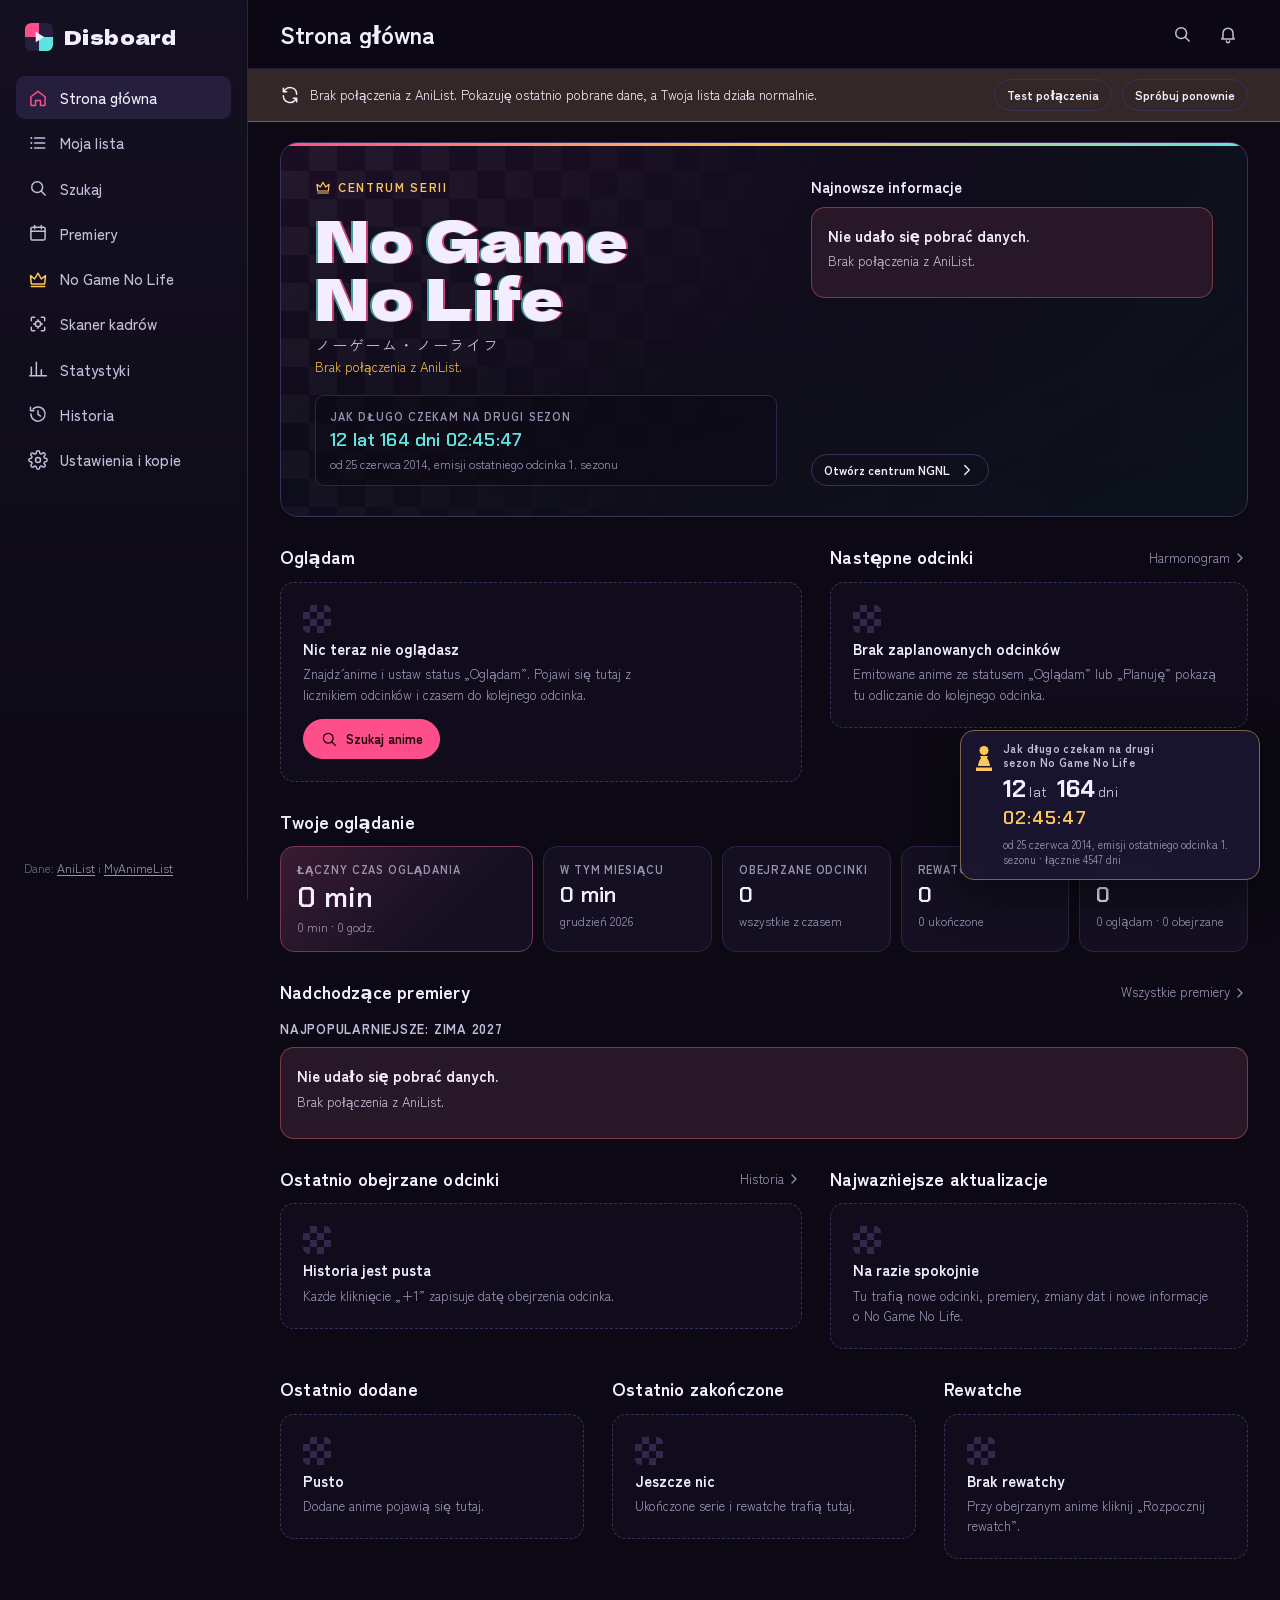
==== commit bbe238c3: "Logowanie przez Google i ta sama lista na każdym urządzeniu (Firebase) - js/cloud.js: logowanie Goog" ====
--- a/index.html
+++ b/index.html
@@ -59,6 +59,7 @@
           <span class="bf-dot" aria-hidden="true"></span><span class="bf-long">Pomijam fillery</span><span class="bf-short">Bez fillerów</span><kbd>Alt+P</kbd><span class="ni" data-icon="x"></span>
         </button>
         <a class="icon-btn only-wide" href="#/szukaj" aria-label="Szukaj" title="Szukaj · albo po prostu zacznij pisać tytuł na dowolnej stronie"><span class="ni" data-icon="search"></span></a>
+        <button id="acct" class="acct" type="button" hidden></button>
         <button id="bell" class="icon-btn bell" type="button" aria-label="Powiadomienia"><span class="ni" data-icon="bell"></span><span id="bell-count" class="bell-count" hidden></span></button>
       </div>
     </header>
@@ -105,6 +106,7 @@
 <script src="js/ngnl.js"></script>
 <script src="js/io.js"></script>
 <script src="js/folder-backup.js"></script>
+<script src="js/cloud.js"></script>
 <script src="js/translate.js"></script>
 <script src="js/charts.js"></script>
 <script src="js/ui.js"></script>
--- a/css/app.css
+++ b/css/app.css
@@ -196,6 +196,25 @@
 .icon-btn.accent { background: var(--sora); color: var(--sora-ink); }
 .icon-btn.accent:hover:not(:disabled) { background: var(--sora-hi); color: var(--sora-ink); }
 .bell { position: relative; }
+/* konto Google w górnym pasku */
+.acct {
+  position: relative; display: inline-flex; align-items: center; gap: 6px; height: 36px; padding: 0 12px 0 8px;
+  border-radius: 18px; border: 1px solid var(--line); background: transparent;
+  color: var(--text-2); font: 600 var(--fs-sm)/1 var(--f-body); cursor: pointer; transition: background .15s, color .15s;
+}
+.acct:hover { background: var(--surface-3); color: var(--text); }
+.acct svg { width: 18px; height: 18px; }
+.acct.in { width: 36px; padding: 0; justify-content: center; border-color: transparent; }
+.acct.in img { width: 30px; height: 30px; border-radius: 50%; object-fit: cover; }
+.acct-dot { position: absolute; right: 1px; bottom: 1px; width: 10px; height: 10px; border-radius: 50%; border: 2px solid var(--ink); background: var(--ok); }
+.acct-dot.busy { background: var(--warn); }
+.acct-dot.bad { background: var(--bad); }
+@media (max-width: 600px) { .acct-t { display: none; } .acct:not(.in) { width: 36px; padding: 0; justify-content: center; } }
+.cl-user { display: flex; align-items: center; gap: 12px; margin-bottom: 12px; }
+.cl-user img, .cl-user svg { width: 44px; height: 44px; border-radius: 50%; object-fit: cover; flex: none; }
+.cl-user div { display: grid; gap: 2px; min-width: 0; }
+.cl-user span { font-size: var(--fs-sm); overflow: hidden; text-overflow: ellipsis; }
+.cl-err { color: var(--bad); }
 .bell-count {
   position: absolute; top: 3px; right: 1px; min-width: 18px; height: 18px; padding: 0 5px;
   border-radius: 9px; background: var(--sora); color: var(--sora-ink);
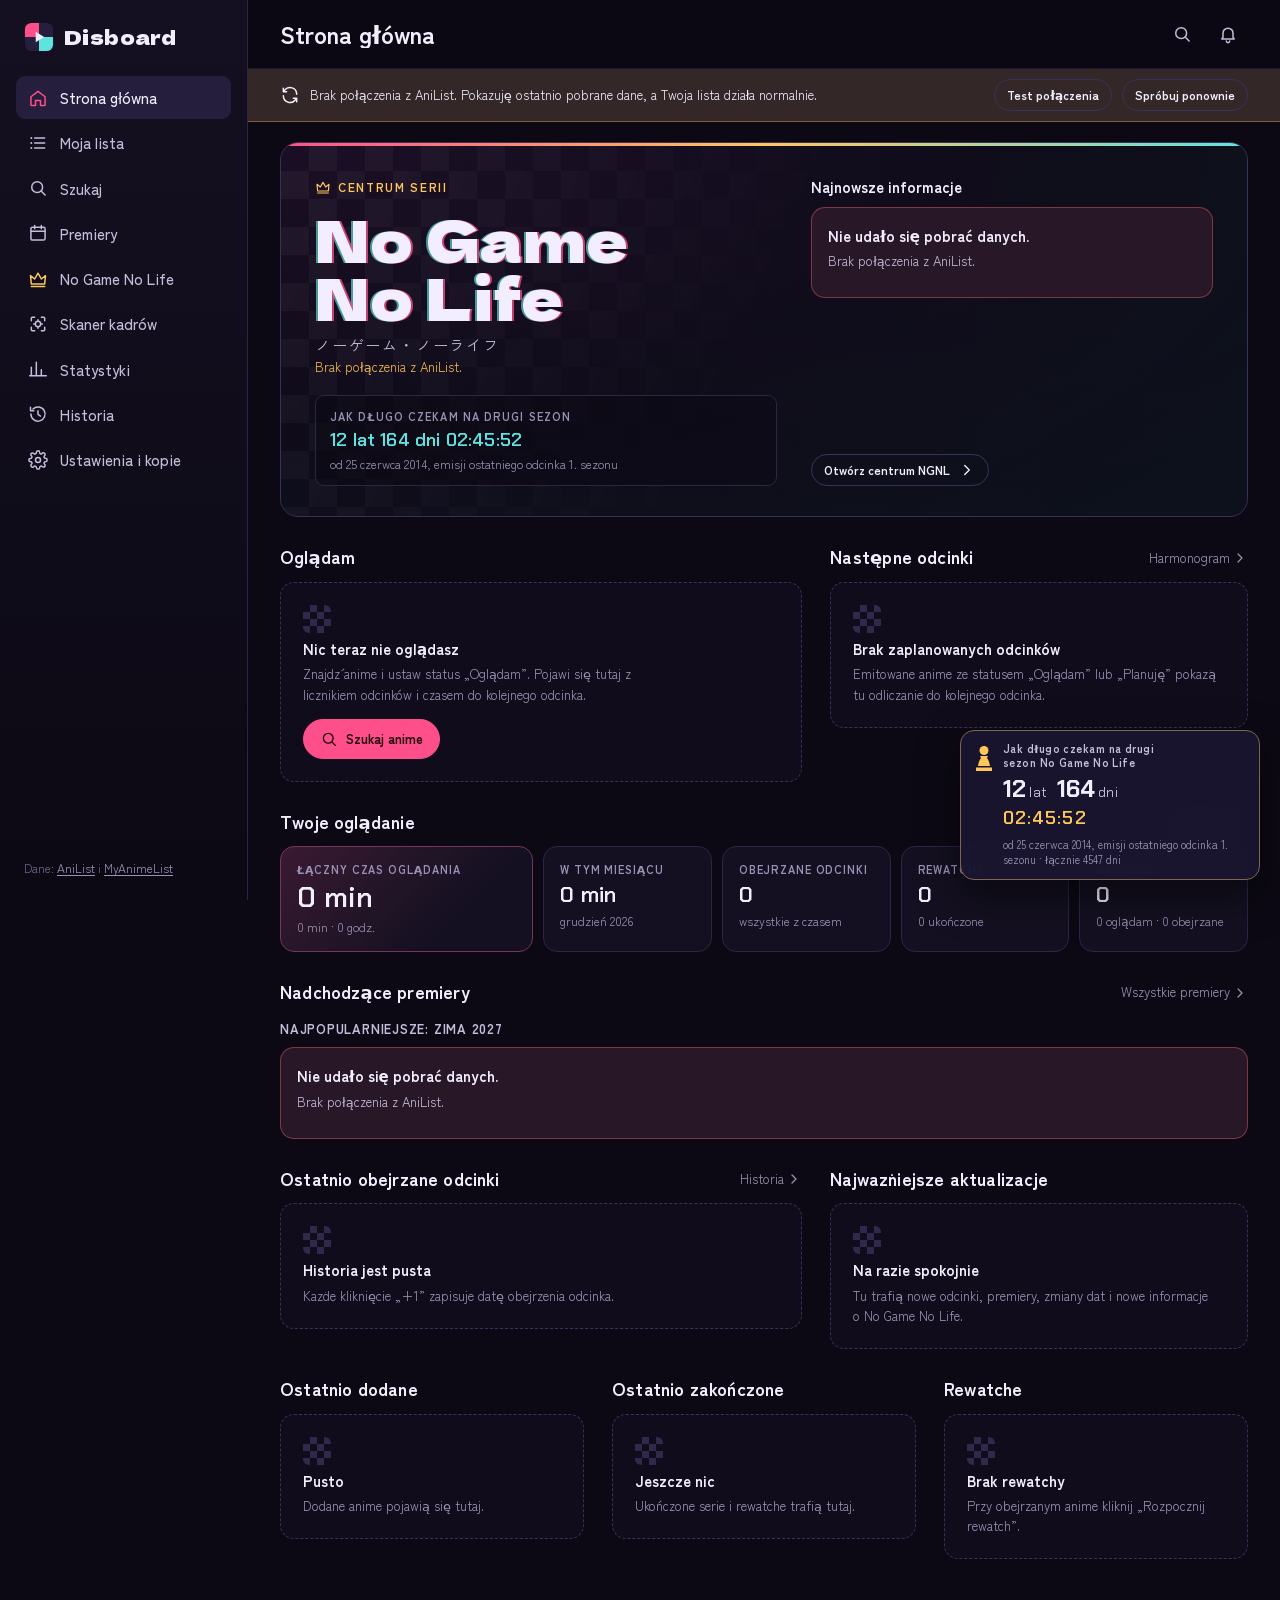
==== commit 7e8b3dbc: "Szybsze „+1” na liście, dziennik błędów i „Twój rok w anime” - Lista: zmiana jednej pozycji podmieni" ====
--- a/index.html
+++ b/index.html
@@ -98,6 +98,7 @@
 
 <noscript><p class="noscript">Disboard potrzebuje włączonego JavaScriptu.</p></noscript>
 <script src="js/util.js"></script>
+<script src="js/errlog.js"></script>
 <script src="js/db.js"></script>
 <script src="js/api.js"></script>
 <script src="js/library.js"></script>
@@ -121,6 +122,7 @@
 <script src="js/pages/settings.js"></script>
 <script src="js/pages/lightbox.js"></script>
 <script src="js/nerd.js"></script>
+<script src="js/year.js"></script>
 <script src="js/person.js"></script>
 <script src="js/ngnl-timeline.js"></script>
 <script src="js/watch-order.js"></script>
--- a/css/app.css
+++ b/css/app.css
@@ -732,6 +732,24 @@
 .stat-units dd { margin: 0; font-size: var(--fs-lg); font-weight: 600; }
 .stat-units small { font-size: var(--fs-xs); color: var(--muted); }
 .stats-grid { display: grid; gap: 14px; margin-bottom: 20px; }
+
+/* ---------- Twój rok w anime ---------- */
+.yr-bar { display: flex; justify-content: flex-start; margin: -4px 0 16px; overflow-x: auto; }
+.yr-hero { background: radial-gradient(90% 140% at 0% 0%, color-mix(in srgb, var(--sora) 22%, var(--surface)) 0%, var(--surface) 62%); }
+.yr-hero .stat-big b { font-family: var(--f-display); font-weight: 400; color: var(--crown); }
+.yr-sub { margin-top: 6px; color: var(--text-2); font-size: var(--fs-sm); }
+.yr-up { color: var(--ok); font-weight: 700; }
+.yr-down { color: var(--muted); font-weight: 700; }
+.yr .ntiles { margin-bottom: 20px; }
+.yr-card { margin: 12px 0; max-width: 360px; }
+.yr-card img { display: block; width: 100%; height: auto; border-radius: var(--r-sm); border: 1px solid var(--line-2); }
+.yr-skel { aspect-ratio: 4 / 5; border-radius: var(--r-sm); }
+.yr-teaser { display: flex; align-items: center; gap: 16px; margin: 0 0 22px; padding: 14px 18px; border-radius: var(--r); border: 1px solid color-mix(in srgb, var(--crown) 40%, var(--line)); background: radial-gradient(120% 160% at 0% 0%, color-mix(in srgb, var(--crown) 16%, var(--surface)) 0%, var(--surface) 70%); color: var(--text); }
+.yr-teaser:hover { color: var(--text); border-color: var(--crown); }
+.yr-teaser-y { font: 400 1.6rem/1 var(--f-display); color: var(--crown); }
+.yr-teaser > span:nth-child(2) { display: grid; gap: 2px; flex: 1; min-width: 0; }
+.yr-teaser small { color: var(--muted); font-size: var(--fs-xs); }
+.yr-teaser .ic { flex: none; color: var(--crown); }
 @media (min-width: 900px) { .stats-grid { grid-template-columns: repeat(2, minmax(0, 1fr)); } .span2 { grid-column: 1 / -1; } }
 
 .viz-cols { display: grid; grid-template-columns: auto minmax(0, 1fr); gap: 8px; height: calc(var(--h) + 26px); }
@@ -828,6 +846,9 @@
 .diag li { position: relative; display: grid; gap: 2px; padding: 8px 12px 8px 30px; border-radius: var(--r-sm); background: var(--surface-2); font-size: var(--fs-sm); }
 .diag li::before { content: ''; position: absolute; left: 12px; top: 14px; width: 8px; height: 8px; border-radius: 50%; background: var(--ok); }
 .diag li.bad::before { background: var(--bad); }
+.diag li.warn::before { background: var(--warn); }
+.errlog { margin-bottom: 12px; max-height: 420px; overflow-y: auto; }
+.errlog li b { font-weight: 600; overflow-wrap: anywhere; }
 .diag li span { color: var(--muted); font-size: var(--fs-xs); overflow-wrap: anywhere; }
 .diag-verdict { margin-top: 12px; font-size: var(--fs-sm); color: var(--text); max-width: 70ch; }
 .diag-raw { margin-top: 10px; font: 400 var(--fs-xs)/1.5 var(--f-data); }
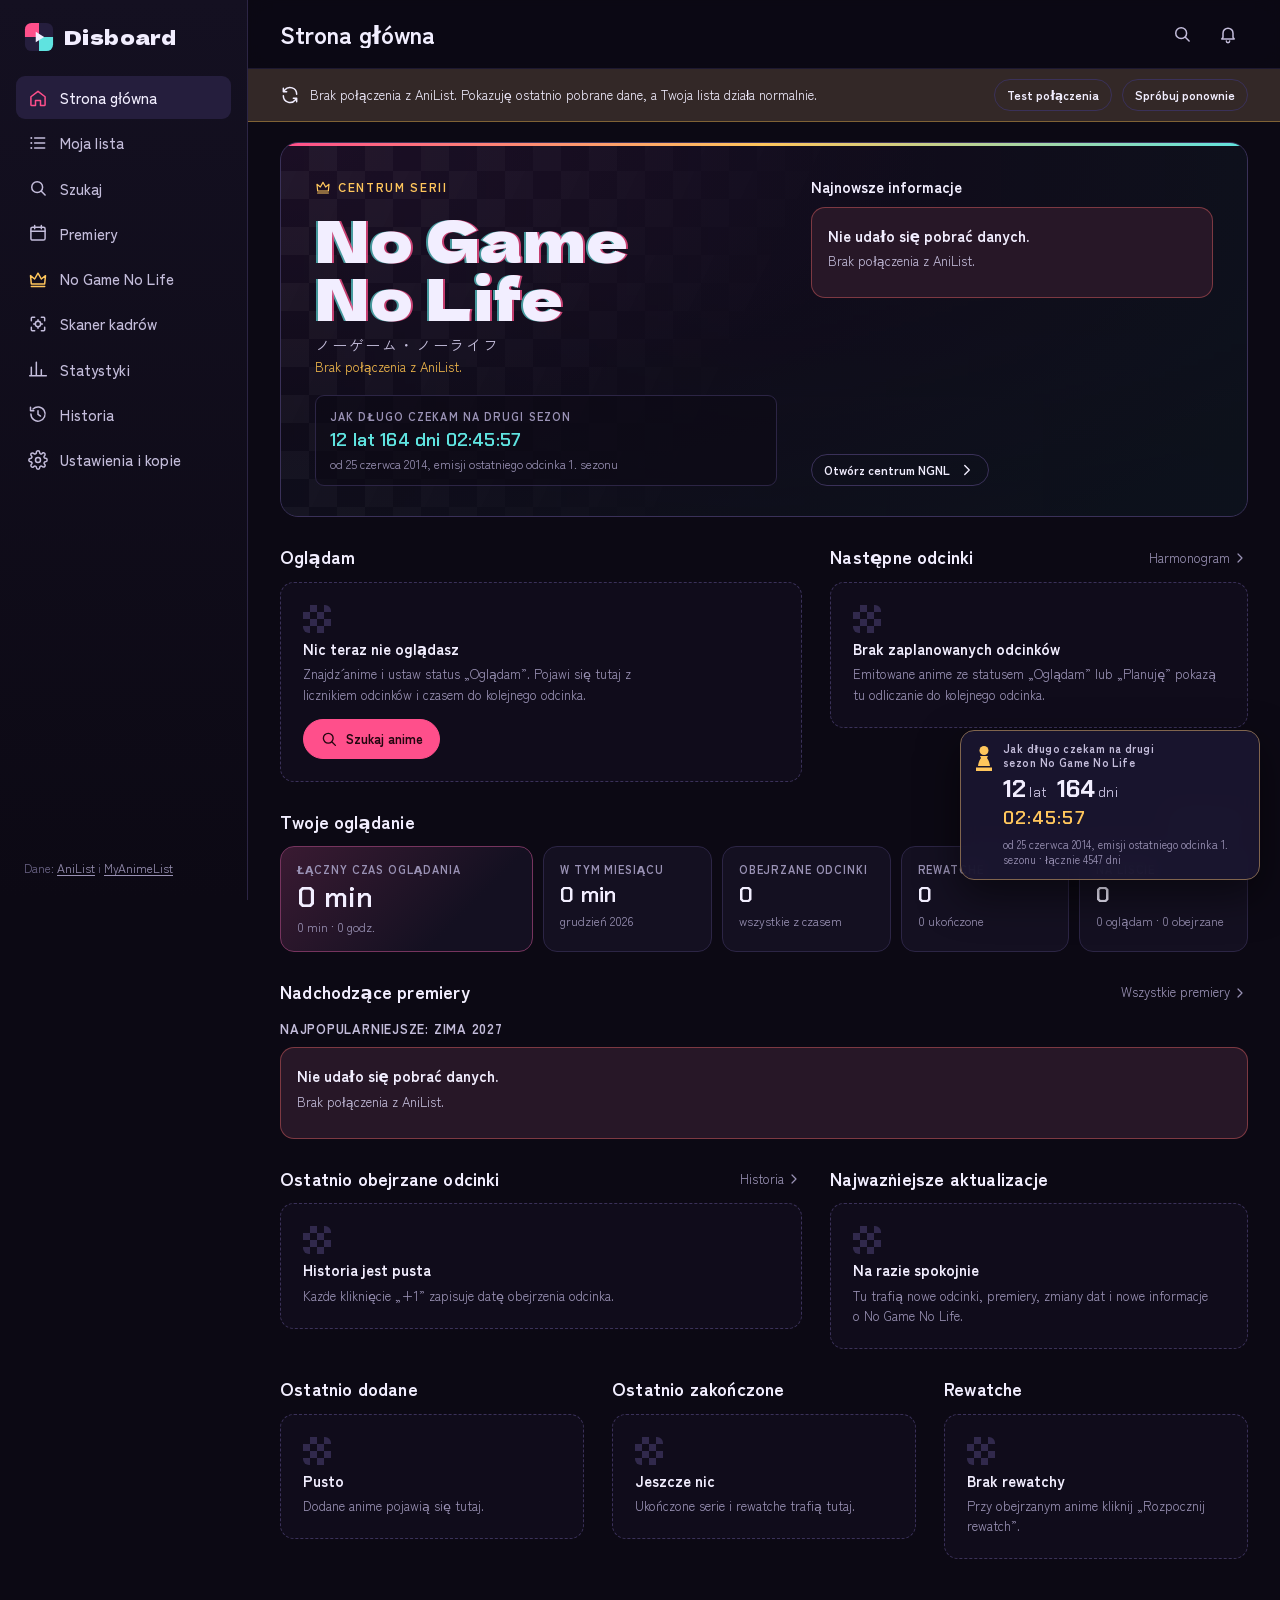
==== commit e201fa22: "Telefon, etap 1: licznik w górnym pasku, filtry schowane, większe przyciski - licznik NGNL na telefo" ====
--- a/index.html
+++ b/index.html
@@ -59,6 +59,7 @@
           <span class="bf-dot" aria-hidden="true"></span><span class="bf-long">Pomijam fillery</span><span class="bf-short">Bez fillerów</span><kbd>Alt+P</kbd><span class="ni" data-icon="x"></span>
         </button>
         <a class="icon-btn only-wide" href="#/szukaj" aria-label="Szukaj" title="Szukaj · albo po prostu zacznij pisać tytuł na dowolnej stronie"><span class="ni" data-icon="search"></span></a>
+        <button id="wait-btn" class="wait-btn" type="button" aria-expanded="false" aria-controls="wait" hidden><span class="wait-pawn" aria-hidden="true"></span><span class="wait-btn-t num"></span></button>
         <button id="acct" class="acct" type="button" hidden></button>
         <button id="bell" class="icon-btn bell" type="button" aria-label="Powiadomienia"><span class="ni" data-icon="bell"></span><span id="bell-count" class="bell-count" hidden></span></button>
       </div>
--- a/css/app.css
+++ b/css/app.css
@@ -57,7 +57,10 @@
 }
 
 *, *::before, *::after { box-sizing: border-box; }
-html { -webkit-text-size-adjust: 100%; scroll-padding-top: 72px; }
+/* bez szarego mignięcia przy stuknięciu (Android, Brave); zamiast niego przyciski lekko się „wciskają” */
+html { -webkit-text-size-adjust: 100%; scroll-padding-top: 72px; -webkit-tap-highlight-color: transparent; }
+/* szybkie stuknięcia (np. „+1” kilka razy) nie przybliżają strony */
+a, button, input, select, textarea, label, summary, [role="button"] { touch-action: manipulation; }
 body {
   margin: 0;
   min-height: 100vh;
@@ -69,13 +72,20 @@
 }
 img { max-width: 100%; display: block; }
 a { color: inherit; text-decoration: none; }
-a:hover { color: var(--shiro); }
+@media (hover: hover) { a:hover { color: var(--shiro); } }
 button, input, select, textarea { font: inherit; color: inherit; }
 h1, h2, h3 { margin: 0; line-height: 1.2; text-wrap: balance; }
 p { margin: 0; }
 [hidden] { display: none !important; }
 :focus-visible { outline: 2px solid var(--shiro); outline-offset: 2px; border-radius: 4px; }
 .num { font-family: var(--f-data); font-variant-numeric: tabular-nums; letter-spacing: .01em; }
+@media (prefers-reduced-motion: no-preference) {
+  :is(.btn-inc, .icon-btn, .chip-btn, .dir-btn, .acct, .acard-add, .seg button, .tab):active:not(:disabled) { transform: scale(.94); transition: transform .08s; }
+}
+/* przewijanie panelu (powiadomienia, menu, tabele) nie przewija strony pod spodem,
+   a przewijanie zakładek w bok nie cofa strony gestem przeglądarki */
+:is(.drawer-list, .sheet, .errlog, .rs-table, .diag-raw) { overscroll-behavior: contain; }
+:is(.tabs, .nnav, .yr-bar, .table-wrap, .hm-scroll) { overscroll-behavior-x: contain; }
 .sr { position: absolute; width: 1px; height: 1px; overflow: hidden; clip: rect(0 0 0 0); white-space: nowrap; }
 .muted { color: var(--muted); }
 .warn-txt { color: var(--warn); }
@@ -105,7 +115,7 @@
   font-size: var(--fs-xs); font-weight: 700; cursor: pointer; white-space: nowrap;
   animation: rise .25s var(--ease);
 }
-.bf-pill:hover { background: color-mix(in srgb, var(--crown) 26%, var(--surface)); }
+@media (hover: hover) { .bf-pill:hover { background: color-mix(in srgb, var(--crown) 26%, var(--surface)); } }
 .bf-pill .ic { width: 14px; height: 14px; color: var(--muted); }
 .bf-dot { width: 8px; height: 8px; border-radius: 50%; background: var(--crown); box-shadow: 0 0 0 3px color-mix(in srgb, var(--crown) 30%, transparent); animation: pulse 1.8s ease-in-out infinite; }
 @keyframes pulse { 50% { box-shadow: 0 0 0 6px color-mix(in srgb, var(--crown) 0%, transparent); } }
@@ -169,7 +179,7 @@
   .sidebar .brand { padding: 0 8px; }
   .side-nav { display: grid; gap: 2px; }
   .side-nav a { display: flex; align-items: center; gap: 12px; padding: 10px 12px; border-radius: var(--r-sm); color: var(--text-2); font-weight: 500; }
-  .side-nav a:hover { background: var(--surface-2); color: var(--text); }
+  @media (hover: hover) { .side-nav a:hover { background: var(--surface-2); color: var(--text); } }
   .side-nav a.on { background: var(--surface-3); color: var(--text); }
   .side-nav a.on .ic { color: var(--sora); }
   .nav-ngnl .ic { color: var(--crown); }
@@ -189,12 +199,12 @@
   background: transparent; border: 1px solid transparent; color: var(--text-2); cursor: pointer;
   transition: background .15s, color .15s, transform .15s;
 }
-.icon-btn:hover:not(:disabled) { background: var(--surface-3); color: var(--text); }
+@media (hover: hover) { .icon-btn:hover:not(:disabled) { background: var(--surface-3); color: var(--text); } }
 .icon-btn:disabled { opacity: .35; cursor: not-allowed; }
 .icon-btn.sm { width: 32px; height: 32px; }
 .icon-btn.sm .ic { width: 17px; height: 17px; }
 .icon-btn.accent { background: var(--sora); color: var(--sora-ink); }
-.icon-btn.accent:hover:not(:disabled) { background: var(--sora-hi); color: var(--sora-ink); }
+@media (hover: hover) { .icon-btn.accent:hover:not(:disabled) { background: var(--sora-hi); color: var(--sora-ink); } }
 .bell { position: relative; }
 /* konto Google w górnym pasku */
 .acct {
@@ -202,7 +212,7 @@
   border-radius: 18px; border: 1px solid var(--line); background: transparent;
   color: var(--text-2); font: 600 var(--fs-sm)/1 var(--f-body); cursor: pointer; transition: background .15s, color .15s;
 }
-.acct:hover { background: var(--surface-3); color: var(--text); }
+@media (hover: hover) { .acct:hover { background: var(--surface-3); color: var(--text); } }
 .acct svg { width: 18px; height: 18px; }
 .acct.in { width: 36px; padding: 0; justify-content: center; border-color: transparent; }
 .acct.in img { width: 30px; height: 30px; border-radius: 50%; object-fit: cover; }
@@ -228,12 +238,12 @@
   font-weight: 700; font-size: var(--fs-sm); cursor: pointer; white-space: nowrap;
   transition: background .15s, transform .12s, border-color .15s;
 }
-.btn:hover { background: var(--sora-hi); color: var(--sora-ink); }
+@media (hover: hover) { .btn:hover { background: var(--sora-hi); color: var(--sora-ink); } }
 .btn:active { transform: scale(.97); }
 .btn:disabled { opacity: .5; cursor: progress; }
 .btn .ic { width: 18px; height: 18px; }
 .btn.ghost { background: transparent; color: var(--text); border-color: var(--line-2); }
-.btn.ghost:hover { background: var(--surface-3); border-color: var(--muted); }
+@media (hover: hover) { .btn.ghost:hover { background: var(--surface-3); border-color: var(--muted); } }
 .btn.sm { min-height: 32px; padding: 5px 12px; font-size: var(--fs-xs); }
 .btn.danger { background: var(--bad); border-color: var(--bad); color: #2a0707; }
 .btn.danger.ghost { background: transparent; color: var(--bad); border-color: color-mix(in srgb, var(--bad) 50%, transparent); }
@@ -244,7 +254,7 @@
   padding: 3px 10px; border-radius: 999px; font-size: var(--fs-xs); font-weight: 500;
   background: var(--surface-3); color: var(--text-2); border: 1px solid transparent; white-space: nowrap;
 }
-.chip.link:hover { border-color: var(--line-2); color: var(--text); }
+@media (hover: hover) { .chip.link:hover { border-color: var(--line-2); color: var(--text); } }
 .chip small { color: var(--muted); }
 .chip .ic { width: 14px; height: 14px; }
 .chip.st i { width: 8px; height: 8px; border-radius: 50%; background: var(--c); }
@@ -263,7 +273,7 @@
   background: var(--surface-2); border: 1px solid var(--line); color: var(--text-2); cursor: pointer; font-size: var(--fs-sm);
 }
 .chip-btn span { font-family: var(--f-data); color: var(--muted); font-size: var(--fs-xs); }
-.chip-btn:hover { border-color: var(--line-2); color: var(--text); }
+@media (hover: hover) { .chip-btn:hover { border-color: var(--line-2); color: var(--text); } }
 .chip-btn.on { background: var(--text); color: var(--ink); border-color: var(--text); }
 .chip-btn.on span { color: var(--surface-3); }
 
@@ -276,7 +286,7 @@
   color: var(--text); transition: border-color .15s, background .15s;
 }
 textarea { resize: vertical; line-height: 1.5; }
-input:hover, select:hover, textarea:hover { border-color: var(--line-2); }
+@media (hover: hover) { input:hover, select:hover, textarea:hover { border-color: var(--line-2); } }
 input:focus, select:focus, textarea:focus { outline: none; border-color: var(--shiro); background: var(--surface-3); }
 .field > .ic { position: absolute; left: 12px; bottom: 10px; color: var(--muted); pointer-events: none; }
 .field:has(> .ic) input { padding-left: 40px; }
@@ -303,7 +313,7 @@
 .tabs { display: flex; gap: 4px; overflow-x: auto; scrollbar-width: none; margin: 0 calc(-1 * var(--gutter)) 16px; padding: 0 var(--gutter) 2px; border-bottom: 1px solid var(--line); }
 .tabs::-webkit-scrollbar { display: none; }
 .tab { position: relative; display: inline-flex; align-items: center; gap: 7px; padding: 10px 12px 12px; color: var(--muted); white-space: nowrap; font-weight: 500; }
-.tab:hover { color: var(--text); }
+@media (hover: hover) { .tab:hover { color: var(--text); } }
 .tab.on { color: var(--text); }
 .tab.on::after { content: ''; position: absolute; left: 10px; right: 10px; bottom: -1px; height: 2px; border-radius: 2px; background: var(--sora); }
 .tab-n { font: 600 var(--fs-xs)/1 var(--f-data); color: var(--faint); }
@@ -321,7 +331,7 @@
 .sec-sub { color: var(--muted); font-size: var(--fs-sm); margin-top: 2px; }
 .sec-more { display: inline-flex; align-items: center; gap: 2px; font-size: var(--fs-sm); color: var(--muted); white-space: nowrap; }
 .sec-more .ic { width: 16px; height: 16px; }
-.sec-more:hover { color: var(--shiro); }
+@media (hover: hover) { .sec-more:hover { color: var(--shiro); } }
 .sub-h { font: 700 var(--fs-sm)/1.3 var(--f-body); color: var(--text-2); letter-spacing: .06em; text-transform: uppercase; margin: 18px 0 10px; }
 .src-note { font-size: var(--fs-xs); color: var(--faint); margin-top: 10px; }
 .more-row { display: flex; justify-content: center; margin-top: 20px; }
@@ -368,9 +378,9 @@
 @media (min-width: 720px) { .grid-cards { grid-template-columns: repeat(auto-fill, minmax(156px, 1fr)); gap: 22px 16px; } }
 .acard { position: relative; display: flex; flex-direction: column; gap: 8px; min-width: 0; }
 .acard-media { position: relative; border-radius: var(--r-sm); transition: transform .22s var(--ease); }
-.acard-media:hover { transform: translateY(-3px); }
+@media (hover: hover) { .acard-media:hover { transform: translateY(-3px); } }
 .acard-cover { position: relative; display: block; border-radius: var(--r-sm); }
-.acard-media:hover .cover { box-shadow: 0 14px 30px rgba(0, 0, 0, .5), 0 0 0 1px var(--line-2); }
+@media (hover: hover) { .acard-media:hover .cover { box-shadow: 0 14px 30px rgba(0, 0, 0, .5), 0 0 0 1px var(--line-2); } }
 .acard-format { position: absolute; top: 8px; left: 8px; padding: 2px 7px; border-radius: 5px; font: 600 .6875rem/1.5 var(--f-data); background: color-mix(in srgb, var(--ink) 78%, transparent); color: var(--text); }
 .acard-onlist {
   position: absolute; left: 8px; bottom: 8px; display: inline-flex; align-items: center; gap: 4px;
@@ -386,7 +396,7 @@
   background: color-mix(in srgb, var(--ink) 72%, transparent); border: 1px solid rgba(255, 255, 255, .18); color: var(--text);
   opacity: .92; transition: background .15s, transform .15s, opacity .15s;
 }
-.acard-add:hover { background: var(--sora); color: var(--sora-ink); transform: scale(1.08); }
+@media (hover: hover) { .acard-add:hover { background: var(--sora); color: var(--sora-ink); transform: scale(1.08); } }
 @media (pointer: fine) { .acard .acard-add { opacity: 0; } .acard:hover .acard-add, .acard-add:focus-visible { opacity: 1; } }
 .acard-body { display: grid; grid-template-columns: minmax(0, 1fr); gap: 2px; min-width: 0; max-width: 100%; }
 .acard-body > * { min-width: 0; max-width: 100%; }
@@ -397,7 +407,7 @@
 
 .grid-entries { display: grid; gap: 12px; grid-template-columns: repeat(auto-fill, minmax(260px, 1fr)); }
 .ecard { display: flex; gap: 12px; padding: 10px; background: var(--surface); border: 1px solid var(--line); border-radius: var(--r); min-width: 0; transition: border-color .15s; }
-.ecard:hover { border-color: var(--line-2); }
+@media (hover: hover) { .ecard:hover { border-color: var(--line-2); } }
 .ecard-cover { position: relative; width: 74px; flex: none; }
 .ecard-fav { position: absolute; top: 4px; right: 4px; color: var(--crown); }
 .ecard-fav .ic { width: 16px; height: 16px; fill: currentColor; }
@@ -413,7 +423,7 @@
 .ecard-prog-row small { color: var(--muted); font-family: var(--f-body); }
 .btn-inc { display: inline-flex; align-items: center; gap: 2px; padding: 4px 10px 4px 8px; border-radius: 999px; background: var(--surface-3); border: 1px solid var(--line-2); color: var(--text); cursor: pointer; font: 700 var(--fs-xs) var(--f-data); transition: background .15s, transform .12s; }
 .btn-inc .ic { width: 15px; height: 15px; }
-.btn-inc:hover { background: var(--sora); border-color: var(--sora); color: var(--sora-ink); }
+@media (hover: hover) { .btn-inc:hover { background: var(--sora); border-color: var(--sora); color: var(--sora-ink); } }
 .btn-inc.pop, .icon-btn.pop { animation: pop .35s var(--ease); }
 @keyframes pop { 40% { transform: scale(1.18); } }
 .next-ep { display: inline-flex; align-items: center; gap: 5px; font-size: var(--fs-xs); color: var(--shiro); }
@@ -425,6 +435,12 @@
 .pbar.lg { height: 8px; border-radius: 4px; }
 
 .erows { display: grid; gap: 4px; }
+/* Moja lista: karty poza ekranem nie są rysowane, dopóki do nich nie przewiniesz.
+   Przy 2500 tytułach wejście na listę i zmiana sortowania są dzięki temu kilka razy szybsze.
+   „auto” zapamiętuje prawdziwą wysokość karty; liczba to tylko zgadywanie przed pierwszym rysowaniem.
+   overflow-clip-margin: poświata okładki (Bajery) może wyjść poza kartę. */
+.grid-entries.wide > .ecard { content-visibility: auto; contain-intrinsic-size: auto 133px; overflow-clip-margin: 48px; }
+.erows > .erow:not(.head) { content-visibility: auto; contain-intrinsic-size: auto 84px; overflow-clip-margin: 48px; }
 .erow { display: grid; grid-template-columns: 44px minmax(0, 1fr) auto; grid-template-areas: "c m p" "c s p"; gap: 2px 12px; align-items: center; padding: 8px 10px; border-radius: var(--r-sm); background: var(--surface); border: 1px solid var(--line); }
 .erow.head { display: none; }
 .erow-cover { grid-area: c; }
@@ -514,7 +530,7 @@
 
 .merch { display: grid; gap: 14px; grid-template-columns: repeat(auto-fill, minmax(190px, 1fr)); }
 .merch-card { display: flex; flex-direction: column; gap: 8px; padding: 10px; border-radius: var(--r); background: var(--surface); border: 1px solid var(--line); min-width: 0; }
-.merch-card:hover { border-color: var(--line-2); color: var(--text); }
+@media (hover: hover) { .merch-card:hover { border-color: var(--line-2); color: var(--text); } }
 .merch-img { position: relative; aspect-ratio: 1; border-radius: var(--r-sm); overflow: hidden; background: repeating-conic-gradient(var(--surface-2) 0 25%, var(--surface-3) 0 50%) 0 0 / 24px 24px; }
 .merch-img img { width: 100%; height: 100%; object-fit: cover; }
 .merch-img .badge-new { position: absolute; top: 8px; left: 8px; }
@@ -530,7 +546,7 @@
 .video { display: grid; gap: 6px; min-width: 0; }
 .video-img { position: relative; aspect-ratio: 16/9; border-radius: var(--r-sm); overflow: hidden; background: var(--surface-2); }
 .video-img img { width: 100%; height: 100%; object-fit: cover; transition: transform .3s var(--ease); }
-.video:hover .video-img img { transform: scale(1.04); }
+@media (hover: hover) { .video:hover .video-img img { transform: scale(1.04); } }
 .video-play { position: absolute; inset: 0; margin: auto; width: 44px; height: 44px; border-radius: 50%; display: grid; place-items: center; background: color-mix(in srgb, var(--ink) 72%, transparent); color: var(--text); }
 .video-play .ic { fill: currentColor; stroke: none; }
 .video b { font-size: var(--fs-sm); line-height: 1.35; }
@@ -538,7 +554,7 @@
 .pics { display: grid; gap: 8px; grid-template-columns: repeat(auto-fill, minmax(110px, 1fr)); }
 .pic { padding: 0; border: 0; background: var(--surface-2); border-radius: var(--r-sm); overflow: hidden; aspect-ratio: 2/3; cursor: zoom-in; }
 .pic img { width: 100%; height: 100%; object-fit: cover; transition: transform .3s var(--ease); }
-.pic:hover img { transform: scale(1.05); }
+@media (hover: hover) { .pic:hover img { transform: scale(1.05); } }
 .sources { list-style: none; margin: 0; padding: 0; display: grid; gap: 6px; }
 .sources li { display: flex; flex-wrap: wrap; gap: 4px 12px; padding: 10px 12px 10px 30px; position: relative; border-radius: var(--r-sm); background: var(--surface); border: 1px solid var(--line); font-size: var(--fs-sm); }
 .sources li::before { content: ''; position: absolute; left: 12px; top: 16px; width: 8px; height: 8px; border-radius: 50%; background: var(--ok); }
@@ -635,11 +651,11 @@
 .alt, .links { list-style: none; margin: 0; padding: 0; display: grid; gap: 6px; font-size: var(--fs-sm); }
 .alt li { color: var(--text-2); overflow-wrap: anywhere; }
 .links a { display: inline-flex; align-items: center; gap: 6px; color: var(--text-2); }
-.links a:hover { color: var(--shiro); }
+@media (hover: hover) { .links a:hover { color: var(--shiro); } }
 .links .ic { width: 14px; height: 14px; }
 .rels { display: grid; gap: 8px; grid-template-columns: repeat(auto-fill, minmax(250px, 1fr)); }
 .rel { display: flex; align-items: center; gap: 12px; padding: 8px 12px 8px 8px; border-radius: var(--r-sm); background: var(--surface); border: 1px solid var(--line); min-width: 0; }
-.rel:hover { border-color: var(--line-2); color: var(--text); }
+@media (hover: hover) { .rel:hover { border-color: var(--line-2); color: var(--text); } }
 .rel-t { display: grid; min-width: 0; flex: 1; }
 .rel-t b { font-size: var(--fs-sm); overflow: hidden; text-overflow: ellipsis; white-space: nowrap; }
 .rel-t small { font-size: .6875rem; color: var(--muted); }
@@ -648,7 +664,7 @@
 .trailer { position: relative; aspect-ratio: 16/9; max-width: 720px; border-radius: var(--r); overflow: hidden; background: var(--surface-2); }
 .trailer img, .trailer iframe { width: 100%; height: 100%; object-fit: cover; border: 0; }
 .trailer-play { position: absolute; inset: 0; margin: auto; width: 68px; height: 68px; border-radius: 50%; border: 0; display: grid; place-items: center; background: var(--sora); color: var(--sora-ink); cursor: pointer; transition: transform .15s; }
-.trailer-play:hover { transform: scale(1.08); }
+@media (hover: hover) { .trailer-play:hover { transform: scale(1.08); } }
 .trailer-play .ic { width: 28px; height: 28px; fill: currentColor; stroke: none; }
 .trailer-link { position: absolute; right: 10px; bottom: 10px; display: inline-flex; align-items: center; gap: 6px; padding: 5px 10px; border-radius: 999px; font-size: var(--fs-xs); background: color-mix(in srgb, var(--ink) 80%, transparent); }
 .trailer-link .ic { width: 13px; height: 13px; }
@@ -703,9 +719,16 @@
 .ptable th[scope=row] { font-weight: 500; }
 
 /* ---------- wyszukiwarka ---------- */
-.searchbar { margin-bottom: 12px; display: flex; }
+.searchbar { margin-bottom: 12px; display: flex; gap: 8px; }
 .filters { display: grid; gap: 10px; grid-template-columns: repeat(2, minmax(0, 1fr)); margin-bottom: 22px; }
 @media (min-width: 760px) { .filters { grid-template-columns: repeat(5, minmax(0, 1fr)); } }
+.searchbar .s-fbtn { display: none; }
+@media (max-width: 759px) {
+  .searchbar .s-fbtn { display: inline-flex; min-height: 52px; border-radius: var(--r); }
+  .filters { display: none; }
+  .filters.open { display: grid; animation: rise .18s var(--ease); }
+}
+@media (max-width: 400px) { .s-fbtn span { display: none; } }
 
 /* ---------- premiery ---------- */
 .seasons { margin-bottom: 18px; }
@@ -745,7 +768,7 @@
 .yr-card img { display: block; width: 100%; height: auto; border-radius: var(--r-sm); border: 1px solid var(--line-2); }
 .yr-skel { aspect-ratio: 4 / 5; border-radius: var(--r-sm); }
 .yr-teaser { display: flex; align-items: center; gap: 16px; margin: 0 0 22px; padding: 14px 18px; border-radius: var(--r); border: 1px solid color-mix(in srgb, var(--crown) 40%, var(--line)); background: radial-gradient(120% 160% at 0% 0%, color-mix(in srgb, var(--crown) 16%, var(--surface)) 0%, var(--surface) 70%); color: var(--text); }
-.yr-teaser:hover { color: var(--text); border-color: var(--crown); }
+@media (hover: hover) { .yr-teaser:hover { color: var(--text); border-color: var(--crown); } }
 .yr-teaser-y { font: 400 1.6rem/1 var(--f-display); color: var(--crown); }
 .yr-teaser > span:nth-child(2) { display: grid; gap: 2px; flex: 1; min-width: 0; }
 .yr-teaser small { color: var(--muted); font-size: var(--fs-xs); }
@@ -768,7 +791,7 @@
 .viz-hbars { list-style: none; margin: 0; padding: 0; display: grid; gap: 10px; }
 .viz-hbars li { display: grid; grid-template-columns: minmax(0, 1fr) auto; gap: 4px 12px; }
 .viz-hl { font-size: var(--fs-sm); overflow: hidden; text-overflow: ellipsis; white-space: nowrap; }
-.viz-hl a:hover { color: var(--shiro); }
+@media (hover: hover) { .viz-hl a:hover { color: var(--shiro); } }
 .viz-hv { font: 500 var(--fs-xs) var(--f-data); color: var(--text-2); white-space: nowrap; }
 .viz-htrack { grid-column: 1 / -1; height: 8px; border-radius: 4px; background: var(--surface-2); }
 .viz-hbar { height: 100%; border-radius: 0 4px 4px 0; background: var(--c); }
@@ -871,6 +894,19 @@
   animation: rise .35s var(--ease);
 }
 @media (min-width: 1024px) { .wait { right: 20px; bottom: 20px; } }
+/* telefon i tablet: licznik to przycisk z pionkiem w górnym pasku; pełny licznik otwiera się pod nim */
+.wait-btn { display: none; }
+@media (max-width: 1023px) {
+  .wait-btn { display: inline-flex; align-items: center; justify-content: center; gap: 6px; height: 40px; min-width: 40px; padding: 0 11px; border-radius: 20px; border: 1px solid color-mix(in srgb, var(--crown) 35%, var(--line)); background: transparent; color: var(--crown); cursor: pointer; font: 600 .75rem/1 var(--f-data); white-space: nowrap; }
+  .wait-btn .wait-pawn { width: 13px; height: 16px; flex: none; }
+  .wait-btn[aria-expanded="true"] { background: color-mix(in srgb, var(--crown) 16%, transparent); border-color: var(--crown); }
+  .wait { display: none; top: calc(env(safe-area-inset-top, 0px) + 66px); bottom: auto; right: 12px; padding: 14px 16px; }
+  .wait.open { display: flex; animation: rise .2s var(--ease); }
+  .wait .wait-toggle { display: none; }
+  /* logo i tak prowadzi do Głównej, a ta jest w dolnym pasku: miejsce dla tytułu strony */
+  .topbar .brand-sm { display: none; }
+}
+@media (max-width: 359px) { .wait-btn-t { display: none; } .wait-btn { padding: 0; } }
 .wait-toggle { display: flex; flex-direction: column; align-items: center; gap: 4px; padding: 4px; background: none; border: 0; color: var(--text); cursor: pointer; border-radius: var(--r-xs); }
 .wait-pawn { width: 22px; height: 26px; background: var(--crown); -webkit-mask: var(--pawn) center/contain no-repeat; mask: var(--pawn) center/contain no-repeat;
   --pawn: url("data:image/svg+xml,%3Csvg xmlns='http://www.w3.org/2000/svg' viewBox='0 0 22 26'%3E%3Ccircle cx='11' cy='5.5' r='4.5'/%3E%3Cpath d='M7 11h8l-1 2c2 2.5 2.6 5.5 3 8H5c.4-2.5 1-5.5 3-8zM3 22.5h16V26H3z'/%3E%3C/svg%3E"); }
@@ -887,11 +923,11 @@
 .wait.collapsed .wait-pawn { width: 16px; height: 19px; }
 .wait.collapsed .wait-mini { display: block; }
 .wait.collapsed .wait-body { display: none; }
+/* telefon: licznik jako panel pod przyciskiem w górnym pasku (już nie leży na treści) */
 @media (max-width: 1023px) {
-  .wait:not(.collapsed) { padding: 8px 10px 10px 6px; }
-  .wait:not(.collapsed) .wait-big b { font-size: 1.2rem; }
-  .wait:not(.collapsed) .wait-since { display: none; }
-  .view { padding-bottom: 150px; }
+  .wait.open { width: min(320px, calc(100vw - 24px)); padding: 16px 18px; }
+  .wait.open .wait-q { font-size: .75rem; max-width: none; }
+  .wait.open .wait-big b { font-size: 1.6rem; }
 }
 
 /* ---------- powiadomienia ---------- */
@@ -910,7 +946,7 @@
 .drawer-head h2 { flex: 1; font: 700 var(--fs-lg) var(--f-body); }
 .drawer-list { list-style: none; margin: 0; padding: 8px; overflow-y: auto; flex: 1; padding-bottom: calc(8px + env(safe-area-inset-bottom, 0px)); }
 .drawer-list li a { display: grid; gap: 2px; padding: 12px; border-radius: var(--r-sm); }
-.drawer-list li a:hover { background: var(--surface-2); color: var(--text); }
+@media (hover: hover) { .drawer-list li a:hover { background: var(--surface-2); color: var(--text); } }
 .drawer-list li.unread a { background: color-mix(in srgb, var(--sora) 8%, transparent); }
 .drawer-list b { font-size: var(--fs-sm); }
 .drawer-list span { font-size: var(--fs-xs); color: var(--text-2); }
@@ -980,7 +1016,7 @@
 .tr-chip.wait { color: var(--muted); background: none; border-color: var(--line-2); }
 .tr-orig { font-size: var(--fs-xs); color: var(--muted); line-height: 1.4; overflow-wrap: anywhere; }
 .tr-page { display: inline-flex; align-items: center; gap: 4px; margin-left: 10px; color: var(--shiro); }
-.tr-page:hover { text-decoration: underline; text-underline-offset: 2px; }
+@media (hover: hover) { .tr-page:hover { text-decoration: underline; text-underline-offset: 2px; } }
 .news-src { flex-wrap: wrap; }
 .tr-bar { display: flex; flex-wrap: wrap; align-items: center; gap: 8px 10px; margin-bottom: 12px; font-size: var(--fs-sm); color: var(--text-2); }
 .tr-status { margin-top: 6px; display: grid; gap: 8px; justify-items: start; }
@@ -1065,7 +1101,7 @@
   box-shadow: 0 6px 0 #8a1240, 0 10px 22px color-mix(in srgb, var(--sora) 35%, transparent);
   transform: translateY(0); transition: transform .08s, box-shadow .08s, filter .15s;
 }
-.scan-btn:hover:not(:disabled) { filter: brightness(1.08); }
+@media (hover: hover) { .scan-btn:hover:not(:disabled) { filter: brightness(1.08); } }
 .scan-btn:active:not(:disabled) { transform: translateY(4px); box-shadow: 0 2px 0 #8a1240, 0 4px 10px color-mix(in srgb, var(--sora) 30%, transparent); }
 .scan-btn:disabled { cursor: not-allowed; filter: grayscale(.8) brightness(.6); }
 .scan-log {
@@ -1156,7 +1192,7 @@
 .scan-history { margin-top: 10px; }
 .scan-hist { display: grid; gap: 10px; grid-template-columns: repeat(auto-fill, minmax(150px, 1fr)); margin-bottom: 12px; }
 .hist-card { display: grid; gap: 4px; padding: 6px; border-radius: 12px; background: var(--surface); border: 1px solid var(--line); cursor: pointer; text-align: left; color: var(--text); min-width: 0; }
-.hist-card:hover { border-color: var(--phos); }
+@media (hover: hover) { .hist-card:hover { border-color: var(--phos); } }
 .hist-card img, .hist-noimg { width: 100%; aspect-ratio: 16 / 9; object-fit: cover; border-radius: 8px; background: #05040a; }
 .hist-t { font-size: var(--fs-xs); font-weight: 700; overflow: hidden; text-overflow: ellipsis; white-space: nowrap; }
 .hist-card small { font-size: .6875rem; color: var(--muted); }
@@ -1180,7 +1216,7 @@
 .down { color: var(--bad); }
 .rate-bar { display: flex; flex-wrap: wrap; align-items: center; gap: 8px 16px; }
 .rate-toggle { display: inline-flex; align-items: center; gap: 8px; flex-wrap: wrap; min-height: 40px; padding: 8px 14px; border-radius: 999px; background: color-mix(in srgb, var(--crown) 9%, var(--surface-2)); border: 1px solid color-mix(in srgb, var(--crown) 35%, var(--line)); color: var(--text); cursor: pointer; font-size: var(--fs-sm); font-weight: 700; text-align: left; }
-.rate-toggle:hover { border-color: var(--crown); }
+@media (hover: hover) { .rate-toggle:hover { border-color: var(--crown); } }
 .rate-toggle .ic { width: 17px; height: 17px; color: var(--crown); fill: currentColor; }
 .rate-toggle small { font-weight: 400; color: var(--muted); font-size: var(--fs-xs); }
 .rate-toggle[aria-expanded="true"] { background: var(--surface-2); }
@@ -1225,13 +1261,13 @@
 .pc-noimg { display: block; }
 .pc-char, .pc-va { display: flex; gap: 10px; align-items: stretch; min-width: 0; }
 .pc-va { justify-content: flex-end; text-align: right; border-left: 1px solid var(--line); }
-.pc-va:hover { background: var(--surface-2); color: var(--text); }
+@media (hover: hover) { .pc-va:hover { background: var(--surface-2); color: var(--text); } }
 .pc-va.none { align-items: center; justify-content: flex-end; padding-right: 12px; font-size: var(--fs-xs); color: var(--faint); }
 .pc-t { display: flex; flex-direction: column; justify-content: center; gap: 2px; min-width: 0; padding: 6px 0; flex: 1; }
 .pc-t a, .pc-t b { font-weight: 700; font-size: var(--fs-sm); line-height: 1.25; overflow: hidden; text-overflow: ellipsis; display: -webkit-box; -webkit-line-clamp: 2; -webkit-box-orient: vertical; }
 .pc-t small { font-size: .6875rem; color: var(--muted); overflow: hidden; text-overflow: ellipsis; white-space: nowrap; }
 .pc-fav { align-self: center; flex: none; display: grid; place-items: center; width: 34px; height: 34px; margin-right: 4px; border-radius: 50%; border: 0; background: none; color: var(--faint); cursor: pointer; }
-.pc-fav:hover { color: var(--sora); background: var(--surface-2); }
+@media (hover: hover) { .pc-fav:hover { color: var(--sora); background: var(--surface-2); } }
 .pc-fav.on { color: var(--sora); }
 .pc-fav.on .ic { fill: currentColor; }
 .pc-fav .ic { width: 18px; height: 18px; }
@@ -1240,7 +1276,7 @@
 .ps { display: flex; gap: 10px; border-radius: var(--r-sm); background: var(--surface); border: 1px solid var(--line); overflow: hidden; min-width: 0; }
 .ps img { width: 46px; height: 64px; }
 .ps .pc-noimg { width: 46px; height: 64px; }
-.ps:hover { border-color: var(--line-2); color: var(--text); }
+@media (hover: hover) { .ps:hover { border-color: var(--line-2); color: var(--text); } }
 .av-fb { display: grid; place-items: center; background: var(--surface-3); color: var(--muted); font: 400 1rem var(--f-display); }
 
 /* ==========================================================================
@@ -1317,15 +1353,15 @@
 .nsec > .card { margin-bottom: 12px; }
 .ntiles { display: grid; gap: 10px; grid-template-columns: repeat(auto-fill, minmax(min(100%, 200px), 1fr)); margin-bottom: 12px; }
 .nt { position: relative; display: flex; flex-direction: column; gap: 4px; padding: 13px 14px; border-radius: var(--r-sm); background: var(--surface); border: 1px solid var(--line); min-width: 0; }
-.nt:hover { border-color: var(--line-2); }
+@media (hover: hover) { .nt:hover { border-color: var(--line-2); } }
 .nt-top { display: flex; justify-content: space-between; align-items: flex-start; gap: 8px; }
 .nt-top .lbl { line-height: 1.35; }
 .nt-v { font-size: 1.35rem; line-height: 1.2; overflow-wrap: anywhere; }
 .nt-v b { font-weight: 600; }
-.nt-v a:hover { color: var(--shiro); }
+@media (hover: hover) { .nt-v a:hover { color: var(--shiro); } }
 .nt-n { font-size: var(--fs-xs); color: var(--muted); line-height: 1.5; overflow-wrap: anywhere; }
 .nt-n a, .dlist a, .nrank a, .nc-rare a:not(.chip) { color: var(--text-2); font-weight: 700; }
-.nt-n a:hover, .dlist a:hover, .nrank a:hover { color: var(--shiro); }
+@media (hover: hover) { .nt-n a:hover, .dlist a:hover, .nrank a:hover { color: var(--shiro); } }
 .nt-none { font-size: var(--fs-sm); color: var(--faint); font-style: italic; }
 @media (max-width: 520px) {
   .ntiles { grid-template-columns: repeat(2, minmax(0, 1fr)); gap: 8px; }
@@ -1371,7 +1407,7 @@
 .hm-c.l4 { background: color-mix(in srgb, var(--viz-1) 80%, #fff); }
 .hm-c.out { visibility: hidden; }
 .hm-c.today { outline: 1px solid var(--text-2); outline-offset: 1px; }
-.hm-grid .hm-c:hover { outline: 1px solid var(--text); }
+@media (hover: hover) { .hm-grid .hm-c:hover { outline: 1px solid var(--text); } }
 .hm-legend { display: flex; align-items: center; justify-content: flex-end; gap: 4px; margin-top: 8px; font-size: .6875rem; color: var(--faint); }
 .hm-legend .hm-c { width: 11px; }
 .hm-legend span { margin: 0 4px; }
@@ -1383,7 +1419,7 @@
 .fva-body { display: grid; gap: 6px; min-width: 0; align-content: start; }
 .fva-body .lbl { color: var(--sora); display: flex; align-items: center; }
 .fva-body h3 { font: 400 clamp(1.3rem, 4vw, 1.9rem)/1.15 var(--f-display); }
-.fva-body h3 a:hover { color: var(--sora); }
+@media (hover: hover) { .fva-body h3 a:hover { color: var(--sora); } }
 .fva-nn { color: var(--text-2); letter-spacing: .06em; }
 .fva-stats { display: flex; flex-wrap: wrap; gap: 4px 16px; font-size: var(--fs-sm); color: var(--text-2); }
 .fva-stats b { color: var(--text); font-size: var(--fs-md); }
@@ -1408,7 +1444,7 @@
 .fchar-t { display: grid; gap: 1px; min-width: 0; flex: 1; font-size: var(--fs-xs); }
 .fchar-t b { font-size: var(--fs-sm); overflow: hidden; text-overflow: ellipsis; white-space: nowrap; }
 .fchar-t a { color: var(--text-2); overflow: hidden; text-overflow: ellipsis; white-space: nowrap; }
-.fchar-t a:hover { color: var(--shiro); }
+@media (hover: hover) { .fchar-t a:hover { color: var(--shiro); } }
 .fchar-t small { color: var(--muted); overflow: hidden; text-overflow: ellipsis; white-space: nowrap; }
 /* przeliczniki */
 .nconvs { display: grid; gap: 10px; grid-template-columns: repeat(auto-fill, minmax(min(100%, 170px), 1fr)); }
@@ -1426,17 +1462,27 @@
 /* ---------- sortowanie listy ---------- */
 .sort-box { display: flex; align-items: flex-end; gap: 6px; }
 .sort-box .field { width: 230px; }
-.list-tools > .field:not(.grow) { width: 250px; }
+.l-adv > .field { width: 250px; }
+/* „Filtry” tylko na wąskim ekranie; szerzej panel jest zwykłą częścią paska */
+.list-tools .l-more { display: none; }
+.l-adv { display: contents; }
+.l-badge { display: inline-grid; place-items: center; min-width: 18px; height: 18px; padding: 0 5px; border-radius: 9px; background: var(--sora); color: var(--sora-ink); font: 700 .6875rem/1 var(--f-data); }
 .list-tools .field.grow { flex: 1 1 260px; }
 .dir-btn { display: inline-flex; align-items: center; gap: 6px; min-height: 40px; padding: 8px 12px; border-radius: var(--r-sm); background: var(--surface-2); border: 1px solid var(--line); color: var(--text-2); cursor: pointer; font-size: var(--fs-sm); white-space: nowrap; }
-.dir-btn:hover { border-color: var(--line-2); color: var(--text); }
+@media (hover: hover) { .dir-btn:hover { border-color: var(--line-2); color: var(--text); } }
 .dir-btn .ic { width: 17px; height: 17px; color: var(--shiro); transition: transform .2s var(--ease); }
 .dir-btn.asc .ic { transform: rotate(180deg); }
 .sort-val { display: inline-block; align-self: flex-start; max-width: 100%; padding: 2px 8px; border-radius: 999px; background: color-mix(in srgb, var(--crown) 12%, var(--surface-2)); color: var(--crown); font: 600 var(--fs-xs)/1.5 var(--f-data); overflow: hidden; text-overflow: ellipsis; white-space: nowrap; }
 .erow-meta .sort-val { padding: 0 6px; margin-right: 6px; font-size: .6875rem; vertical-align: 1px; }
 @media (max-width: 640px) {
-  .list-tools .field.grow { flex-basis: 100%; }
-  .list-tools > .field:not(.grow) { flex: 1 1 140px; width: auto; min-width: 0; }
+  .list-tools { align-items: stretch; margin-bottom: 12px; }
+  .list-tools .field.grow { flex: 1 1 0; }
+  .list-tools .l-more { display: inline-flex; }
+  .l-more[aria-expanded="true"] { border-color: var(--line-2); color: var(--text); background: var(--surface-3); }
+  .l-adv { display: none; flex: 1 1 100%; flex-wrap: wrap; gap: 10px; align-items: flex-end; }
+  .l-adv.open { display: flex; animation: rise .18s var(--ease); }
+  .l-adv > .field { flex: 1 1 140px; width: auto; min-width: 0; }
+  .list-sum { margin-bottom: 10px; }
   .sort-box { flex: 1 1 100%; }
   .sort-box .field { flex: 1; width: auto; min-width: 0; }
   .dir-btn span { max-width: 26vw; overflow: hidden; text-overflow: ellipsis; }
@@ -1460,11 +1506,11 @@
 .tl-b { display: grid; gap: 1px; min-width: 0; }
 .tl-k { font-size: .625rem; font-weight: 700; letter-spacing: .1em; text-transform: uppercase; color: var(--k, var(--muted)); }
 .tl-b > b { font-size: var(--fs-sm); line-height: 1.35; overflow-wrap: anywhere; }
-.tl-b > b a:hover { color: var(--shiro); }
+@media (hover: hover) { .tl-b > b a:hover { color: var(--shiro); } }
 .tl-ja { font-size: var(--fs-xs); color: var(--muted); }
 .tl-x { font-size: var(--fs-xs); color: var(--muted); line-height: 1.5; }
 .tl-src { display: inline-flex; align-items: center; gap: 2px; color: var(--faint); white-space: nowrap; }
-.tl-src:hover { color: var(--shiro); }
+@media (hover: hover) { .tl-src:hover { color: var(--shiro); } }
 .tl-src .ic { width: 11px; height: 11px; }
 .tl-it.small { padding: 2px 0; }
 .tl-it.small .tl-dot { width: 8px; height: 8px; margin-top: 6px; }
@@ -1487,7 +1533,7 @@
 .wo-list { list-style: none; margin: 0; padding: 0; display: grid; gap: 4px; position: relative; }
 .wo-list::before { content: ''; position: absolute; left: 15px; top: 22px; bottom: 22px; width: 2px; background: var(--line-2); }
 .wo-row { position: relative; display: grid; grid-template-columns: 32px 42px minmax(0, 1fr) auto; gap: 10px; align-items: center; padding: 6px 8px 6px 0; border-radius: var(--r-sm); }
-.wo-row:hover { background: var(--surface); }
+@media (hover: hover) { .wo-row:hover { background: var(--surface); } }
 .wo-n { position: relative; z-index: 1; display: grid; place-items: center; width: 32px; height: 32px; border-radius: 50%; background: var(--surface-2); border: 2px solid var(--line-2); font-size: var(--fs-sm); font-weight: 600; color: var(--text-2); }
 .wo-row.seen .wo-n { background: color-mix(in srgb, var(--st-completed) 28%, var(--surface-2)); border-color: var(--st-completed); color: var(--text); }
 .wo-row.here { background: color-mix(in srgb, var(--sora) 9%, var(--surface)); box-shadow: inset 0 0 0 1px color-mix(in srgb, var(--sora) 45%, transparent); }
@@ -1495,7 +1541,7 @@
 .wo-cover .cover { width: 42px; }
 .wo-main { display: grid; min-width: 0; }
 .wo-t { font-weight: 700; font-size: var(--fs-sm); overflow: hidden; text-overflow: ellipsis; white-space: nowrap; }
-a.wo-t:hover { color: var(--shiro); }
+@media (hover: hover) { a.wo-t:hover { color: var(--shiro); } }
 .wo-main small { font-size: var(--fs-xs); color: var(--muted); }
 .wo-main small em { font-style: normal; color: var(--crown); }
 .wo-here { color: var(--sora); font-size: .625rem; letter-spacing: .1em; text-transform: uppercase; }
@@ -1503,7 +1549,7 @@
 .wo-add:hover, .wo-add:focus-visible { border-style: solid; border-color: var(--shiro); color: var(--shiro); }
 .wo-add .ic { width: 18px; height: 18px; }
 .wo-st { --c: var(--muted); display: inline-flex; align-items: center; gap: 5px; min-height: 30px; padding: 4px 11px; border-radius: 999px; border: 1px solid color-mix(in srgb, var(--c) 50%, var(--line)); background: color-mix(in srgb, var(--c) 15%, var(--surface-2)); color: var(--text); font-size: var(--fs-xs); font-weight: 700; white-space: nowrap; cursor: pointer; }
-.wo-st:hover { border-color: var(--c); }
+@media (hover: hover) { .wo-st:hover { border-color: var(--c); } }
 .wo-st .ic { width: 14px; height: 14px; }
 .wo-extra { list-style: none; margin: 0 0 4px 42px; padding: 0; display: grid; gap: 2px; }
 .wo-row.small { grid-template-columns: 16px 34px minmax(0, 1fr) auto; padding: 3px 8px 3px 0; }
@@ -1514,7 +1560,7 @@
 .wo-alts { display: grid; gap: 6px; grid-template-columns: repeat(auto-fill, minmax(min(100%, 340px), 1fr)); }
 .wo-alt { padding: 8px 0 2px 10px; border-radius: var(--r-sm); background: var(--surface); border: 1px solid var(--line); }
 .wo-alt .lbl { display: block; margin-bottom: 2px; }
-.wo-alt .wo-row:hover { background: none; }
+@media (hover: hover) { .wo-alt .wo-row:hover { background: none; } }
 @media (max-width: 520px) {
   .wo-row { grid-template-columns: 28px 36px minmax(0, 1fr) auto; gap: 8px; }
   .wo-n { width: 28px; height: 28px; }
@@ -1532,7 +1578,7 @@
 .eps-toggle { display: inline-flex; align-items: center; gap: 6px; padding: 2px 0; background: none; border: 0; color: var(--text); cursor: pointer; font: 700 var(--fs-md) var(--f-body); }
 .eps-toggle .ic { width: 16px; height: 16px; color: var(--muted); transform: rotate(90deg); transition: transform .2s var(--ease); }
 .eps.open .eps-toggle .ic { transform: rotate(-90deg); }
-.eps-toggle:hover .ic { color: var(--shiro); }
+@media (hover: hover) { .eps-toggle:hover .ic { color: var(--shiro); } }
 .eps-title { font-weight: 700; }
 .eps-sum { font-size: var(--fs-sm); color: var(--text-2); }
 .sf-chip { font-size: var(--fs-xs); font-weight: 700; padding: 2px 9px; border-radius: 999px; background: color-mix(in srgb, var(--shiro) 14%, var(--surface-2)); color: var(--shiro); }
@@ -1540,7 +1586,7 @@
 .eps-map.dense { gap: 0; }
 .eps-map i, .eps-legend i { display: block; background: var(--tc); opacity: .26; }
 .eps-map i.w, .eps-legend i.w { opacity: 1; }
-.eps-map i:hover { opacity: 1; filter: brightness(1.35); }
+@media (hover: hover) { .eps-map i:hover { opacity: 1; filter: brightness(1.35); } }
 .eps-map i.c, .eps-legend i.c { --tc: var(--viz-1); }
 .eps-map i.f, .eps-legend i.f { --tc: var(--crown); }
 .eps-map i.r, .eps-legend i.r { --tc: var(--st-paused); }
@@ -1563,13 +1609,13 @@
 .eps-hint { font-size: var(--fs-sm); color: var(--muted); }
 .eps-list { list-style: none; margin: 0; padding: 0; display: grid; gap: 2px; }
 .ep { display: grid; grid-template-columns: 30px 96px minmax(0, 1fr) auto; gap: 10px; align-items: center; padding: 4px 6px; border-radius: var(--r-sm); }
-.ep:hover { background: var(--surface-2); }
+@media (hover: hover) { .ep:hover { background: var(--surface-2); } }
 .ep.f { box-shadow: inset 3px 0 0 color-mix(in srgb, var(--crown) 65%, transparent); }
 .ep.r { box-shadow: inset 3px 0 0 color-mix(in srgb, var(--st-paused) 65%, transparent); }
 .ep.flash { animation: ep-flash 1.6s var(--ease); }
 @keyframes ep-flash { 0%, 40% { background: color-mix(in srgb, var(--shiro) 22%, var(--surface-2)); } 100% { background: transparent; } }
 .ep-chk { display: grid; place-items: center; width: 28px; height: 28px; border-radius: 8px; border: 1.5px solid var(--line-2); background: none; color: transparent; cursor: pointer; }
-.ep-chk:hover:not(:disabled) { border-color: var(--st-completed); color: color-mix(in srgb, var(--st-completed) 60%, transparent); }
+@media (hover: hover) { .ep-chk:hover:not(:disabled) { border-color: var(--st-completed); color: color-mix(in srgb, var(--st-completed) 60%, transparent); } }
 .ep-chk .ic { width: 16px; height: 16px; stroke-width: 2.4; }
 .ep.w .ep-chk { background: var(--st-completed); border-color: var(--st-completed); color: var(--ink); }
 .ep-chk:disabled { cursor: not-allowed; opacity: .45; }
@@ -1611,13 +1657,13 @@
 .acard-extra .rd-more { display: block; font-size: .625rem; color: var(--muted); }
 .acard-extra .badge-new.rd-new { position: static; display: inline-block; margin-bottom: 3px; }
 .rd-hide { margin-top: 6px; padding: 3px 9px; border-radius: 999px; background: none; border: 1px solid var(--line); color: var(--muted); font-size: .625rem; cursor: pointer; }
-.rd-hide:hover { color: var(--text); border-color: var(--line-2); }
+@media (hover: hover) { .rd-hide:hover { color: var(--text); border-color: var(--line-2); } }
 .rd-hidden { margin-top: 24px; font-size: var(--fs-sm); }
 .rd-hidden summary { cursor: pointer; color: var(--muted); }
 .rd-hidden ul { list-style: none; margin: 10px 0 0; padding: 0; display: grid; gap: 4px; }
 .rd-hidden li { display: flex; justify-content: space-between; align-items: center; gap: 10px; padding: 6px 10px; border-radius: var(--r-sm); background: var(--surface); }
 .rd-tile { display: grid; grid-template-columns: minmax(0, 1fr) auto auto; align-items: center; gap: 14px; margin: 0 0 22px; padding: 12px 16px; border-radius: var(--r); border: 1px solid color-mix(in srgb, var(--shiro) 35%, var(--line)); background: radial-gradient(120% 160% at 100% 0%, color-mix(in srgb, var(--shiro) 12%, var(--surface)) 0%, var(--surface) 65%); color: var(--text); }
-.rd-tile:hover { border-color: var(--shiro); color: var(--text); }
+@media (hover: hover) { .rd-tile:hover { border-color: var(--shiro); color: var(--text); } }
 .rd-tile-t { display: grid; gap: 2px; min-width: 0; }
 .rd-tile-t .lbl { color: var(--shiro); }
 .rd-tile-t b { font-size: var(--fs-md); }
@@ -1627,3 +1673,22 @@
 .rd-tile-covers .cover:first-child { margin-left: 0; }
 .rd-tile > .ic { width: 18px; height: 18px; color: var(--muted); }
 @media (max-width: 520px) { .rd-tile-covers .cover:nth-child(n + 4) { display: none; } .rd-tools .btn { margin-left: 0; } }
+
+/* ==========================================================================
+   Ekrany dotykowe: pola do stuknięcia co najmniej ok. 44 px.
+   Tam, gdzie większy przycisk rozbiłby układ, rośnie tylko niewidoczne pole
+   (::after), a wygląd zostaje ten sam.
+   ========================================================================== */
+@media (pointer: coarse) {
+  .btn-inc { position: relative; min-height: 34px; padding: 6px 13px 6px 11px; font-size: var(--fs-sm); }
+  .btn-inc::after { content: ''; position: absolute; inset: -6px -6px; }
+  .icon-btn.sm { width: 40px; height: 40px; }
+  .btn.sm { min-height: 38px; }
+  .chip-btn, .dir-btn { min-height: 40px; }
+  .seg button { min-height: 36px; min-width: 42px; justify-content: center; }
+  .how summary { position: relative; }
+  .how summary::after { content: ''; position: absolute; inset: -12px; }
+  .switch { min-height: 44px; }
+  .sec-more { position: relative; }
+  .sec-more::after { content: ''; position: absolute; inset: -12px -8px; }
+}
--- a/css/fx.css
+++ b/css/fx.css
@@ -13,7 +13,7 @@
   border-radius: var(--r-sm); background: var(--surface-2); border: 1px solid var(--line); color: var(--text);
   cursor: pointer; transition: border-color .15s, transform .15s var(--ease);
 }
-.fxe-theme:hover { border-color: var(--line-2); transform: translateY(-2px); }
+@media (hover: hover) { .fxe-theme:hover { border-color: var(--line-2); transform: translateY(-2px); } }
 .fxe-theme.on { border-color: var(--sora); box-shadow: 0 0 0 1px var(--sora); }
 .fxe-pv { display: grid; gap: 7px; padding: 9px; border-radius: 7px; background: var(--p0); margin-bottom: 5px; }
 .fxe-pv-card { display: grid; grid-template-columns: 22px minmax(0, 1fr); gap: 7px; align-items: center; padding: 6px; border-radius: 6px; background: var(--p1); }
@@ -82,8 +82,11 @@
 .fx-tint[data-tint] ::selection { background: color-mix(in srgb, var(--tint) 45%, transparent); color: var(--text); }
 
 /* ---------- poświata okładek ---------- */
-.fx-glow :is(.acard-media, .ecard-cover, .erow-cover):hover .cover {
-  box-shadow: 0 12px 36px -6px color-mix(in srgb, var(--cc) 85%, transparent), 0 0 0 1px color-mix(in srgb, var(--cc) 60%, transparent);
+/* tylko z myszą: na telefonie poświata zostawałaby „przyklejona” po stuknięciu */
+@media (hover: hover) {
+  .fx-glow :is(.acard-media, .ecard-cover, .erow-cover):hover .cover {
+    box-shadow: 0 12px 36px -6px color-mix(in srgb, var(--cc) 85%, transparent), 0 0 0 1px color-mix(in srgb, var(--cc) 60%, transparent);
+  }
 }
 
 /* ---------- zorza i ziarno ---------- */
@@ -204,8 +207,8 @@
 .fx-logo .brand-mark :is(.bm-a, .bm-b, .bm-p) { transform-box: view-box; transform-origin: 16px 16px; }
 .fx-logo .brand-mark :is(.bm-a, .bm-b) { transition: transform .65s cubic-bezier(.3, 1.4, .4, 1); }
 .fx-logo .brand-mark .bm-p { transition: transform .3s var(--ease); }
-.fx-logo .brand:hover .brand-mark :is(.bm-a, .bm-b) { transform: rotate(180deg); }
-.fx-logo .brand:hover .brand-mark .bm-p { transform: scale(1.18); }
+@media (hover: hover) { .fx-logo .brand:hover .brand-mark :is(.bm-a, .bm-b) { transform: rotate(180deg); } }
+@media (hover: hover) { .fx-logo .brand:hover .brand-mark .bm-p { transform: scale(1.18); } }
 .fx-logo .brand-mark.fxe-flip :is(.bm-a, .bm-b) { animation: fxe-logo .7s cubic-bezier(.3, 1.3, .4, 1); }
 @keyframes fxe-logo { from { transform: rotate(-180deg); } }
 
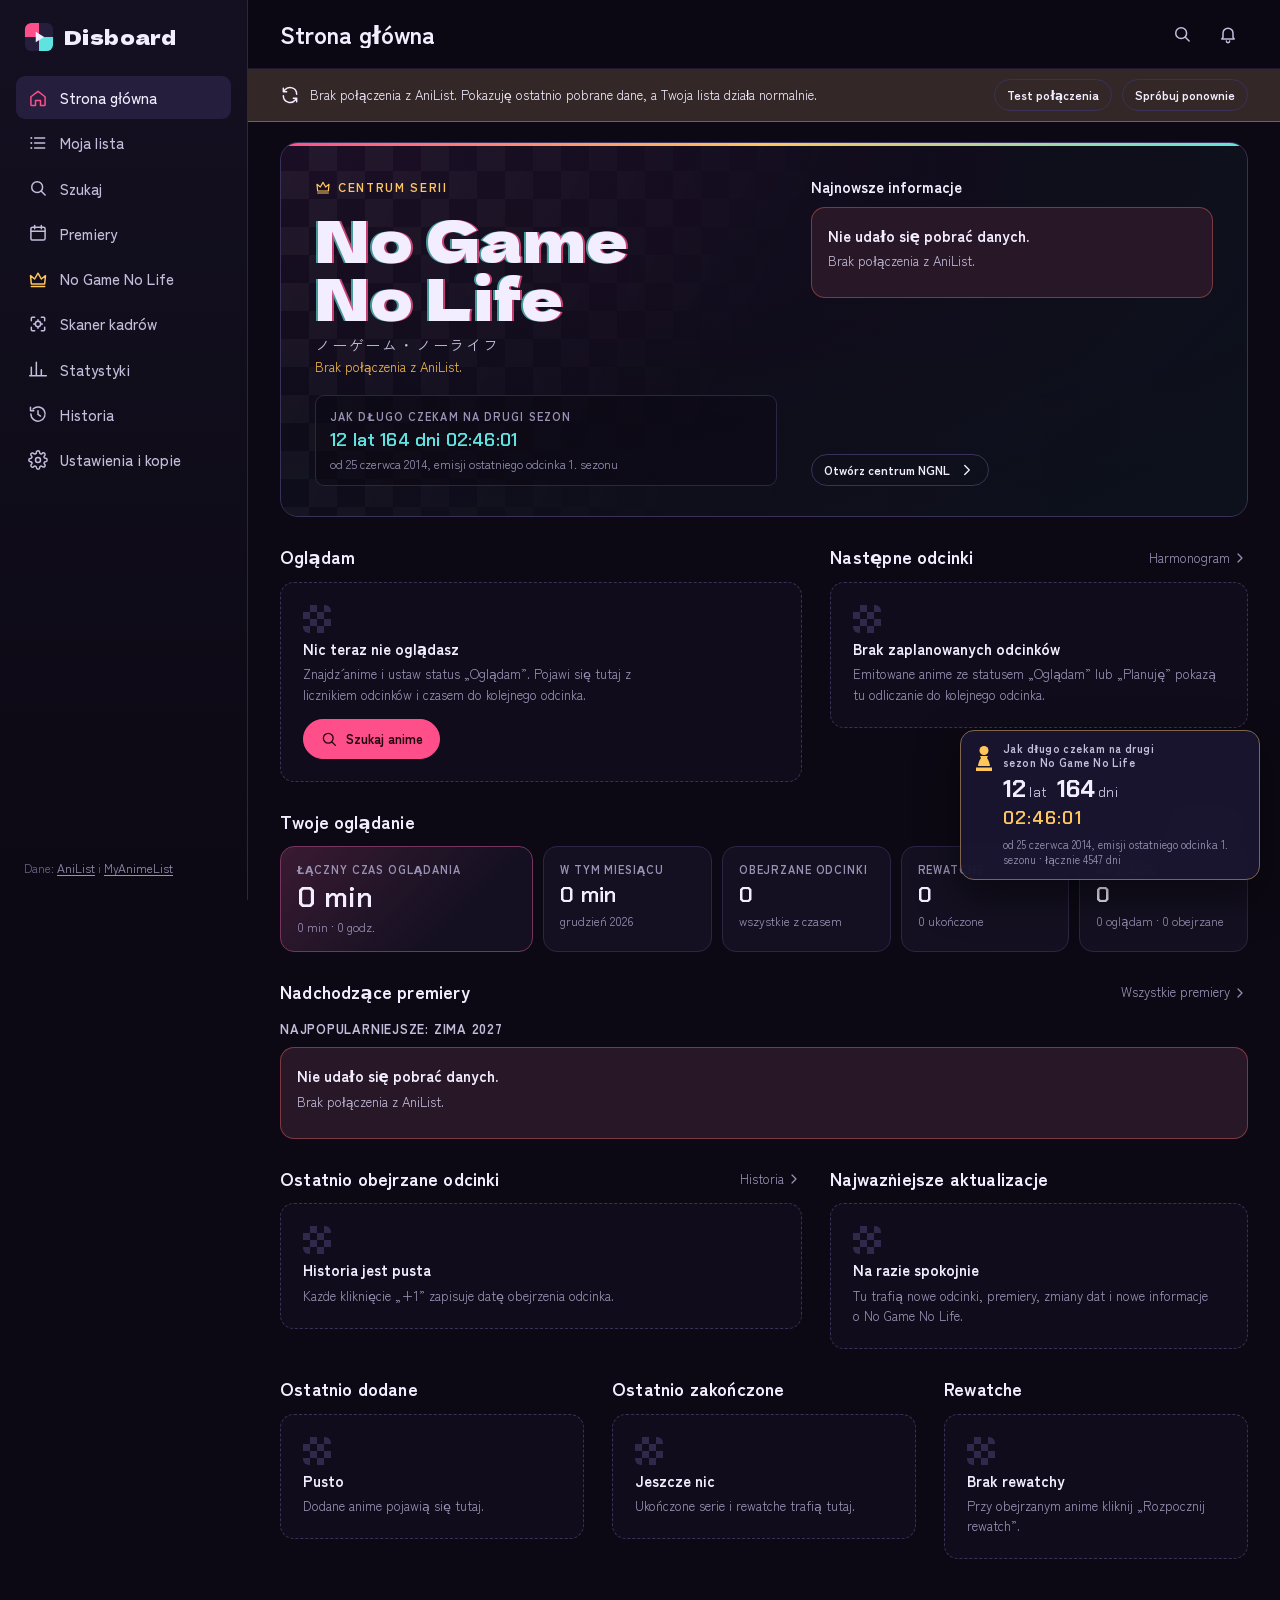
==== commit ea15894d: "Wygląd: personalizacja (akcent, zaokrąglenia, gęstość, tekst, kość) i 14 nowych bajerów Personalizac" ====
--- a/index.html
+++ b/index.html
@@ -9,7 +9,7 @@
 <meta name="color-scheme" content="dark">
 <script>
   // motyw i bajery przed pierwszym malowaniem (bez mignięcia domyślnych kolorów)
-  try { var L = JSON.parse(localStorage.getItem('disboard.look') || 'null'); if (L) { var d = document.documentElement; if (L.t && L.t !== 'disboard') d.setAttribute('data-theme', L.t); if (L.c) d.className = L.c; if (L.i) document.querySelector('meta[name="theme-color"]').content = L.i; } } catch (e) {}
+  try { var L = JSON.parse(localStorage.getItem('disboard.look') || 'null'); if (L) { var d = document.documentElement; if (L.t && L.t !== 'disboard') d.setAttribute('data-theme', L.t); if (L.c) d.className = L.c; if (L.a) for (var k in L.a) d.setAttribute(k, L.a[k]); if (L.v) d.style.cssText = L.v; if (L.i) document.querySelector('meta[name="theme-color"]').content = L.i; } } catch (e) {}
 </script>
 <link rel="manifest" href="manifest.webmanifest">
 <link rel="icon" href="icons/icon.svg" type="image/svg+xml">
--- a/css/app.css
+++ b/css/app.css
@@ -572,7 +572,8 @@
 .lb-cap { position: absolute; bottom: calc(14px + env(safe-area-inset-bottom, 0px)); color: var(--text-2); font-size: var(--fs-sm); }
 
 /* ---------- strona główna ---------- */
-.home-duo, .home-trio { display: grid; gap: 0 28px; }
+/* minmax(0, 1fr): długi tytuł w środku nie może rozepchnąć kolumny poza ekran telefonu */
+.home-duo, .home-trio { display: grid; gap: 0 28px; grid-template-columns: minmax(0, 1fr); }
 @media (min-width: 1100px) {
   .home-duo { grid-template-columns: minmax(0, 1.25fr) minmax(0, 1fr); }
   .home-trio { grid-template-columns: repeat(3, minmax(0, 1fr)); }
@@ -592,8 +593,8 @@
 .nx-list.big .nx.nearest .nx-cd { max-width: none; }
 .backlog { margin-top: 14px; }
 .backlog h3 { font: 700 var(--fs-xs) var(--f-body); letter-spacing: .08em; text-transform: uppercase; color: var(--muted); margin-bottom: 6px; }
-.backlog ul { list-style: none; padding: 0; margin: 0; display: grid; gap: 4px; }
-.backlog li { display: flex; align-items: center; gap: 10px; font-size: var(--fs-sm); }
+.backlog ul { list-style: none; padding: 0; margin: 0; display: grid; gap: 4px; grid-template-columns: minmax(0, 1fr); }
+.backlog li { display: flex; align-items: center; gap: 10px; font-size: var(--fs-sm); min-width: 0; }
 .backlog li a { flex: 1; min-width: 0; overflow: hidden; text-overflow: ellipsis; white-space: nowrap; }
 .backlog li .num { color: var(--shiro); font-size: var(--fs-xs); }
 
@@ -1472,6 +1473,8 @@
 @media (hover: hover) { .dir-btn:hover { border-color: var(--line-2); color: var(--text); } }
 .dir-btn .ic { width: 17px; height: 17px; color: var(--shiro); transition: transform .2s var(--ease); }
 .dir-btn.asc .ic { transform: rotate(180deg); }
+.l-rand .ic { color: var(--crown); }
+@media (hover: hover) { .l-rand:hover .ic { transform: rotate(-20deg); } }
 .sort-val { display: inline-block; align-self: flex-start; max-width: 100%; padding: 2px 8px; border-radius: 999px; background: color-mix(in srgb, var(--crown) 12%, var(--surface-2)); color: var(--crown); font: 600 var(--fs-xs)/1.5 var(--f-data); overflow: hidden; text-overflow: ellipsis; white-space: nowrap; }
 .erow-meta .sort-val { padding: 0 6px; margin-right: 6px; font-size: .6875rem; vertical-align: 1px; }
 @media (max-width: 640px) {
--- a/css/fx.css
+++ b/css/fx.css
@@ -42,6 +42,61 @@
 .fxe-item b { font-size: var(--fs-sm); font-weight: 600; }
 .fxe-item small { font-size: var(--fs-xs); color: var(--muted); line-height: 1.4; }
 .fxe-demos { display: flex; flex-wrap: wrap; gap: 4px; justify-content: flex-end; flex: none; max-width: 45%; }
+.fxe-new { display: inline-block; margin-left: 6px; padding: 1px 6px; border-radius: 4px; font: 700 .5625rem/1.5 var(--f-data); font-style: normal; letter-spacing: .1em; text-transform: uppercase; vertical-align: 2px; color: var(--sora-ink); background: linear-gradient(90deg, var(--sora), var(--crown)); }
+select.fxe-opt { width: auto; min-height: 30px; padding: 4px 28px 4px 10px; font-size: var(--fs-xs); border-radius: 999px; background-position: calc(100% - 15px) 55%, calc(100% - 10px) 55%; }
+
+/* ---------- personalizacja (działa zawsze, także bez bajerów) ---------- */
+.fxe-look { display: grid; gap: 12px; margin: 0 0 18px; padding: 14px; border-radius: var(--r-sm); background: var(--surface-2); border: 1px solid var(--line); }
+.fxe-look-row { display: flex; flex-wrap: wrap; align-items: center; gap: 8px 14px; }
+.fxe-look-row > .lbl { min-width: 110px; }
+.fxe-look .seg { flex-wrap: wrap; }
+.fxe-sws { display: flex; flex-wrap: wrap; gap: 6px; flex: 1; min-width: 0; }
+.fxe-sw {
+  position: relative; display: inline-flex; align-items: center; gap: 6px; padding: 4px 10px 4px 4px; border-radius: 999px;
+  background: var(--surface); border: 1px solid var(--line); color: var(--text-2); font-size: var(--fs-xs); cursor: pointer;
+  transition: border-color .15s, color .15s, transform .15s var(--ease);
+}
+.fxe-sw i { width: 20px; height: 20px; border-radius: 50%; background: var(--sw); box-shadow: inset 0 0 0 1px rgba(255, 255, 255, .25), 0 0 10px -2px var(--sw); flex: none; }
+@media (hover: hover) { .fxe-sw:hover { color: var(--text); border-color: var(--line-2); transform: translateY(-1px); } }
+.fxe-sw.on { color: var(--text); border-color: var(--sw); box-shadow: 0 0 0 1px var(--sw); }
+.fxe-sw-own i { background: conic-gradient(from 0deg, #ff4f8b, #ffc65c, #7ee08a, #5fe3e0, #3dbdff, #b98cff, #ff4f8b); }
+.fxe-sw-own.on i { background: var(--sw); }
+.fxe-sw-own input { position: absolute; inset: 0; width: 100%; height: 100%; opacity: 0; cursor: pointer; border: 0; padding: 0; }
+.fxe-sw-own:focus-within { outline: 2px solid var(--shiro); outline-offset: 2px; }
+.fxe-die { display: inline-block; font-size: 1.25rem; line-height: 1; }
+.fxe-die.roll { animation: fxe-roll .6s cubic-bezier(.3, 1.4, .4, 1); }
+@keyframes fxe-roll { from { transform: rotate(-540deg) scale(.4); } }
+
+/* zaokrąglenia */
+html[data-radius="sharp"] { --r: 5px; --r-sm: 4px; --r-xs: 3px; }
+html[data-radius="round"] { --r: 22px; --r-sm: 15px; --r-xs: 10px; }
+/* wielkość tekstu: wszystkie rozmiary są w rem, więc wystarczy podstawa */
+html[data-scale="sm"] { font-size: 93.75%; }
+html[data-scale="lg"] { font-size: 106.25%; }
+html[data-scale="xl"] { font-size: 112.5%; }
+/* gęstość */
+html[data-density="compact"] .grid-cards { gap: 12px 10px; grid-template-columns: repeat(auto-fill, minmax(112px, 1fr)); }
+html[data-density="compact"] .grid-entries { gap: 8px; grid-template-columns: repeat(auto-fill, minmax(236px, 1fr)); }
+html[data-density="compact"] :is(.card, .tracker) { padding: 14px; }
+html[data-density="compact"] .ecard { padding: 8px; gap: 10px; }
+html[data-density="compact"] .ecard-cover { width: 62px; }
+html[data-density="compact"] .sec { margin-block: 20px; }
+html[data-density="compact"] .erow { padding-block: 5px; }
+html[data-density="airy"] .grid-cards { gap: 22px 16px; }
+html[data-density="airy"] .grid-entries { gap: 16px; grid-template-columns: repeat(auto-fill, minmax(290px, 1fr)); }
+html[data-density="airy"] :is(.card, .tracker) { padding: 24px; }
+html[data-density="airy"] .ecard { padding: 12px; gap: 16px; }
+html[data-density="airy"] .ecard-cover { width: 84px; }
+html[data-density="airy"] .sec { margin-block: 38px; }
+html[data-density="airy"] .erow { padding-block: 11px; }
+@media (min-width: 720px) {
+  html[data-density="compact"] .grid-cards { grid-template-columns: repeat(auto-fill, minmax(132px, 1fr)); gap: 16px 12px; }
+  html[data-density="airy"] .grid-cards { grid-template-columns: repeat(auto-fill, minmax(184px, 1fr)); gap: 30px 22px; }
+}
+@media (min-width: 1024px) {
+  html[data-density="compact"] { --gutter: 22px; }
+  html[data-density="airy"] { --gutter: 44px; }
+}
 
 /* ---------- przejścia między stronami ---------- */
 .fx-vt #view { view-transition-name: fxe-view; }
@@ -117,21 +172,44 @@
   transform: perspective(800px) rotateX(var(--rx, 0deg)) rotateY(var(--ry, 0deg)) translateY(-4px) scale(1.035);
   transition: transform .1s linear, box-shadow .3s;
 }
+/* rodzaj folii (Ustawienia → Holograficzne ulubione): pas połysku, faktura i jej rozmiar */
+html.fx-holo {
+  --holo-a: linear-gradient(118deg, transparent 20%, rgba(255, 70, 190, .55) 34%, rgba(80, 230, 255, .5) 44%, rgba(255, 250, 120, .45) 53%, rgba(120, 255, 170, .4) 61%, transparent 76%);
+  --holo-b: repeating-linear-gradient(62deg, rgba(255, 255, 255, .15) 0 1px, transparent 1px 6px);
+  --holo-bs: 100% 100%; --holo-op: .5; --holo-op-hot: .8;
+}
+html.fx-holo[data-holo="gold"] {
+  --holo-a: linear-gradient(118deg, transparent 18%, rgba(255, 196, 80, .6) 32%, rgba(255, 248, 214, .65) 42%, rgba(255, 170, 40, .5) 52%, rgba(255, 230, 150, .5) 62%, transparent 78%);
+  --holo-b: repeating-linear-gradient(135deg, rgba(255, 226, 150, .16) 0 2px, transparent 2px 5px, rgba(255, 200, 90, .1) 5px 6px, transparent 6px 9px);
+  --holo-op: .55; --holo-op-hot: .85;
+}
+html.fx-holo[data-holo="galaxy"] {
+  --holo-a: linear-gradient(118deg, transparent 12%, rgba(130, 80, 255, .6) 30%, rgba(40, 170, 255, .55) 45%, rgba(255, 80, 200, .5) 60%, transparent 80%);
+  --holo-b: url("data:image/svg+xml,%3Csvg xmlns='http://www.w3.org/2000/svg' width='180' height='180'%3E%3Cfilter id='n'%3E%3CfeTurbulence type='fractalNoise' baseFrequency='.55' numOctaves='2' seed='7' stitchTiles='stitch'/%3E%3CfeColorMatrix values='0 0 0 0 1 0 0 0 0 1 0 0 0 0 1 22 0 0 0 -16'/%3E%3C/filter%3E%3Crect width='100%25' height='100%25' filter='url(%23n)'/%3E%3C/svg%3E");
+  --holo-bs: 180px 180px; --holo-op: .6; --holo-op-hot: .9;
+}
+html.fx-holo[data-holo="glitter"] {
+  --holo-a: linear-gradient(118deg, transparent 22%, rgba(255, 120, 210, .45) 36%, rgba(120, 220, 255, .45) 48%, rgba(255, 240, 150, .4) 58%, transparent 74%);
+  --holo-b: url("data:image/svg+xml,%3Csvg xmlns='http://www.w3.org/2000/svg' width='140' height='140'%3E%3Cfilter id='n'%3E%3CfeTurbulence type='fractalNoise' baseFrequency='.8' numOctaves='2' seed='3' stitchTiles='stitch'/%3E%3CfeColorMatrix values='0 0 0 0 1 0 0 0 0 1 0 0 0 0 1 14 0 0 0 -9.4'/%3E%3C/filter%3E%3Crect width='100%25' height='100%25' filter='url(%23n)'/%3E%3C/svg%3E");
+  --holo-bs: 140px 140px; --holo-op: .55; --holo-op-hot: .9;
+}
 .fx-holo :is(.acard-cover.is-fav, .ecard-cover:has(.ecard-fav), .d-head.is-fav) .cover::after {
   content: ''; position: absolute; inset: 0; z-index: 1; pointer-events: none; border-radius: inherit;
   background:
-    linear-gradient(118deg, transparent 20%, rgba(255, 70, 190, .55) 34%, rgba(80, 230, 255, .5) 44%, rgba(255, 250, 120, .45) 53%, rgba(120, 255, 170, .4) 61%, transparent 76%),
-    repeating-linear-gradient(62deg, rgba(255, 255, 255, .15) 0 1px, transparent 1px 6px),
+    var(--holo-a),
+    var(--holo-b),
     radial-gradient(circle at var(--mx, 50%) var(--my, 30%), rgba(255, 255, 255, .35), transparent 45%);
-  background-size: 260% 260%, 100% 100%, 100% 100%;
+  background-size: 260% 260%, var(--holo-bs), 100% 100%;
   background-position: 0% 0%, 0 0, 0 0;
-  mix-blend-mode: color-dodge; opacity: .5;
+  mix-blend-mode: color-dodge; opacity: var(--holo-op);
   animation: fxe-holo 7s ease-in-out infinite alternate;
 }
+/* pod kursorem: pas połysku idzie za myszą, a brokat/gwiazdy przesuwają się wolniej (głębia) */
 .fx-holo .acard-media.fxe-hot .acard-cover.is-fav .cover::after,
 .fx-holo .ecard-cover.fxe-hot:has(.ecard-fav) .cover::after,
 .fx-holo .d-head.is-fav .cover.fxe-hot::after {
-  animation: none; opacity: .8; background-position: var(--mx, 50%) var(--my, 50%), 0 0, 0 0;
+  animation: none; opacity: var(--holo-op-hot);
+  background-position: var(--mx, 50%) var(--my, 50%), calc(var(--mx, 50%) * -.4) calc(var(--my, 50%) * -.4), 0 0;
 }
 @keyframes fxe-holo { to { background-position: 100% 100%, 0 0, 0 0; } }
 .fx-shine :is(.acard-media, .ecard-cover):hover .cover::before, .fx-shine .d-head .cover.lg:hover::before {
@@ -282,3 +360,131 @@
 
 /* ---------- kursor ---------- */
 html.fx-cursor, html.fx-cursor body { cursor: var(--fxe-cursor), auto; }
+
+/* ==========================================================================
+   Bajery, runda 2
+   ========================================================================== */
+
+/* ---------- rzadkość kart: SR / SSR / UR ---------- */
+.fx-rarity :is(.acard-cover, .ecard-cover)[data-rar]::after {
+  content: attr(data-rar); position: absolute; right: 6px; bottom: 6px; z-index: 3; pointer-events: none;
+  padding: 2px 6px; border-radius: 4px; font: 700 .625rem/1.4 var(--f-data); letter-spacing: .08em;
+  color: #1d2430; background: linear-gradient(135deg, #f4f7fb, #9eb0c4 55%, #e6edf5); box-shadow: 0 2px 8px rgba(0, 0, 0, .45);
+}
+.fx-rarity .ecard-cover[data-rar]::after { right: 4px; bottom: 4px; padding: 1px 5px; font-size: .5625rem; }
+.fx-rarity :is(.acard-cover, .ecard-cover)[data-rar="SSR"]::after { color: #2a1700; background: linear-gradient(135deg, #fff1c2, #ffc65c 45%, #d98f1a 75%, #ffe39a); }
+.fx-rarity :is(.acard-cover, .ecard-cover)[data-rar="UR"]::after {
+  color: #fff; text-shadow: 0 1px 2px rgba(0, 0, 0, .5);
+  background: linear-gradient(110deg, #ff4f8b, #ffc65c, #7ee08a, #5fe3e0, #b98cff, #ff4f8b) 0 0 / 300% 100%;
+  box-shadow: 0 0 12px -2px rgba(255, 198, 92, .8), 0 2px 8px rgba(0, 0, 0, .45);
+  animation: fxe-ur 4s linear infinite;
+}
+@keyframes fxe-ur { to { background-position: 300% 0; } }
+.fx-rarity :is(.acard-cover, .ecard-cover)[data-rar="UR"] .cover { box-shadow: 0 0 0 1.5px color-mix(in srgb, var(--crown) 85%, transparent), 0 0 18px -4px var(--crown); }
+
+/* ---------- obwódka mocy ---------- */
+@media (hover: hover) {
+  .fx-edge :is(.ecard, .tile, .nx, .rel, .news, .merch-card, .erow:not(.head)):hover { position: relative; border-color: transparent; }
+  .fx-edge :is(.ecard, .tile, .nx, .rel, .news, .merch-card, .erow:not(.head)):hover::after {
+    content: ''; position: absolute; inset: -1px; z-index: 2; pointer-events: none; border-radius: inherit; padding: 1.5px;
+    background: conic-gradient(from var(--fxe-ang), var(--sora), var(--crown), var(--shiro), var(--sora));
+    -webkit-mask: linear-gradient(#000 0 0) content-box, linear-gradient(#000 0 0); -webkit-mask-composite: xor;
+    mask: linear-gradient(#000 0 0) content-box exclude, linear-gradient(#000 0 0);
+    animation: fxe-spin 2.6s linear infinite;
+    filter: drop-shadow(0 0 6px color-mix(in srgb, var(--sora) 45%, transparent));
+  }
+}
+
+/* ---------- szklane panele ---------- */
+.fx-glass :is(.card:not(.bf-card), .tile:not(.hero), .tracker, .nx:not(.nearest), .rel, .news, .seq:not(.seq-yes), .mine, .ecard, .erow:not(.head), .merch-card, .sched li:not(.mine)) {
+  background-color: color-mix(in srgb, var(--surface) 55%, transparent);
+  box-shadow: inset 0 1px 0 color-mix(in srgb, #fff 7%, transparent);
+}
+/* rozmycie tylko dla większych paneli: przy setkach kart na liście byłoby za ciężkie */
+.fx-glass :is(.card, .tile, .tracker, .stat-hero, .news, .seq, .mine) { -webkit-backdrop-filter: blur(16px) saturate(1.35); backdrop-filter: blur(16px) saturate(1.35); }
+.fx-glass .topbar { background: color-mix(in srgb, var(--ink) 55%, transparent); }
+@media (min-width: 1024px) { .fx-glass .sidebar { background: linear-gradient(180deg, color-mix(in srgb, var(--surface) 60%, transparent), color-mix(in srgb, var(--ink) 40%, transparent)); -webkit-backdrop-filter: blur(18px); backdrop-filter: blur(18px); } }
+
+/* ---------- pulsujące „Oglądam” ---------- */
+.fx-live .chip.st.st-watching i { animation: fxe-beat 2.2s ease-out infinite; }
+@keyframes fxe-beat {
+  0% { box-shadow: 0 0 0 0 color-mix(in srgb, var(--c) 75%, transparent); }
+  70%, 100% { box-shadow: 0 0 0 7px color-mix(in srgb, var(--c) 0%, transparent); }
+}
+.fx-live .acard-onlist.st-watching { animation: fxe-glowb 3s ease-in-out infinite; --gc: var(--c); }
+.fx-live .nx.nearest { animation: fxe-glowb 3.4s ease-in-out infinite; --gc: var(--shiro); }
+@keyframes fxe-glowb { 50% { box-shadow: 0 0 18px -3px color-mix(in srgb, var(--gc) 75%, transparent), 0 2px 8px rgba(0, 0, 0, .4); } }
+.fx-live .bf-dot, .fx-live .wait-pawn { filter: drop-shadow(0 0 6px color-mix(in srgb, var(--crown) 70%, transparent)); }
+
+/* ---------- lśniące paski postępu ---------- */
+.fx-bars .pbar { background: color-mix(in srgb, var(--surface-3) 80%, var(--ink)); box-shadow: inset 0 1px 2px rgba(0, 0, 0, .45); }
+.fx-bars .pbar:not(.unknown) i {
+  position: relative;
+  background: linear-gradient(90deg, color-mix(in srgb, var(--c, var(--sora)) 45%, var(--ink)), var(--c, var(--sora)) 75%, color-mix(in srgb, var(--c, var(--sora)) 55%, #fff));
+}
+.fx-bars .pbar:not(.unknown) i::after { content: ''; position: absolute; top: 0; right: 0; bottom: 0; width: 10px; border-radius: inherit; background: linear-gradient(90deg, transparent, rgba(255, 255, 255, .75)); }
+.fx-bars .pbar:not(.unknown) i[style="width:0%"]::after { display: none; }
+
+/* ---------- kolorowe przewijanie i zaznaczenie ---------- */
+.fx-scroll ::selection { background: color-mix(in srgb, var(--sora) 45%, transparent); color: var(--text); }
+.fx-scroll { caret-color: var(--sora); }
+@supports selector(::-webkit-scrollbar) {
+  .fx-scroll ::-webkit-scrollbar { width: 12px; height: 12px; }
+  .fx-scroll ::-webkit-scrollbar-track { background: transparent; }
+  .fx-scroll ::-webkit-scrollbar-thumb { border: 3px solid transparent; border-radius: 12px; background: linear-gradient(180deg, var(--sora), var(--crown) 50%, var(--shiro)) padding-box; }
+  .fx-scroll ::-webkit-scrollbar-thumb:hover { border-width: 2px; }
+  .fx-scroll ::-webkit-scrollbar-corner { background: transparent; }
+}
+@supports not selector(::-webkit-scrollbar) { .fx-scroll, .fx-scroll * { scrollbar-color: color-mix(in srgb, var(--sora) 70%, transparent) transparent; } }
+
+/* ---------- ambilight banera ---------- */
+.fx-ambi .d-banner::before {
+  content: ''; position: absolute; z-index: -1; left: 4%; right: 4%; top: 35%; height: 140%; pointer-events: none;
+  background: inherit; background-size: cover; filter: blur(60px) saturate(1.7); opacity: .5;
+}
+
+/* ---------- plansza pod kursorem ---------- */
+.fxe-chess {
+  position: fixed; inset: 0; z-index: -1; pointer-events: none;
+  background: repeating-conic-gradient(color-mix(in srgb, var(--text) 7%, transparent) 0 25%, transparent 0 50%) 0 0 / 52px 52px;
+  -webkit-mask-image: radial-gradient(300px circle at var(--bx, -999px) var(--by, -999px), #000 0%, rgba(0, 0, 0, .35) 45%, transparent 75%);
+  mask-image: radial-gradient(300px circle at var(--bx, -999px) var(--by, -999px), #000 0%, rgba(0, 0, 0, .35) 45%, transparent 75%);
+}
+.fxe-chess::after { content: ''; position: absolute; inset: 0; background: radial-gradient(220px circle at var(--bx, -999px) var(--by, -999px), color-mix(in srgb, var(--sora) 9%, transparent), transparent 70%); }
+
+/* ---------- dryfujące figury ---------- */
+.fxe-pieces { position: fixed; inset: 0; z-index: -1; overflow: hidden; pointer-events: none; }
+.fxe-pieces span {
+  position: absolute; left: var(--x); bottom: 0; font: 400 var(--s)/1 "Segoe UI Symbol", "Noto Sans Symbols 2", "DejaVu Sans", serif; font-variant-emoji: text;
+  color: var(--text); opacity: .035; will-change: transform;
+  animation: fxe-float var(--t) linear var(--d) infinite;
+}
+.fxe-pieces span:nth-child(3n) { color: var(--sora); opacity: .05; }
+.fxe-pieces span:nth-child(3n + 1) { color: var(--shiro); opacity: .045; }
+@keyframes fxe-float {
+  from { transform: translateY(100%) rotate(var(--r0)); }
+  to { transform: translateY(calc(-100vh - 100%)) rotate(var(--r1)); }
+}
+
+/* ---------- pogoda ---------- */
+.fxe-weather { position: fixed; inset: 0; width: 100%; height: 100%; z-index: 92; pointer-events: none; }
+
+/* ---------- złoty tytuł ---------- */
+.fx-foil :is(.ngnl-title, .brand-t, .fxe-intro-logo b) {
+  background: linear-gradient(100deg, var(--crown) 0%, #fff7d9 12%, var(--crown) 25%, color-mix(in srgb, var(--crown) 55%, var(--sora)) 50%, var(--crown) 75%, #fff7d9 88%, var(--crown) 100%) 0 0 / 200% 100%;
+  -webkit-background-clip: text; background-clip: text; color: transparent; text-shadow: none;
+  animation: fxe-foil 7s linear infinite;
+}
+.fx-foil .ngnl-title { filter: drop-shadow(2px 0 color-mix(in srgb, var(--sora) 55%, transparent)) drop-shadow(-2px 0 color-mix(in srgb, var(--shiro) 45%, transparent)); }
+@keyframes fxe-foil { to { background-position: 200% 0; } }
+
+/* ---------- glitch nagłówków ---------- */
+@media (hover: hover) {
+  .fx-glitch :is(.d-title, .ngnl-title, .page-title, .brand-t, .sec-head h2, .scan-title, .yr-teaser-y):hover { animation: fxe-glitch 2.2s steps(1) infinite; }
+}
+@keyframes fxe-glitch {
+  0% { transform: translate(2px, -1px); text-shadow: -3px 0 var(--sora), 3px 0 var(--shiro); clip-path: inset(0 0 55% 0); }
+  3% { transform: translate(-3px, 1px); text-shadow: 3px 0 var(--sora), -3px 0 var(--shiro); clip-path: inset(40% 0 0 0); }
+  6% { transform: translate(1px, 0); text-shadow: -2px 0 var(--sora), 2px 0 var(--shiro); clip-path: inset(20% 0 30% 0); }
+  9%, 100% { transform: none; clip-path: none; text-shadow: none; }
+}
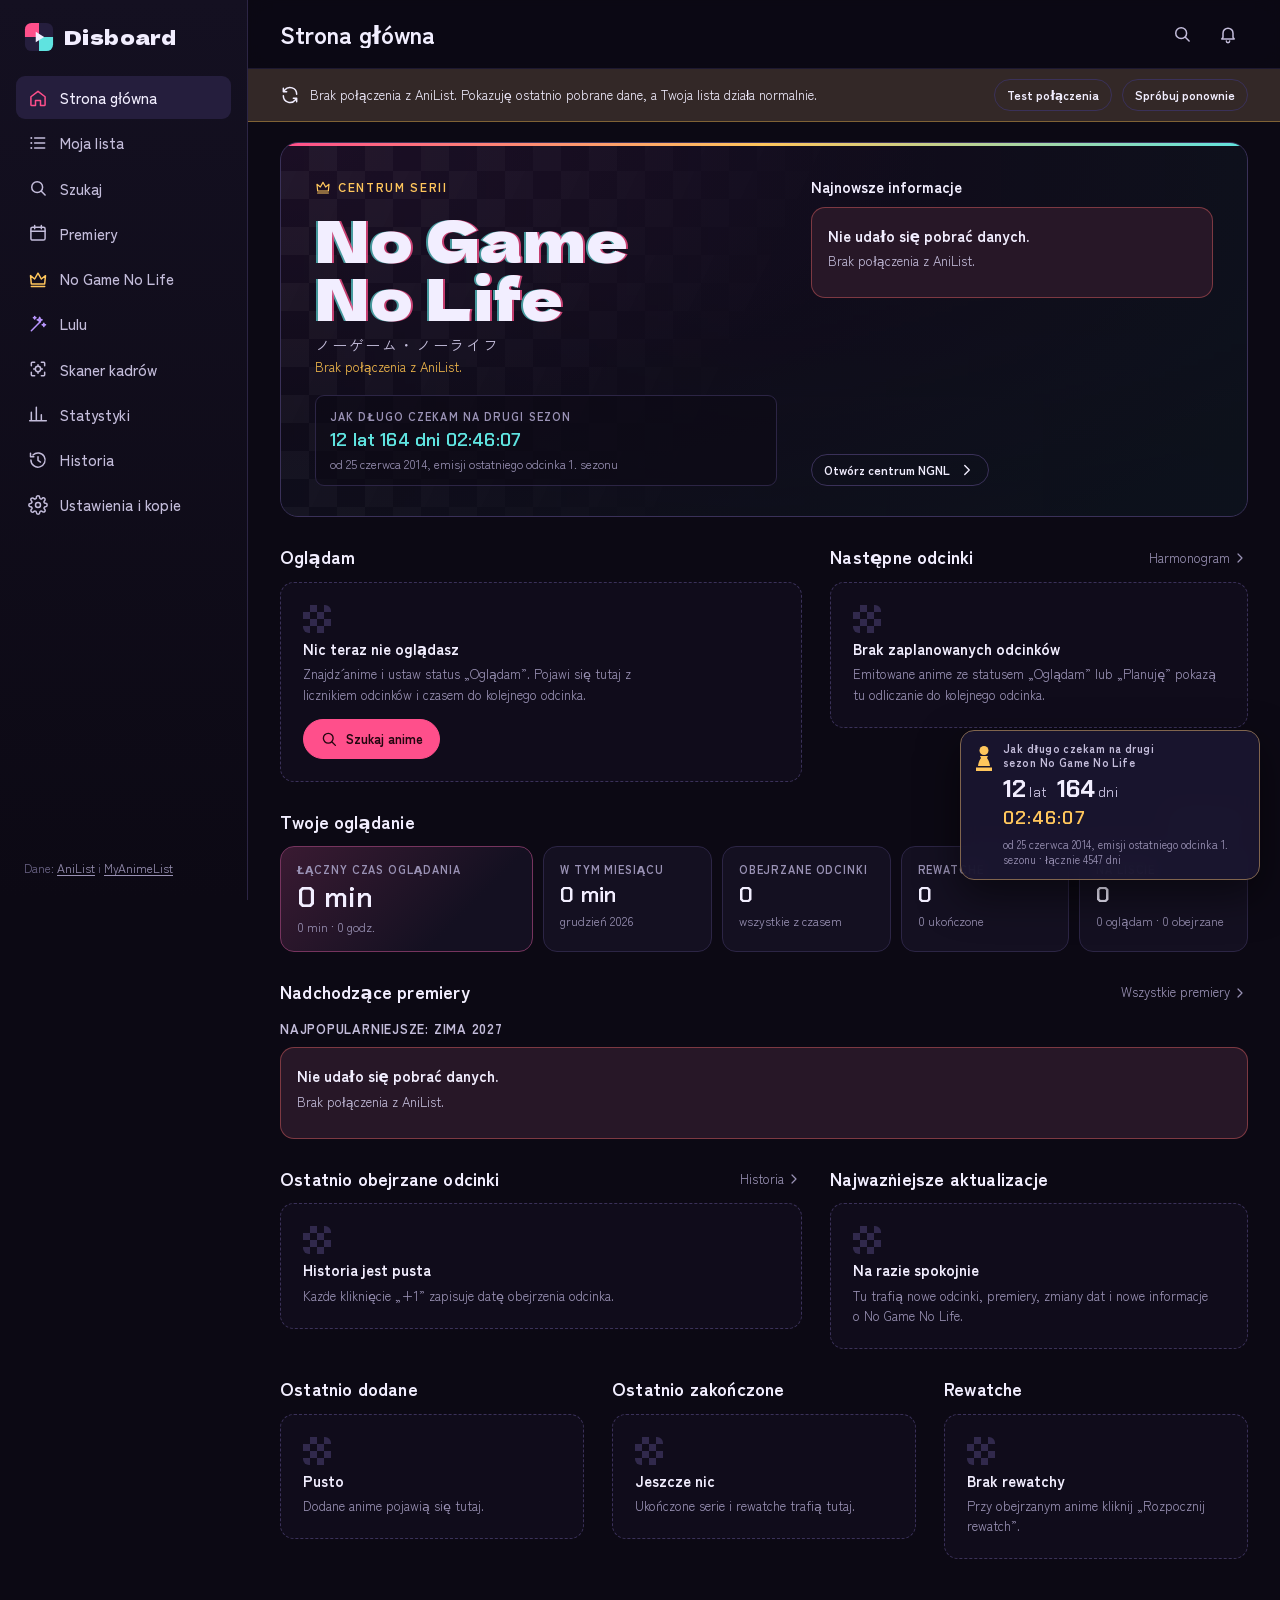
==== commit 86852cd4: "Centrum Lulu: skiny, chromy, ikony, totemy, wszystkie emotki i patche z League of Legends Nowa zakła" ====
--- a/index.html
+++ b/index.html
@@ -37,6 +37,7 @@
       <a href="#/szukaj" data-nav="search"><span class="ni" data-icon="search"></span>Szukaj</a>
       <a href="#/premiery" data-nav="upcoming"><span class="ni" data-icon="calendar"></span>Premiery</a>
       <a href="#/ngnl" data-nav="ngnl" class="nav-ngnl"><span class="ni" data-icon="crown"></span>No Game No Life</a>
+      <a href="#/lulu" data-nav="lulu" class="nav-lulu"><span class="ni" data-icon="wand"></span>Lulu</a>
       <a href="#/skaner" data-nav="scanner"><span class="ni" data-icon="scan"></span>Skaner kadrów</a>
       <a href="#/statystyki" data-nav="stats"><span class="ni" data-icon="chart"></span>Statystyki</a>
       <a href="#/historia" data-nav="history"><span class="ni" data-icon="history"></span>Historia</a>
@@ -90,6 +91,7 @@
 </aside>
 <nav id="more-sheet" class="sheet" aria-label="Więcej" hidden>
   <a href="#/ngnl" data-nav="ngnl" class="nav-ngnl"><span class="ni" data-icon="crown"></span>No Game No Life</a>
+  <a href="#/lulu" data-nav="lulu" class="nav-lulu"><span class="ni" data-icon="wand"></span>Lulu</a>
   <a href="#/skaner" data-nav="scanner"><span class="ni" data-icon="scan"></span>Skaner kadrów</a>
   <a href="#/statystyki" data-nav="stats"><span class="ni" data-icon="chart"></span>Statystyki</a>
   <a href="#/historia" data-nav="history"><span class="ni" data-icon="history"></span>Historia</a>
@@ -119,6 +121,7 @@
 <script src="js/pages/anime.js"></script>
 <script src="js/pages/upcoming.js"></script>
 <script src="js/pages/ngnl.js"></script>
+<script src="js/pages/lulu.js"></script>
 <script src="js/pages/stats.js"></script>
 <script src="js/pages/settings.js"></script>
 <script src="js/pages/lightbox.js"></script>
--- a/css/app.css
+++ b/css/app.css
@@ -1695,3 +1695,84 @@
   .sec-more { position: relative; }
   .sec-more::after { content: ''; position: absolute; inset: -12px -8px; }
 }
+
+/* ---------- centrum Lulu (League of Legends) ---------- */
+:root { --lulu: #b996ff; }
+.nav-lulu .ic { color: var(--lulu); }
+.lu-head { display: flex; flex-wrap: wrap; align-items: center; gap: 6px 12px; margin-bottom: 18px; padding: 12px 14px; border-radius: var(--r); border: 1px solid color-mix(in srgb, var(--lulu) 30%, var(--line)); background: linear-gradient(110deg, color-mix(in srgb, var(--lulu) 14%, var(--surface)), var(--surface) 60%); }
+.lu-badge { display: grid; place-items: center; width: 34px; height: 34px; border-radius: 50%; background: color-mix(in srgb, var(--lulu) 22%, var(--surface-2)); color: var(--lulu); flex: none; }
+.lu-meta { color: var(--text-2); font-size: var(--fs-sm); flex: 1; min-width: 0; }
+.lu-meta b { color: var(--text); }
+.lu-warn { flex-basis: 100%; color: var(--warn); font-size: var(--fs-xs); }
+.lu-flag { display: inline-block; font: 700 .625rem/1 var(--f-data); letter-spacing: .1em; padding: 4px 7px; border-radius: 4px; vertical-align: middle; }
+.lu-flag.pbe { background: var(--lulu); color: #1b0b33; }
+
+/* kafelki w „Nowościach” */
+.lu-tiles { display: grid; gap: 12px; grid-template-columns: repeat(auto-fill, minmax(132px, 1fr)); }
+.lu-tile { display: grid; gap: 4px; align-content: start; text-align: left; padding: 8px; border-radius: var(--r-sm); background: var(--surface); border: 1px solid var(--line); color: var(--text); min-width: 0; font: inherit; }
+button.lu-tile { cursor: pointer; }
+@media (hover: hover) { button.lu-tile:hover { border-color: var(--bad); } }
+.lu-tile-img { display: grid; place-items: center; aspect-ratio: 1; border-radius: var(--r-xs); background: var(--surface-2); overflow: hidden; }
+.lu-tile-img img { width: 100%; height: 100%; object-fit: cover; }
+.k-emote .lu-tile-img img, .k-chroma .lu-tile-img img, .k-ward .lu-tile-img img { object-fit: contain; padding: 6px; }
+.lu-tile-name { font-weight: 700; font-size: var(--fs-sm); line-height: 1.3; overflow-wrap: anywhere; }
+.lu-tile-meta { display: flex; flex-wrap: wrap; align-items: center; gap: 4px 6px; font-size: var(--fs-xs); color: var(--muted); }
+
+/* skiny */
+.lu-skins { display: grid; gap: 14px; grid-template-columns: repeat(auto-fill, minmax(min(100%, 330px), 1fr)); }
+.lu-skin { display: grid; grid-template-columns: 120px minmax(0, 1fr); gap: 12px; padding: 10px; border-radius: var(--r); background: var(--surface); border: 1px solid var(--line); }
+.lu-skin.is-pbe { border-color: color-mix(in srgb, var(--lulu) 60%, transparent); }
+.lu-skin-img { padding: 0; border: 0; border-radius: var(--r-sm); overflow: hidden; aspect-ratio: 1; background: var(--surface-2); cursor: zoom-in; align-self: start; }
+.lu-skin-img img { width: 100%; height: 100%; object-fit: cover; transition: transform .25s var(--ease); }
+@media (hover: hover) { .lu-skin-img:hover img { transform: scale(1.05); } }
+.lu-skin-body { display: grid; gap: 5px; align-content: start; min-width: 0; }
+.lu-skin-body h3 { font: 700 var(--fs-md)/1.3 var(--f-body); display: flex; flex-wrap: wrap; align-items: center; gap: 6px; }
+.lu-skin-meta { font-size: var(--fs-xs); color: var(--lulu); }
+.lu-skin-desc { font-size: var(--fs-xs); color: var(--muted); display: -webkit-box; -webkit-line-clamp: 3; -webkit-box-orient: vertical; overflow: hidden; }
+.lu-chromas { display: flex; flex-wrap: wrap; gap: 6px; margin-top: 4px; }
+.lu-chroma { width: 22px; height: 22px; padding: 0; border-radius: 50%; border: 2px solid var(--line-2); background: linear-gradient(135deg, var(--a) 50%, var(--b) 50%); cursor: zoom-in; }
+.lu-chroma.is-new { border-color: var(--sora); box-shadow: 0 0 0 2px color-mix(in srgb, var(--sora) 35%, transparent); }
+@media (hover: hover) { .lu-chroma:hover { border-color: var(--text); } }
+
+/* emotki */
+.lu-emo-help { margin-bottom: 12px; padding: 10px 14px; border-radius: var(--r-sm); background: var(--surface); border: 1px solid var(--line); font-size: var(--fs-sm); color: var(--text-2); max-width: 90ch; }
+.lu-emo-help b { color: var(--text); }
+.lu-emo-tools { display: flex; flex-wrap: wrap; align-items: center; gap: 10px 14px; margin-bottom: 12px; }
+.lu-emo-q { min-width: min(100%, 240px); }
+.lu-emotes { display: grid; gap: 8px; grid-template-columns: repeat(auto-fill, minmax(104px, 1fr)); }
+.lu-emo { position: relative; display: grid; justify-items: center; align-content: start; gap: 4px; padding: 8px 6px; border-radius: var(--r-sm); background: var(--surface); border: 1px solid var(--line); color: var(--text-2); font: inherit; cursor: pointer; content-visibility: auto; contain-intrinsic-size: auto 140px; transition: opacity .14s, transform .14s, border-color .12s; }
+.lu-emo img { width: 80px; height: 80px; object-fit: contain; }
+.lu-emo-name { font-size: var(--fs-xs); line-height: 1.25; text-align: center; overflow-wrap: anywhere; display: -webkit-box; -webkit-line-clamp: 2; -webkit-box-orient: vertical; overflow: hidden; }
+.lu-emo.is-lulu { border-color: color-mix(in srgb, var(--lulu) 55%, transparent); background: color-mix(in srgb, var(--lulu) 8%, var(--surface)); }
+.lu-emo .badge-new, .lu-emo .lu-flag { position: absolute; top: 5px; right: 5px; }
+@media (hover: hover) { .lu-emo:hover { border-color: var(--bad); color: var(--text); } }
+.lu-emo.gone { opacity: 0; transform: scale(.85); pointer-events: none; }
+.lu-emo-empty { grid-column: 1 / -1; }
+
+/* ikony i totemy */
+.lu-icons { display: grid; gap: 12px; grid-template-columns: repeat(auto-fill, minmax(120px, 1fr)); }
+.lu-icon { display: grid; gap: 6px; margin: 0; align-content: start; }
+.lu-icon img { width: 100%; aspect-ratio: 1; object-fit: cover; border-radius: var(--r-sm); background: var(--surface-2); border: 1px solid var(--line); }
+.lu-icon figcaption { display: grid; gap: 2px; font-size: var(--fs-xs); }
+.lu-icon figcaption span { font-weight: 700; color: var(--text); }
+.lu-icon figcaption small { color: var(--muted); display: flex; gap: 6px; align-items: center; }
+
+/* patche */
+.lu-patch { padding: 12px 14px; border-radius: var(--r); background: var(--surface); border: 1px solid var(--line); margin-bottom: 10px; display: grid; gap: 10px; }
+.lu-patch header { display: flex; flex-wrap: wrap; align-items: baseline; gap: 6px 12px; font-weight: 700; }
+.lu-patch header a { display: inline-flex; align-items: center; gap: 6px; }
+.lu-patch header .ic { width: 14px; height: 14px; }
+.lu-patch time { color: var(--muted); font-size: var(--fs-xs); font-weight: 500; }
+.lu-mention { border-left: 3px solid var(--line-2); padding-left: 12px; }
+.lu-mention.bal { border-left-color: var(--lulu); }
+.lu-mention-h { font-size: var(--fs-xs); color: var(--muted); text-transform: uppercase; letter-spacing: .06em; margin-bottom: 4px; }
+.lu-mention ul { list-style: none; padding: 0; margin: 0; display: grid; gap: 3px; font-size: var(--fs-sm); color: var(--text-2); }
+.lu-mention li.ab { color: var(--text); font-weight: 700; margin-top: 4px; }
+.lu-mention li.pt { padding-left: 14px; position: relative; }
+.lu-mention li.pt::before { content: '•'; position: absolute; left: 2px; color: var(--lulu); }
+.lu-nolulu { margin-top: 8px; }
+@media (max-width: 520px) {
+  .lu-skin { grid-template-columns: 88px minmax(0, 1fr); }
+  .lu-emotes { grid-template-columns: repeat(auto-fill, minmax(88px, 1fr)); }
+  .lu-emo img { width: 64px; height: 64px; }
+}
--- a/css/fx.css
+++ b/css/fx.css
@@ -366,14 +366,19 @@
    ========================================================================== */
 
 /* ---------- rzadkość kart: SR / SSR / UR ---------- */
-.fx-rarity :is(.acard-cover, .ecard-cover)[data-rar]::after {
+.fx-rarity :is(.acard-cover, .ecard-cover, .d-head)[data-rar]::after {
   content: attr(data-rar); position: absolute; right: 6px; bottom: 6px; z-index: 3; pointer-events: none;
   padding: 2px 6px; border-radius: 4px; font: 700 .625rem/1.4 var(--f-data); letter-spacing: .08em;
   color: #1d2430; background: linear-gradient(135deg, #f4f7fb, #9eb0c4 55%, #e6edf5); box-shadow: 0 2px 8px rgba(0, 0, 0, .45);
 }
 .fx-rarity .ecard-cover[data-rar]::after { right: 4px; bottom: 4px; padding: 1px 5px; font-size: .5625rem; }
-.fx-rarity :is(.acard-cover, .ecard-cover)[data-rar="SSR"]::after { color: #2a1700; background: linear-gradient(135deg, #fff1c2, #ffc65c 45%, #d98f1a 75%, #ffe39a); }
-.fx-rarity :is(.acard-cover, .ecard-cover)[data-rar="UR"]::after {
+/* strona anime: okładka i tytuły są wyrównane do dołu, więc dół nagłówka = dół okładki */
+.fx-rarity .d-head[data-rar]::after { --dcw: 112px; left: calc(var(--dcw) - 8px); right: auto; bottom: 8px; transform: translateX(-100%); padding: 3px 8px; font-size: .75rem; animation: fxe-pop-in .45s cubic-bezier(.2, 1.4, .3, 1); }
+@media (min-width: 900px) { .fx-rarity .d-head[data-rar]::after { --dcw: 210px; } }
+.fx-rarity .d-head[data-rar="UR"]::after { animation: fxe-pop-in .45s cubic-bezier(.2, 1.4, .3, 1), fxe-ur 4s linear infinite; }
+.fx-rarity .d-head[data-rar="UR"] .cover.lg { box-shadow: 0 0 0 2px color-mix(in srgb, var(--crown) 85%, transparent), 0 0 30px -6px var(--crown), 0 20px 50px rgba(0, 0, 0, .55); }
+.fx-rarity :is(.acard-cover, .ecard-cover, .d-head)[data-rar="SSR"]::after { color: #2a1700; background: linear-gradient(135deg, #fff1c2, #ffc65c 45%, #d98f1a 75%, #ffe39a); }
+.fx-rarity :is(.acard-cover, .ecard-cover, .d-head)[data-rar="UR"]::after {
   color: #fff; text-shadow: 0 1px 2px rgba(0, 0, 0, .5);
   background: linear-gradient(110deg, #ff4f8b, #ffc65c, #7ee08a, #5fe3e0, #b98cff, #ff4f8b) 0 0 / 300% 100%;
   box-shadow: 0 0 12px -2px rgba(255, 198, 92, .8), 0 2px 8px rgba(0, 0, 0, .45);
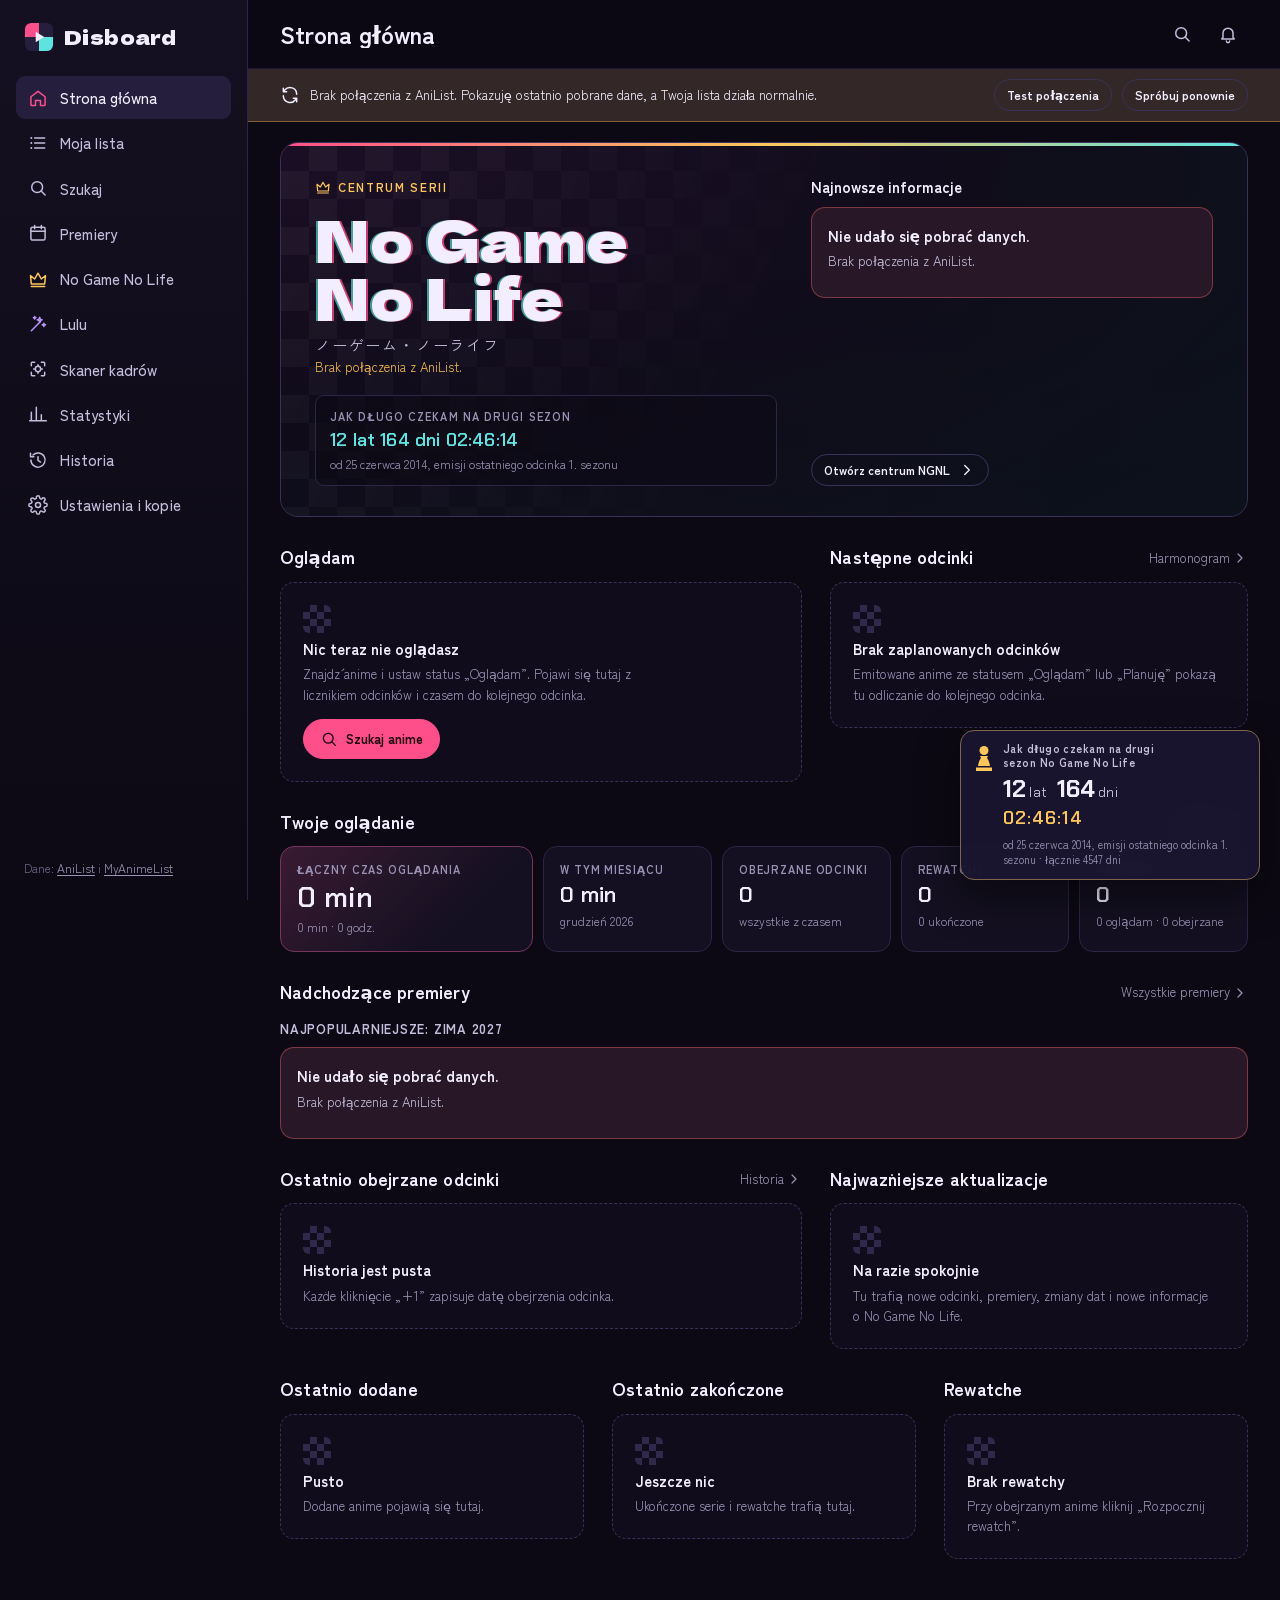
==== commit 26de2e58: "Własne linki: mechanizm linków do anime i do odcinków (js/my-links.js) Co-Authored-By: Claude Opus 5" ====
--- a/index.html
+++ b/index.html
@@ -106,6 +106,7 @@
 <script src="js/api.js"></script>
 <script src="js/library.js"></script>
 <script src="js/extras.js"></script>
+<script src="js/my-links.js"></script>
 <script src="js/episodes.js"></script>
 <script src="js/ngnl.js"></script>
 <script src="js/io.js"></script>
--- a/css/app.css
+++ b/css/app.css
@@ -20,7 +20,8 @@
   --text-2: #c4bddb;
   --muted: #9a92b5;
   --faint: #6c6588;
-  /* akcenty serii: Sora (róż), Shiro (turkus), korona (złoto) */
+  /* akcenty serii: róż i turkus świata Disboardu, złoto korony
+     (nazwy --sora/--shiro są historyczne: to akcent główny i drugi motywu, nie kolory postaci) */
   --sora: #ff4f8b;
   --sora-ink: #22060f;
   --sora-hi: #ff6fa0;   /* jaśniejszy róż (hover przycisków) */
@@ -632,6 +633,26 @@
 .d-titles { display: grid; gap: 6px; min-width: 0; padding-bottom: 4px; }
 .d-chips { display: flex; flex-wrap: wrap; gap: 6px; }
 .d-title { font: 400 clamp(1.4rem, 4.5vw, 2.4rem)/1.12 var(--f-display); overflow-wrap: anywhere; }
+/* kopiowanie tytułu: prawie niewidoczne, pojawia się dopiero przy tytule */
+.d-title-row .d-title { display: inline; }
+.d-copy {
+  display: inline-flex; align-items: center; justify-content: center; vertical-align: .15em;
+  width: 28px; height: 28px; margin-left: 6px; padding: 0; border: 0; border-radius: 8px;
+  background: transparent; color: var(--muted); cursor: pointer; opacity: 0;
+  transition: opacity .2s, color .15s, background .15s;
+}
+.d-copy .ic { width: 16px; height: 16px; }
+@media (hover: hover) {
+  .d-title-row:hover .d-copy {
+    opacity: .85; color: var(--text-2);
+    background: color-mix(in srgb, var(--surface-2) 75%, transparent);
+    box-shadow: 0 0 0 1px var(--line-2, var(--line)), 0 2px 8px rgba(0, 0, 0, .18);
+  }
+  .d-copy:hover { opacity: 1 !important; color: var(--text); background: var(--surface-3); }
+}
+@media (hover: none) { .d-copy { opacity: .3; } }
+.d-copy:focus-visible, .d-copy.is-done { opacity: 1 !important; }
+.d-copy.is-done { color: var(--sora); }
 .d-native { color: var(--text-2); letter-spacing: .06em; }
 .d-sub { color: var(--muted); font-size: var(--fs-sm); }
 .d-next { display: flex; align-items: center; gap: 6px; flex-wrap: wrap; color: var(--shiro); font-size: var(--fs-sm); }
@@ -724,13 +745,18 @@
 .filters { display: grid; gap: 10px; grid-template-columns: repeat(2, minmax(0, 1fr)); margin-bottom: 22px; }
 @media (min-width: 760px) { .filters { grid-template-columns: repeat(5, minmax(0, 1fr)); } }
 .searchbar .s-fbtn { display: none; }
+.searchbar .s-rand { min-height: 52px; padding-inline: 16px; border-radius: var(--r); }
+.s-rand:disabled { opacity: .6; cursor: progress; }
 @media (max-width: 759px) {
   .searchbar .s-fbtn { display: inline-flex; min-height: 52px; border-radius: var(--r); }
   .filters { display: none; }
   .filters.open { display: grid; animation: rise .18s var(--ease); }
 }
-@media (max-width: 400px) { .s-fbtn span { display: none; } }
-
+@media (max-width: 400px) { .s-fbtn span, .s-rand span { display: none; } .searchbar .s-rand { padding-inline: 14px; } }
+/* linijka nad wynikami: wyniki · perełki · „Pokaż je / Ukryj je” */
+.sub-h + .s-sum { margin-top: -4px; }
+.s-mine { background: none; border: 0; padding: 0; font: inherit; color: var(--text-2); cursor: pointer; text-decoration: underline; text-decoration-color: var(--line-2); text-underline-offset: 3px; }
+@media (hover: hover) { .s-mine:hover { color: var(--shiro); text-decoration-color: currentColor; } }
 /* ---------- premiery ---------- */
 .seasons { margin-bottom: 18px; }
 .day { margin-bottom: 20px; }
@@ -1631,6 +1657,9 @@
 .ep-t small { font-size: .6875rem; color: var(--faint); overflow: hidden; text-overflow: ellipsis; white-space: nowrap; }
 .ep-meta { display: flex; align-items: center; gap: 8px; font-size: var(--fs-xs); color: var(--muted); white-space: nowrap; }
 .ep-score { color: var(--crown); }
+.ep-link { display: inline-flex; align-items: center; gap: 4px; padding: 1px 8px; border-radius: 999px; color: var(--text-2); background: var(--surface-2); border: 1px solid var(--line); text-decoration: none; transition: color .15s, border-color .15s; }
+.ep-link .ic { width: 12px; height: 12px; }
+@media (hover: hover) { .ep-link:hover { color: var(--text); border-color: var(--line-2, var(--line)); } }
 .ep-tag { padding: 1px 7px; border-radius: 999px; font-size: .625rem; font-weight: 700; letter-spacing: .06em; text-transform: uppercase; }
 .ep-tag.f { background: color-mix(in srgb, var(--crown) 18%, var(--surface-2)); color: var(--crown); }
 .ep-tag.r { background: color-mix(in srgb, var(--st-paused) 22%, var(--surface-2)); color: var(--st-paused); }
--- a/css/themes.css
+++ b/css/themes.css
@@ -6,7 +6,7 @@
    Kontrast sprawdzony skryptem: tekst ≥ 7:1, tekst przygaszony ≥ 4,5:1, akcenty ≥ 4,5:1.
    ========================================================================== */
 
-/* ---------- Ex Machina: chłodny granat i obwody Schwi ---------- */
+/* ---------- Ex Machina: chłodny granat i obwody maszyn ---------- */
 html[data-theme="exmachina"] {
   --ink: #060a10; --ink-deep: #030509;
   --surface: #0c131d; --surface-2: #111b29; --surface-3: #182538;
@@ -24,7 +24,7 @@
   background-attachment: fixed;
 }
 
-/* ---------- Flügel: śliwka, róż Jibril i złota aureola ---------- */
+/* ---------- Flügel: śliwka, róż i złota aureola ---------- */
 html[data-theme="flugel"] {
   --ink: #100710; --ink-deep: #080308;
   --surface: #1a0d1a; --surface-2: #221224; --surface-3: #2e1831;
@@ -41,7 +41,7 @@
   background-attachment: fixed;
 }
 
-/* ---------- Werebeast: ciepły brąz, bursztyn Izuny i jadeit ---------- */
+/* ---------- Werebeast: ciepły brąz i bursztyn Wschodniej Unii, jadeit ---------- */
 html[data-theme="werebeast"] {
   --ink: #0e0906; --ink-deep: #070402;
   --surface: #18110c; --surface-2: #211710; --surface-3: #2c1f15;
--- a/css/fx.css
+++ b/css/fx.css
@@ -63,6 +63,29 @@
 .fxe-sw-own.on i { background: var(--sw); }
 .fxe-sw-own input { position: absolute; inset: 0; width: 100%; height: 100%; opacity: 0; cursor: pointer; border: 0; padding: 0; }
 .fxe-sw-own:focus-within { outline: 2px solid var(--shiro); outline-offset: 2px; }
+
+/* akcent „Shiro”: mieniący się opal (białe włosy z tęczowymi końcówkami) zamiast jednolitego koloru.
+   --sora to jasna perła (#ece9ff), więc tekst i obramowania wyglądają dobrze; wypełnienia dostają gradient.
+   Paski postępu z kolorem statusu i strona anime w kolorze okładki zostają bez opalu. */
+:root { --opal: linear-gradient(115deg, #ffffff 0%, #a9d8ff 15%, #ffc2ec 32%, #b5ffd9 50%, #ffe7a3 66%, #cbb8ff 83%, #ffffff 100%); }
+.fxe-sw-opal i { background: var(--opal); background-size: 260% 100%; }
+html[data-accent="opal"] :is(.btn:not(.ghost):not(.danger), .icon-btn.accent, .bell-count, .count-new, .badge-new, .l-badge, .trailer-play, .acard-add.qa-open, .tracker .pbar > i),
+html[data-accent="opal"] .tab.on::after,
+html[data-accent="opal"] .ngnl::before {
+  background-image: var(--opal); background-size: 260% 100%;
+}
+@media (hover: hover) {
+  html[data-accent="opal"] :is(.acard-add, .btn-inc):hover { background-image: var(--opal); background-size: 260% 100%; }
+}
+html[data-accent="opal"] #view[data-dyn] :is(.btn, .icon-btn.accent, .count-new, .badge-new, .trailer-play, .acard-add, .btn-inc, .tracker .pbar > i),
+html[data-accent="opal"] #view[data-dyn] .tab.on::after { background-image: none; }
+@media (prefers-reduced-motion: no-preference) {
+  .fxe-sw-opal i,
+  html[data-accent="opal"] :is(.btn:not(.ghost):not(.danger), .icon-btn.accent, .bell-count, .count-new, .badge-new, .l-badge, .trailer-play, .acard-add.qa-open, .tracker .pbar > i),
+  html[data-accent="opal"] .tab.on::after,
+  html[data-accent="opal"] .ngnl::before { animation: fxe-opal 6s linear infinite; }
+}
+@keyframes fxe-opal { from { background-position: 0% 50%; } to { background-position: 260% 50%; } }
 .fxe-die { display: inline-block; font-size: 1.25rem; line-height: 1; }
 .fxe-die.roll { animation: fxe-roll .6s cubic-bezier(.3, 1.4, .4, 1); }
 @keyframes fxe-roll { from { transform: rotate(-540deg) scale(.4); } }
